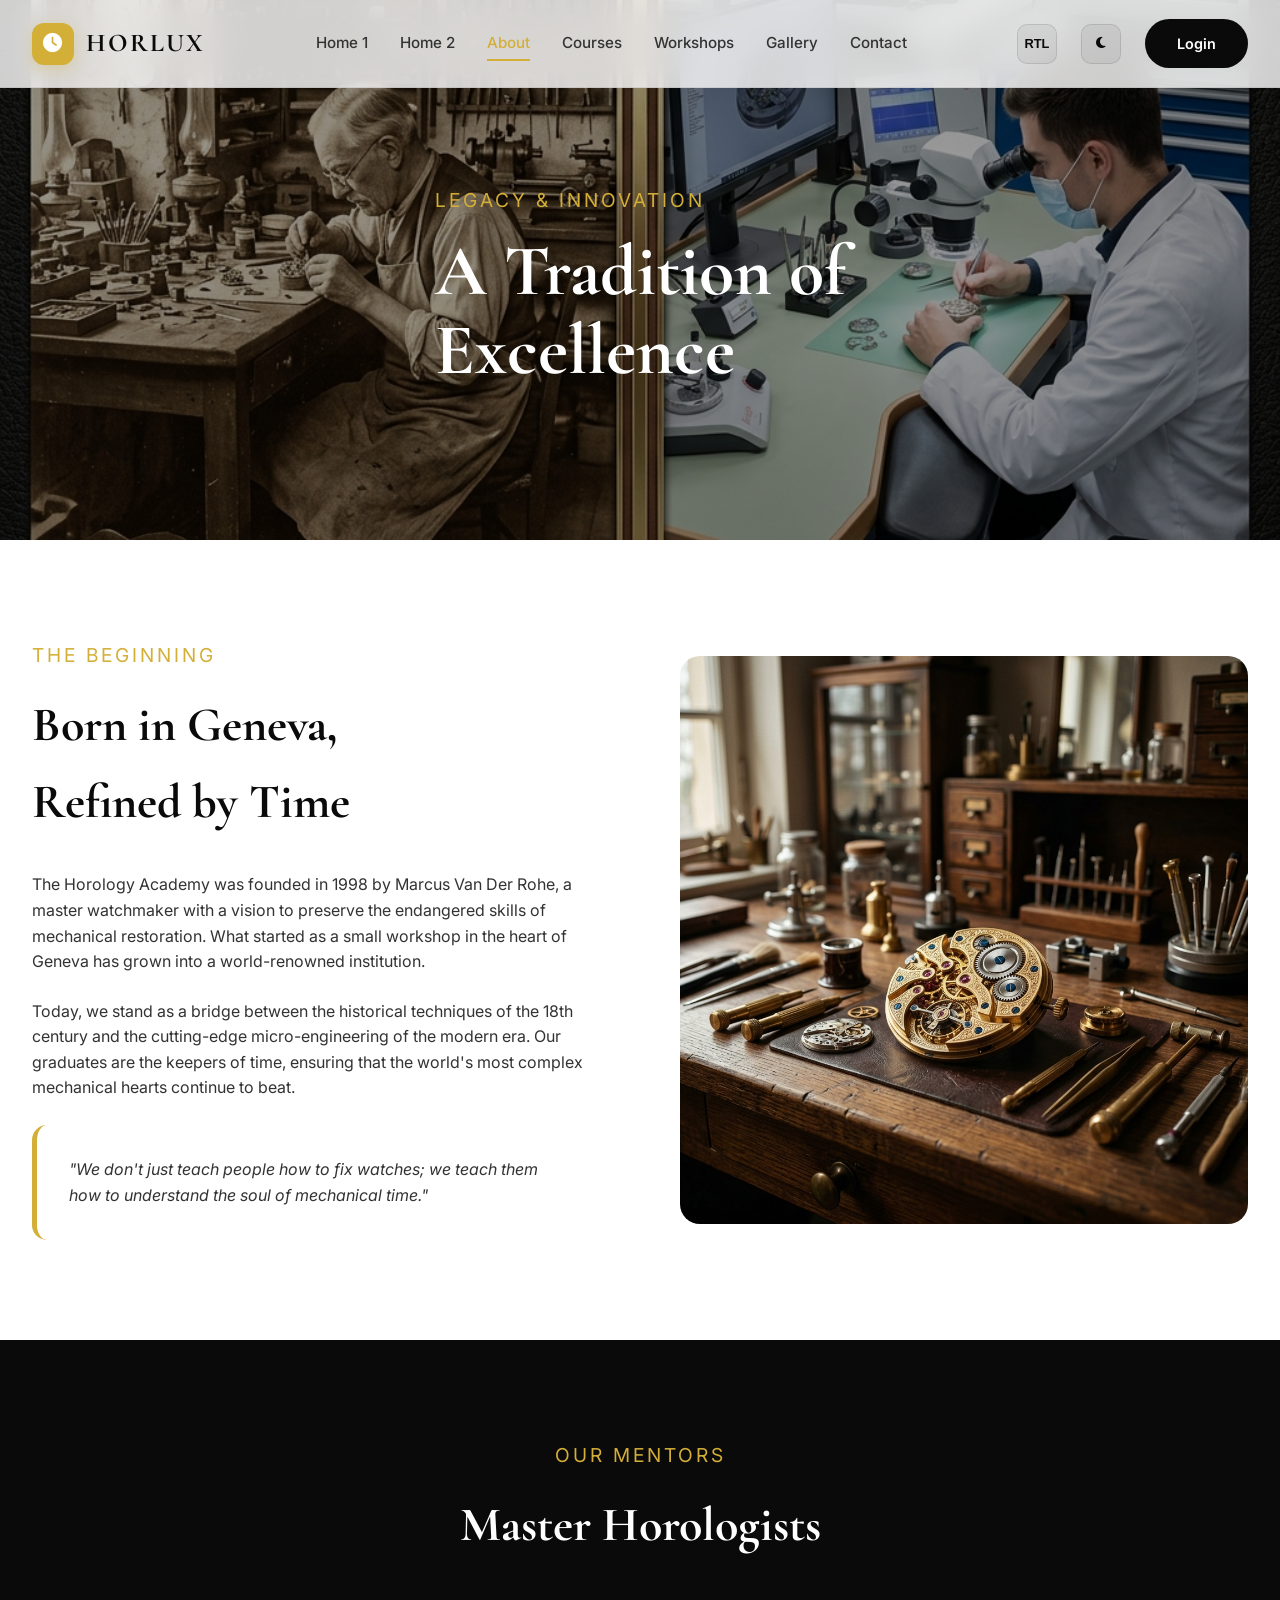
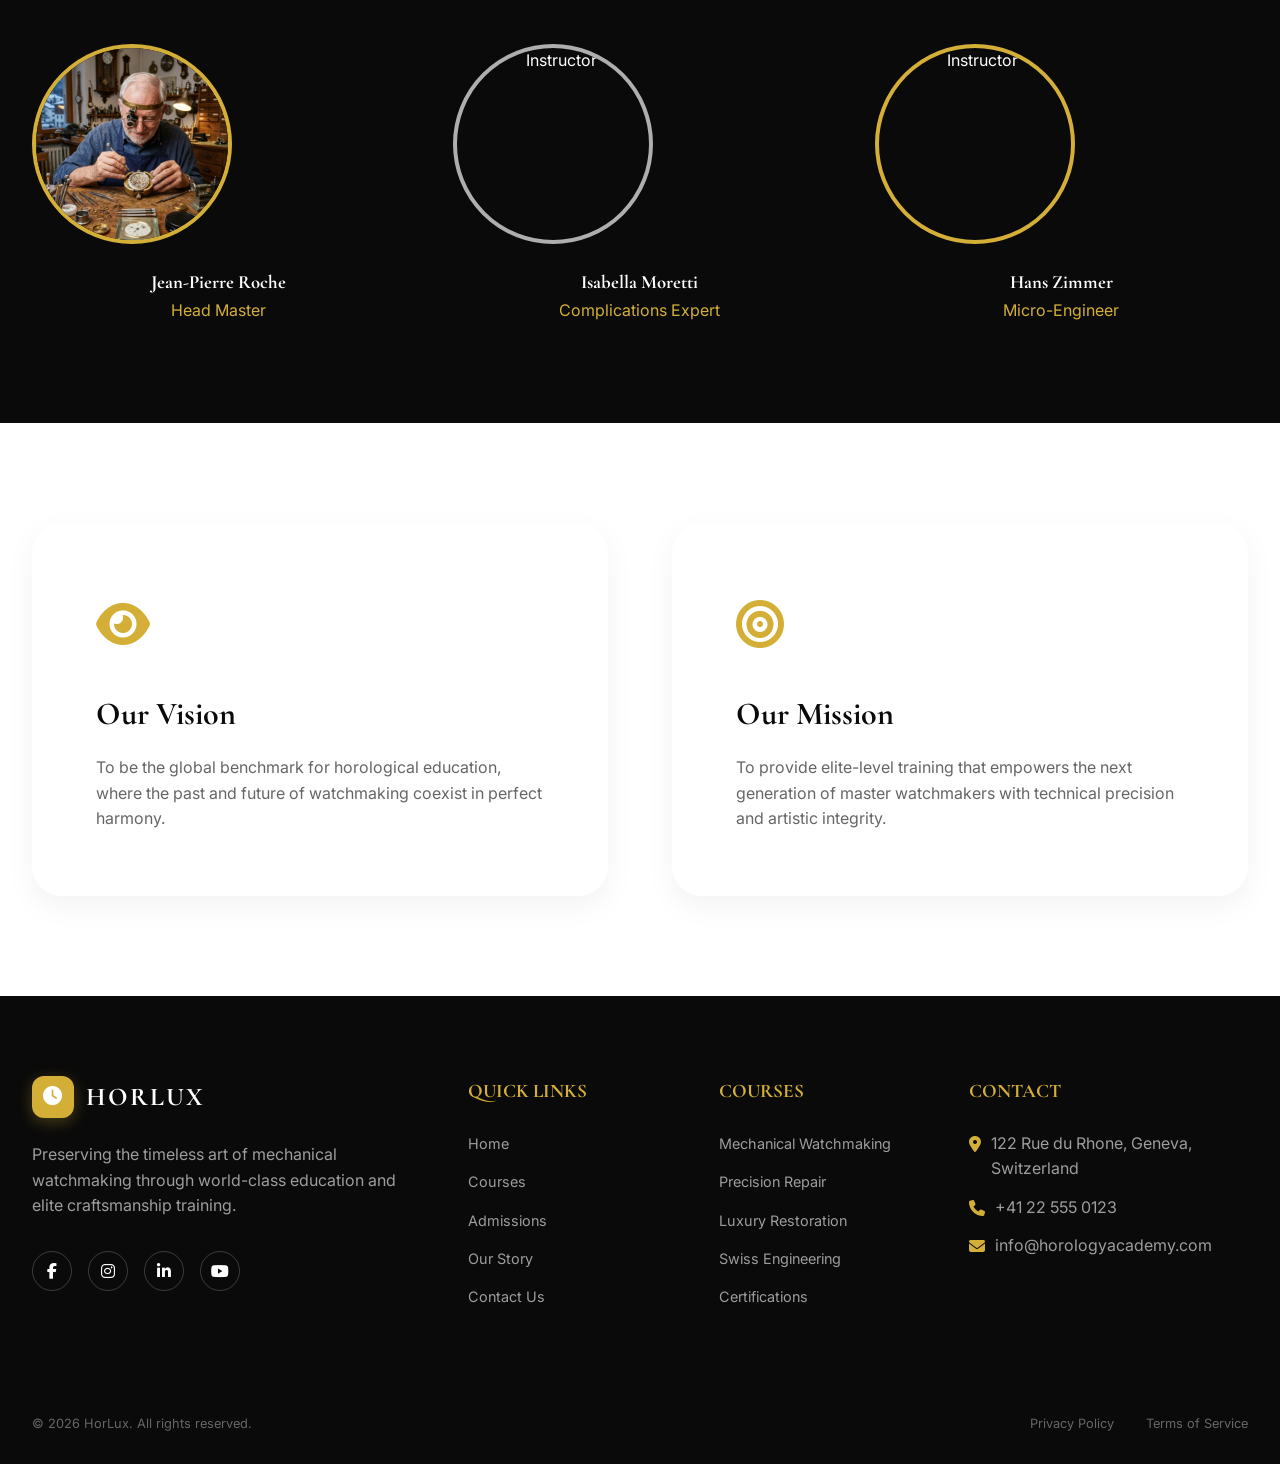
==== pages/about.html @ 44297a9a "favicon" ====
<!DOCTYPE html>
<html lang="en" dir="ltr">

<head>
    <meta charset="UTF-8">
    <meta name="viewport" content="width=device-width, initial-scale=1.0">
    <title>Our Story | HorLux Heritage</title>

    <!-- Favicon -->
    <link rel="icon" type="image/svg+xml" href="../assets/images/favicon.svg">
    <link rel="apple-touch-icon" href="../assets/images/favicon.svg">

    <link
        href="https://fonts.googleapis.com/css2?family=Cormorant+Garamond:wght@400;600;700&family=Inter:wght@300;400;500;600;700&display=swap"
        rel="stylesheet">
    <link rel="stylesheet" href="https://cdnjs.cloudflare.com/ajax/libs/font-awesome/6.4.0/css/all.min.css">
    <link rel="stylesheet" href="../assets/css/style.css">
    <link rel="stylesheet" href="../assets/css/dark-mode.css">
    <link rel="stylesheet" href="../assets/css/rtl.css">
</head>

<body>

    <!-- Header -->
    <header class="header">
        <div class="container nav-container">
            <a href="../index.html" class="logo">
                <div class="logo-icon"><i class="fas fa-clock"></i></div>
                <span>HorLux</span>
            </a>

            <nav class="nav-menu">
                <a href="../index.html" class="nav-link">Home 1</a>
                <a href="home-2.html" class="nav-link">Home 2</a>
                <a href="about.html" class="nav-link active">About</a>
                <a href="courses.html" class="nav-link">Courses</a>
                <a href="workshops.html" class="nav-link">Workshops</a>
                <a href="gallery.html" class="nav-link">Gallery</a>
                <a href="contact.html" class="nav-link">Contact</a>
            </nav>

            <div class="nav-actions">
                <button class="rtl-toggle">RTL</button>
                <button class="theme-toggle"><i class="fas fa-moon"></i></button>
                <a href="login.html" class="login-btn">Login</a>
                <button class="mobile-toggle"><i class="fas fa-bars"></i></button>
            </div>
        </div>
    </header>

    <!-- Hero Section -->
    <section class="hero" style="height: 60vh;">
        <img src="../assets/images/hero-about.png" alt="About Hero" class="hero-bg">
        <div class="container">
            <div class="hero-content fade-in">
                <span class="hero-tagline">Legacy & Innovation</span>
                <h1 class="hero-title">A Tradition of <br>Excellence</h1>
            </div>
        </div>
    </section>

    <!-- Academy Story -->
    <section class="academy-story">
        <div class="container">
            <div style="display: grid; grid-template-columns: 1fr 1fr; gap: 5rem; align-items: center;">
                <div data-reveal class="slide-right">
                    <span class="hero-tagline">The Beginning</span>
                    <h2 style="font-size: 3rem; margin-bottom: 2rem;">Born in Geneva, <br>Refined by Time</h2>
                    <p style="margin-bottom: 1.5rem;">The Horology Academy was founded in 1998 by Marcus Van Der Rohe, a
                        master watchmaker with a vision to preserve the endangered skills of mechanical restoration.
                        What started as a small workshop in the heart of Geneva has grown into a world-renowned
                        institution.</p>
                    <p style="margin-bottom: 1.5rem;">Today, we stand as a bridge between the historical techniques of
                        the 18th century and the cutting-edge micro-engineering of the modern era. Our graduates are the
                        keepers of time, ensuring that the world's most complex mechanical hearts continue to beat.</p>
                    <div
                        style="background: var(--bg-light); padding: 2rem; border-radius: 15px; border-left: 5px solid var(--primary-gold);">
                        <p style="font-style: italic;">"We don't just teach people how to fix watches; we teach them how
                            to understand the soul of mechanical time."</p>
                    </div>
                </div>
                <div data-reveal>
                    <img src="../assets/images/hero-home-1.png" alt="History" style="border-radius: 20px;">
                </div>
            </div>
        </div>
    </section>

    <!-- Meet the Instructors (Reuse/Refine) -->
    <section class="instructors-preview" style="background: var(--primary-black); color: white;">
        <div class="container">
            <div style="text-align: center; margin-bottom: 5rem;">
                <span class="hero-tagline" style="color: var(--primary-gold);">Our Mentors</span>
                <h2 style="color: white; font-size: 3rem;">Master Horologists</h2>
            </div>

            <div style="display: grid; grid-template-columns: repeat(3, 1fr); gap: 3rem;">
                <div data-reveal style="text-align: center;">
                    <img src="../assets/images/instructor.png" alt="Instructor"
                        style="width: 200px; height: 200px; border-radius: 50%; object-fit: cover; margin-bottom: 1.5rem; border: 4px solid var(--primary-gold);">
                    <h3 style="color: white;">Jean-Pierre Roche</h3>
                    <p style="color: var(--primary-gold);">Head Master</p>
                </div>
                <div data-reveal style="text-align: center;">
                    <img src="https://images.pexels.com/photos/6263146/pexels-photo-6263146.jpeg" alt="Instructor"
                        style="width: 200px; height: 200px; border-radius: 50%; object-fit: cover; margin-bottom: 1.5rem; border: 4px solid var(--primary-gold); filter: grayscale(1);">
                    <h3 style="color: white;">Isabella Moretti</h3>
                    <p style="color: var(--primary-gold);">Complications Expert</p>
                </div>
                <div data-reveal style="text-align: center;">
                    <img src="https://images.pexels.com/photos/29268643/pexels-photo-29268643.jpeg" alt="Instructor"
                        style="width: 200px; height: 200px; border-radius: 50%; object-fit: cover; margin-bottom: 1.5rem; border: 4px solid var(--primary-gold);">
                    <h3 style="color: white;">Hans Zimmer</h3>
                    <p style="color: var(--primary-gold);">Micro-Engineer</p>
                </div>
            </div>
        </div>
    </section>

    <!-- Mission & Vision -->
    <section class="mission-vision">
        <div class="container">
            <div style="display: grid; grid-template-columns: 1fr 1fr; gap: 4rem;">
                <div data-reveal
                    style="background: white; padding: 4rem; border-radius: 30px; box-shadow: var(--card-shadow);">
                    <div style="font-size: 3rem; color: var(--primary-gold); margin-bottom: 1.5rem;"><i
                            class="fas fa-eye"></i></div>
                    <h3 style="font-size: 2rem; margin-bottom: 1rem;">Our Vision</h3>
                    <p style="color: var(--text-muted);">To be the global benchmark for horological education, where the
                        past and future of watchmaking coexist in perfect harmony.</p>
                </div>
                <div data-reveal
                    style="background: white; padding: 4rem; border-radius: 30px; box-shadow: var(--card-shadow);">
                    <div style="font-size: 3rem; color: var(--primary-gold); margin-bottom: 1.5rem;"><i
                            class="fas fa-bullseye"></i></div>
                    <h3 style="font-size: 2rem; margin-bottom: 1rem;">Our Mission</h3>
                    <p style="color: var(--text-muted);">To provide elite-level training that empowers the next
                        generation of master watchmakers with technical precision and artistic integrity.</p>
                </div>
            </div>
        </div>
    </section>

    <!-- Footer -->
    <footer class="footer">
        <div class="container">
            <div class="footer-grid">
                <div>
                    <div class="logo footer-logo" style="color: white;">
                        <div class="logo-icon"><i class="fas fa-clock"></i></div>
                        <span>HorLux</span>
                    </div>
                    <p class="footer-desc">Preserving the timeless art of mechanical watchmaking through world-class
                        education and elite craftsmanship training.</p>
                    <div class="footer-socials">
                        <a href="#" class="social-icon"><i class="fab fa-facebook-f"></i></a>
                        <a href="#" class="social-icon"><i class="fab fa-instagram"></i></a>
                        <a href="#" class="social-icon"><i class="fab fa-linkedin-in"></i></a>
                        <a href="#" class="social-icon"><i class="fab fa-youtube"></i></a>
                    </div>
                </div>

                <div>
                    <h4 class="footer-title">Quick Links</h4>
                    <ul class="footer-links">
                        <li><a href="../index.html">Home</a></li>
                        <li><a href="courses.html">Courses</a></li>
                        <li><a href="admissions.html">Admissions</a></li>
                        <li><a href="about.html">Our Story</a></li>
                        <li><a href="contact.html">Contact Us</a></li>
                    </ul>
                </div>

                <div>
                    <h4 class="footer-title">Courses</h4>
                    <ul class="footer-links">
                        <li><a href="#">Mechanical Watchmaking</a></li>
                        <li><a href="#">Precision Repair</a></li>
                        <li><a href="#">Luxury Restoration</a></li>
                        <li><a href="#">Swiss Engineering</a></li>
                        <li><a href="#">Certifications</a></li>
                    </ul>
                </div>

                <div>
                    <h4 class="footer-title">Contact</h4>
                    <ul class="footer-links" style="color: rgba(255,255,255,0.6);">
                        <li style="display: flex; gap: 10px; align-items: flex-start;"><i class="fas fa-map-marker-alt"
                                style="color: var(--primary-gold); margin-top: 5px;"></i> 122 Rue du Rhone, Geneva,
                            <br>Switzerland
                        </li>
                        <li style="display: flex; gap: 10px; align-items: center;"><i class="fas fa-phone"
                                style="color: var(--primary-gold);"></i> +41 22 555 0123</li>
                        <li style="display: flex; gap: 10px; align-items: center;"><i class="fas fa-envelope"
                                style="color: var(--primary-gold);"></i> info@horologyacademy.com</li>
                    </ul>
                </div>
            </div>

            <div class="footer-bottom">
                <p>&copy; 2026 HorLux. All rights reserved.</p>
                <div style="display: flex; gap: 2rem;">
                    <a href="#">Privacy Policy</a>
                    <a href="#">Terms of Service</a>
                </div>
            </div>
        </div>
    </footer>

    <script src="../assets/js/main.js"></script>
</body>

</html>
---- assets/css/style.css ----
/* 
  Watchmaking School & HorLux
  Main Stylesheet
*/

:root {
    --primary-gold: #D4AF37;
    --primary-black: #0A0A0A;
    --primary-silver: #C0C0C0;
    --primary-white: #FFFFFF;
    --deep-navy: #0F172A;
    
    /* Theme Variables - Light Mode (Default) */
    --bg-body: #FFFFFF;
    --bg-section: #F8F9FA;
    --bg-card: #FFFFFF;
    --bg-header: rgba(255, 255, 255, 0.8);
    --bg-footer: #0A0A0A; /* We'll keep footer dark for premium look, or switch if user insists. Let's make it slightly adaptive. */
    --text-main: #333333;
    --text-heading: #0A0A0A;
    --text-muted: #666666;
    --border-color: rgba(0, 0, 0, 0.08);
    --card-shadow: 0 10px 30px rgba(0, 0, 0, 0.05);
    
    --transition-smooth: all 0.4s cubic-bezier(0.4, 0, 0.2, 1);
}

* {
    margin: 0;
    padding: 0;
    box-sizing: border-box;
}

html {
    scroll-behavior: smooth;
    overflow-x: hidden;
}

body {
    font-family: 'Inter', sans-serif;
    color: var(--text-main);
    background-color: var(--bg-body);
    line-height: 1.6;
    overflow-x: hidden;
    transition: background-color 0.4s ease, color 0.4s ease;
}

h1, h2, h3, h4, h5, h6 {
    font-family: 'Cormorant Garamond', serif;
    font-weight: 700;
    color: var(--text-heading);
    transition: color 0.4s ease;
}

a {
    text-decoration: none;
    color: inherit;
    transition: var(--transition-smooth);
}

ul {
    list-style: none;
}

img {
    max-width: 100%;
    display: block;
}

/* --- Layout Components --- */

.container {
    max-width: 1280px;
    margin: 0 auto;
    padding: 0 2rem;
}

section {
    padding: 100px 0;
}

.split-grid {
    display: grid;
    grid-template-columns: 1fr 1fr;
    gap: 5rem;
    align-items: center;
}

.grid-3 {
    display: grid;
    grid-template-columns: repeat(3, 1fr);
    gap: 2rem;
}

.split-col-img {
    order: 0;
}

.split-col-content {
    order: 1;
}

/* --- Navigation --- */

.header {
    position: fixed;
    top: 0;
    left: 0;
    width: 100%;
    z-index: 1000;
    transition: var(--transition-smooth);
    padding: 1.2rem 0;
    background: var(--bg-header);
    backdrop-filter: blur(15px);
    -webkit-backdrop-filter: blur(15px);
    border-bottom: 1px solid var(--border-color);
    box-shadow: 0 4px 30px rgba(0, 0, 0, 0.05);
}

.header.scrolled {
    padding: 0.8rem 0;
    background: var(--bg-header);
    box-shadow: 0 10px 30px rgba(0, 0, 0, 0.1);
}

.nav-container {
    display: flex;
    justify-content: space-between;
    align-items: center;
}

.logo {
    display: flex;
    align-items: center;
    gap: 12px;
    font-family: 'Cormorant Garamond', serif;
    font-size: 1.6rem;
    font-weight: 700;
    color: var(--text-heading);
    text-decoration: none;
    text-transform: uppercase;
    letter-spacing: 2px;
    transition: var(--transition-smooth);
}

.logo-icon {
    width: 42px;
    height: 42px;
    background: var(--primary-gold);
    border-radius: 12px; /* Modern squircle */
    display: flex;
    align-items: center;
    justify-content: center;
    color: white;
    font-size: 1.2rem;
    box-shadow: 0 4px 15px rgba(212, 175, 55, 0.3);
}

.nav-menu {
    display: flex;
    gap: 2rem;
    align-items: center;
}

.nav-link {
    text-decoration: none;
    color: var(--text-main);
    font-weight: 500;
    font-size: 0.95rem;
    transition: var(--transition-smooth);
    position: relative;
    padding: 5px 0;
}

.header.scrolled .nav-link {
    color: var(--text-heading);
}

body.dark-mode .header.scrolled .nav-link,
body.dark-mode .nav-link {
    color: var(--text-heading);
}

.nav-link:hover, .nav-link.active {
    color: var(--primary-gold) !important;
}

.nav-link::after {
    content: '';
    position: absolute;
    bottom: 0;
    left: 0;
    width: 0;
    height: 2px;
    background: var(--primary-gold);
    transition: var(--transition-smooth);
}

.nav-link:hover::after, .nav-link.active::after {
    width: 100%;
}

.nav-actions {
    display: flex;
    align-items: center;
    gap: 1.5rem;
}

.theme-toggle, .rtl-toggle {
    background: rgba(0, 0, 0, 0.05);
    border: 1px solid rgba(0, 0, 0, 0.1);
    width: 40px;
    height: 40px;
    border-radius: 10px;
    cursor: pointer;
    display: flex;
    align-items: center;
    justify-content: center;
    transition: var(--transition-smooth);
    color: var(--text-heading);
    font-weight: 600;
    font-size: 0.8rem;
}

.header.scrolled .theme-toggle,
.header.scrolled .rtl-toggle {
    color: var(--text-heading);
    border-color: var(--border-color);
}

body.dark-mode .theme-toggle, 
body.dark-mode .rtl-toggle {
    background: rgba(255, 255, 255, 0.05);
    border: 1px solid rgba(255, 255, 255, 0.1);
    color: var(--primary-white);
}

.theme-toggle:hover, .rtl-toggle:hover {
    background: var(--primary-gold);
    color: white;
    border-color: var(--primary-gold);
}

.login-btn {
    padding: 0.8rem 2rem;
    background: var(--text-heading);
    color: var(--bg-body);
    border-radius: 50px;
    font-weight: 600;
    font-size: 0.9rem;
    position: relative;
    overflow: hidden;
    z-index: 1;
}

.login-btn::before {
    content: '';
    position: absolute;
    top: 0;
    left: -100%;
    width: 100%;
    height: 100%;
    background: var(--primary-gold);
    transition: var(--transition-smooth);
    z-index: -1;
}

.login-btn:hover::before {
    left: 0;
}

/* --- Hero Section --- */

.hero {
    min-height: 100vh;
    display: flex;
    align-items: center;
    position: relative;
    overflow: hidden;
    padding: 120px 0 60px; /* Better spacing for header and mobile */
}

/* For pages with shorter heroes */
section.hero[style*="height: 60vh"] {
    min-height: 60vh;
    height: auto !important;
}

.hero-bg {
    position: absolute;
    top: 0;
    left: 0;
    width: 100%;
    height: 100%;
    object-fit: cover;
    z-index: -1;
    filter: brightness(0.6);
}

.hero-content {
    max-width: 800px;
}

.hero-tagline {
    font-size: 1.2rem;
    color: var(--primary-gold);
    margin-bottom: 1rem;
    display: block;
    text-transform: uppercase;
    letter-spacing: 3px;
}

.hero-title {
    font-size: 4.5rem;
    line-height: 1.1;
    margin-bottom: 1.5rem;
    color: white; /* Force white on darkened background */
    overflow-wrap: break-word;
    word-wrap: break-word;
}

.hero-subtitle {
    font-size: 1.2rem;
    margin-bottom: 2.5rem;
    color: rgba(255, 255, 255, 0.9); /* More opaque white */
}

.hero-btns {
    display: flex;
    gap: 1.5rem;
}

.btn {
    padding: 1.2rem 2.5rem;
    border-radius: 50px;
    font-weight: 600;
    text-transform: uppercase;
    letter-spacing: 1px;
    transition: var(--transition-smooth);
    display: inline-block;
    cursor: pointer;
}

.btn-primary {
    background: var(--primary-gold);
    color: white;
}

.btn-primary:hover {
    background: var(--text-heading);
    color: var(--bg-body);
    transform: translateY(-5px);
    box-shadow: 0 10px 20px rgba(0,0,0,0.1);
}

.btn-outline {
    border: 2px solid var(--text-heading);
    color: var(--text-heading);
}

.btn-outline:hover {
    background: var(--text-heading);
    color: var(--bg-body);
    transform: translateY(-5px);
}

/* --- Form Elements --- */
input, textarea, select {
    background: var(--bg-card);
    border: 1px solid var(--border-color);
    color: var(--text-main);
    padding: 1rem;
    border-radius: 10px;
    font-family: inherit;
    transition: var(--transition-smooth);
}

input:focus, textarea:focus {
    outline: none;
    border-color: var(--primary-gold);
}

label {
    color: var(--text-heading);
    font-weight: 600;
}

/* --- Counters --- */
.hero-counters {
    display: flex;
    gap: 4rem;
    margin-top: 4rem;
}

.counter-item {
    text-align: left;
}

.counter-num {
    display: block;
    font-size: 2.5rem;
    font-weight: 700;
    color: var(--primary-gold);
    font-family: 'Cormorant Garamond', serif;
}

.counter-label {
    font-size: 0.9rem;
    text-transform: uppercase;
    letter-spacing: 1px;
    color: rgba(255, 255, 255, 0.7);
}

/* --- Course Cards --- */
.course-card {
    background: var(--bg-card);
    border-radius: 20px;
    overflow: hidden;
    box-shadow: var(--card-shadow);
    transition: var(--transition-smooth);
    border: 1px solid var(--border-color);
}

.course-card:hover {
    transform: translateY(-10px);
    box-shadow: 0 20px 40px rgba(0, 0, 0, 0.1);
}

.course-card img {
    width: 100%;
    height: 100%;
    object-fit: cover;
    transition: 0.6s cubic-bezier(0.4, 0, 0.2, 1);
}

.course-card:hover img {
    transform: scale(1.1);
}

.course-info {
    padding: 2.5rem;
}

.course-title {
    font-size: 1.6rem;
    margin-bottom: 1rem;
    font-family: 'Cormorant Garamond', serif;
}

.course-desc {
    color: var(--text-muted);
    font-size: 0.95rem;
    line-height: 1.6;
    margin-bottom: 2rem;
}

.course-meta {
    display: flex;
    justify-content: space-between;
    align-items: center;
    border-top: 1px solid var(--border-color);
    padding-top: 1.5rem;
}

.course-duration {
    font-weight: 700;
    color: var(--primary-gold);
    font-size: 0.9rem;
}

.learn-more {
    color: var(--primary-black);
    font-weight: 600;
    text-decoration: none;
    font-size: 0.9rem;
    display: flex;
    align-items: center;
    gap: 8px;
    opacity: 0;
    transform: translateX(-15px);
    transition: 0.4s cubic-bezier(0.4, 0, 0.2, 1);
}

.course-card:hover .learn-more {
    opacity: 1;
    transform: translateX(0);
}

.learn-more i {
    transition: var(--transition-smooth);
}

.learn-more:hover i {
    transform: translateX(5px);
}

/* --- Footer --- */

.footer {
    background: var(--bg-footer);
    padding: 80px 0 30px;
    color: var(--primary-white);
    transition: background-color 0.4s ease;
}

.footer-grid {
    display: grid;
    grid-template-columns: 2fr 1fr 1fr 1.5fr;
    gap: 4rem;
    margin-bottom: 60px;
}

.footer-logo {
    margin-bottom: 1.5rem;
}

.footer-desc {
    color: rgba(255,255,255,0.6);
    margin-bottom: 2rem;
}

.footer-title {
    color: var(--primary-gold);
    font-size: 1.2rem;
    margin-bottom: 1.5rem;
    font-family: 'Cormorant Garamond', serif;
    text-transform: uppercase;
}

.footer-links li {
    margin-bottom: 0.8rem;
}

.footer-links a {
    color: rgba(255,255,255,0.6);
    font-size: 0.9rem;
}

.footer-links a:hover {
    color: var(--primary-gold);
    padding-left: 5px;
}

.footer-socials {
    display: flex;
    gap: 1rem;
}

.social-icon {
    width: 40px;
    height: 40px;
    border: 1px solid rgba(255,255,255,0.2);
    border-radius: 50%;
    display: flex;
    align-items: center;
    justify-content: center;
    transition: var(--transition-smooth);
}

.social-icon:hover {
    background: var(--primary-gold);
    border-color: var(--primary-gold);
}

.footer-bottom {
    padding-top: 30px;
    border-top: 1px solid var(--border-color);
    display: flex;
    justify-content: space-between;
    align-items: center;
    color: var(--text-muted);
    font-size: 0.8rem;
}

/* --- Animations --- */

[data-reveal] {
    opacity: 0;
    transform: translateY(30px);
    transition: 0.8s cubic-bezier(0.4, 0, 0.2, 1);
}

[data-reveal].active {
    opacity: 1;
    transform: translateY(0);
}

.fade-in {
    animation: fadeIn 1.2s ease forwards;
}

@keyframes fadeIn {
    from { opacity: 0; }
    to { opacity: 1; }
}

.slide-right {
    animation: slideRight 1s ease forwards;
}

@keyframes slideRight {
    from { opacity: 0; transform: translateX(-50px); }
    to { opacity: 1; transform: translateX(0); }
}

/* --- Responsive --- */

.mobile-toggle {
    display: none;
    background: none;
    border: none;
    font-size: 1.5rem;
    color: var(--primary-black);
    cursor: pointer;
    z-index: 1001;
}

body.dark-mode .mobile-toggle {
    color: var(--primary-white);
}

@media (max-width: 1024px) {
    .hero-title { font-size: 3.5rem; }
    .footer-grid { grid-template-columns: 1fr 1fr; }
    .nav-menu { display: none; }
    .mobile-toggle { display: block; }
    
    .nav-menu.active {
        display: flex;
        flex-direction: column;
        position: fixed;
        top: 0;
        right: 0;
        width: 100%;
        height: 100vh;
        background: white;
        padding: 100px 2rem;
        gap: 2rem;
        z-index: 999;
        text-align: center;
    }
    
    body.dark-mode .nav-menu.active {
        background: var(--primary-black);
    }
    
    .nav-menu.active .nav-link {
        font-size: 1.5rem;
    }
}

@media (max-width: 1024px) {
    .container {
        padding: 0 2rem;
    }

    .hero { padding-top: 120px; min-height: auto; padding-bottom: 80px; }
    .hero-title { font-size: 3.5rem; }
    .hero-btns { gap: 1rem; }
    
    /* Universal Responsive Grid Fix for Tablets & Mobile */
    .split-grid,
    .container > div[style*="display: grid"],
    [style*="grid-template-columns: repeat(3, 1fr)"],
    [style*="grid-template-columns: repeat(4, 1fr)"],
    [style*="grid-template-columns: repeat(2, 1fr)"],
    [style*="grid-template-columns: 1fr 1fr"],
    [style*="grid-template-columns: 2fr 1fr"],
    [style*="grid-template-columns: 1fr 2fr"],
    .newsletter-flex,
    .footer-grid {
        display: flex !important;
        flex-direction: column !important;
        gap: 4rem !important;
        text-align: center !important;
    }

    /* Stacking Logic: Always put image/visual elements first */
    .split-col-img,
    [style*="background: url"],
    .split-grid > div:has(img),
    [style*="display: grid"] > div:has(img) {
        order: -1 !important;
        width: 100% !important;
    }

    .split-col-img img,
    .container img[style*="border-radius"],
    .container div[style*="background: url"] {
        width: 100% !important;
        max-width: 800px;
        height: auto !important;
        min-height: 350px;
        margin: 0 auto;
        display: block;
        border-radius: 20px;
    }

    .split-col-content,
    .split-grid > div:not(.split-col-img) {
        order: 1 !important;
        max-width: 850px;
        margin: 0 auto;
    }

    /* Timeline Responsiveness for Tablet/Mobile */
    .timeline::after {
        left: 31px !important;
    }
    .timeline-item {
        width: 100% !important;
        padding-left: 70px !important;
        padding-right: 25px !important;
        text-align: left !important;
    }
    .timeline-item::after {
        left: 21px !important;
        right: auto !important;
    }
    .left, .right {
        left: 0 !important;
    }

    /* Gallery Grid Stacking */
    .gallery-grid {
        display: flex !important;
        flex-direction: column !important;
        gap: 2rem !important;
    }
    .gallery-item {
        width: 100% !important;
        height: 400px !important;
    }
}

@media (max-width: 768px) {
    .hero-title { font-size: 2.8rem; }
    .hero-subtitle { font-size: 1.1rem; }
    .footer-links li { justify-content: center; }
    .hero-counters { justify-content: center; }
}

@media (max-width: 640px) {
    .hero-title { font-size: 2.2rem; }
    .hero-btns { flex-direction: column; width: 100%; }
    .hero-btns .btn { width: 100%; text-align: center; }
    .nav-actions { gap: 1rem; }
    .login-btn { display: none; }
    
    .split-col-img img,
    .container img[style*="border-radius"] {
        max-width: 100%;
        min-height: auto;
    }
    
    .timeline-item {
        padding-left: 60px !important;
    }
}

@media (max-width: 480px) {
    .hero-title { font-size: 1.8rem; }
    .container { padding: 0 1.5rem; }
}
.video-play-btn:hover {
    background: var(--primary-gold) !important;
    border-color: var(--primary-gold) !important;
    transform: scale(1.1);
}

/* --- Back to Top --- */
.back-to-top {
    position: fixed;
    bottom: 30px;
    right: 30px;
    width: 50px;
    height: 50px;
    background: var(--bg-card);
    border: 1px solid var(--primary-gold);
    color: var(--primary-gold);
    border-radius: 12px;
    display: flex;
    align-items: center;
    justify-content: center;
    font-size: 1.2rem;
    cursor: pointer;
    transition: var(--transition-smooth);
    z-index: 1000;
    opacity: 0;
    visibility: hidden;
    box-shadow: var(--card-shadow);
}

.back-to-top.active {
    opacity: 1;
    visibility: visible;
}

.back-to-top:hover {
    background: var(--primary-gold);
    color: white;
    transform: translateY(-5px);
}

body.dark-mode .back-to-top {
    background: var(--deep-navy);
}

@media (max-width: 768px) {
    .back-to-top {
        bottom: 20px;
        right: 20px;
        width: 40px;
        height: 40px;
    }
}
---- assets/css/dark-mode.css ----
/* 
  Dark Mode Styles
  HorLux Luxury Horology Academy
*/

body.dark-mode {
    --bg-body: #050505;
    --bg-section: #0F172A;
    --bg-card: #1E293B;
    --bg-header: rgba(10, 10, 10, 0.85);
    --bg-footer: #000000;
    --text-main: #CBD5E1;
    --text-heading: #FFFFFF;
    --text-muted: #94A3B8;
    --border-color: rgba(255, 255, 255, 0.1);
    --card-shadow: 0 10px 40px rgba(0, 0, 0, 0.4);
}

/* Base element overrides for Dark Mode */

body.dark-mode {
    background-color: var(--bg-body);
    color: var(--text-main);
}

body.dark-mode h1, 
body.dark-mode h2, 
body.dark-mode h3, 
body.dark-mode h4, 
body.dark-mode h5, 
body.dark-mode h6 {
    color: var(--text-heading);
}

/* Header Adjustments */
body.dark-mode .header {
    background: var(--bg-header);
    border-bottom-color: var(--border-color);
}

body.dark-mode .nav-link,
body.dark-mode .logo,
body.dark-mode .theme-toggle,
body.dark-mode .rtl-toggle {
    color: var(--text-heading) !important;
}

body.dark-mode .header.scrolled {
    background: rgba(0, 0, 0, 0.95);
    border-bottom: 1px solid rgba(255, 255, 255, 0.05);
}

/* Component Adjustments */
body.dark-mode .course-card,
body.dark-mode .card,
body.dark-mode .testimonial-card,
body.dark-mode [style*="background: white"],
body.dark-mode [style*="background: #ffffff"] {
    background-color: var(--bg-card) !important;
    border-color: var(--border-color) !important;
}

body.dark-mode .course-info,
body.dark-mode .course-meta {
    border-color: var(--border-color);
}

body.dark-mode .course-desc,
body.dark-mode .hero-subtitle,
body.dark-mode .hero-tagline:not(.hero-tagline-gold) {
    color: var(--text-muted);
}

body.dark-mode .learn-more {
    color: var(--primary-gold);
}

/* Login Button in Dark Mode */
body.dark-mode .login-btn {
    background: #FFFFFF;
    color: #0A0A0A;
}

body.dark-mode .login-btn:hover {
    background: var(--primary-gold);
    color: #FFFFFF;
}

/* Buttons and Links */
body.dark-mode .btn-outline {
    border-color: #FFFFFF;
    color: #FFFFFF;
}

body.dark-mode .btn-outline:hover {
    background: #FFFFFF;
    color: #0A0A0A;
}

/* Forms */
body.dark-mode input,
body.dark-mode textarea,
body.dark-mode select {
    background: #1E293B;
    border-color: var(--border-color);
    color: #FFFFFF;
}

body.dark-mode input::placeholder,
body.dark-mode textarea::placeholder {
    color: var(--text-muted);
}

/* Section Backgrounds */
body.dark-mode [style*="background: var(--bg-light)"],
body.dark-mode [style*="background: #F8F9FA"] {
    background-color: var(--bg-section) !important;
}

/* Footer Visibility */
body.dark-mode .footer {
    background: #000000;
    border-top: 1px solid var(--border-color);
}

body.dark-mode .footer-desc,
body.dark-mode .footer-links a {
    color: var(--text-muted);
}

body.dark-mode .footer-links a:hover {
    color: var(--primary-gold);
}

/* Miscellaneous */
body.dark-mode .logo-icon {
    box-shadow: 0 4px 15px rgba(212, 175, 55, 0.4);
}
---- assets/css/rtl.css ----
/* 
  RTL Support Styles
*/

[dir="rtl"] body {
    text-align: right;
    font-family: 'Amiri', serif; /* Or another premium Arabic font */
}

[dir="rtl"] .nav-menu {
    flex-direction: row-reverse;
}

[dir="rtl"] .hero-counters {
    flex-direction: row-reverse;
}

[dir="rtl"] .slide-right {
    animation: slideLeft 1s ease forwards;
}

@keyframes slideLeft {
    from { opacity: 0; transform: translateX(50px); }
    to { opacity: 1; transform: translateX(0); }
}

[dir="rtl"] .footer-links a:hover {
    padding-left: 0;
    padding-right: 5px;
}

[dir="rtl"] .login-btn::before {
    left: auto;
    right: -100%;
}

[dir="rtl"] .login-btn:hover::before {
    right: 0;
}
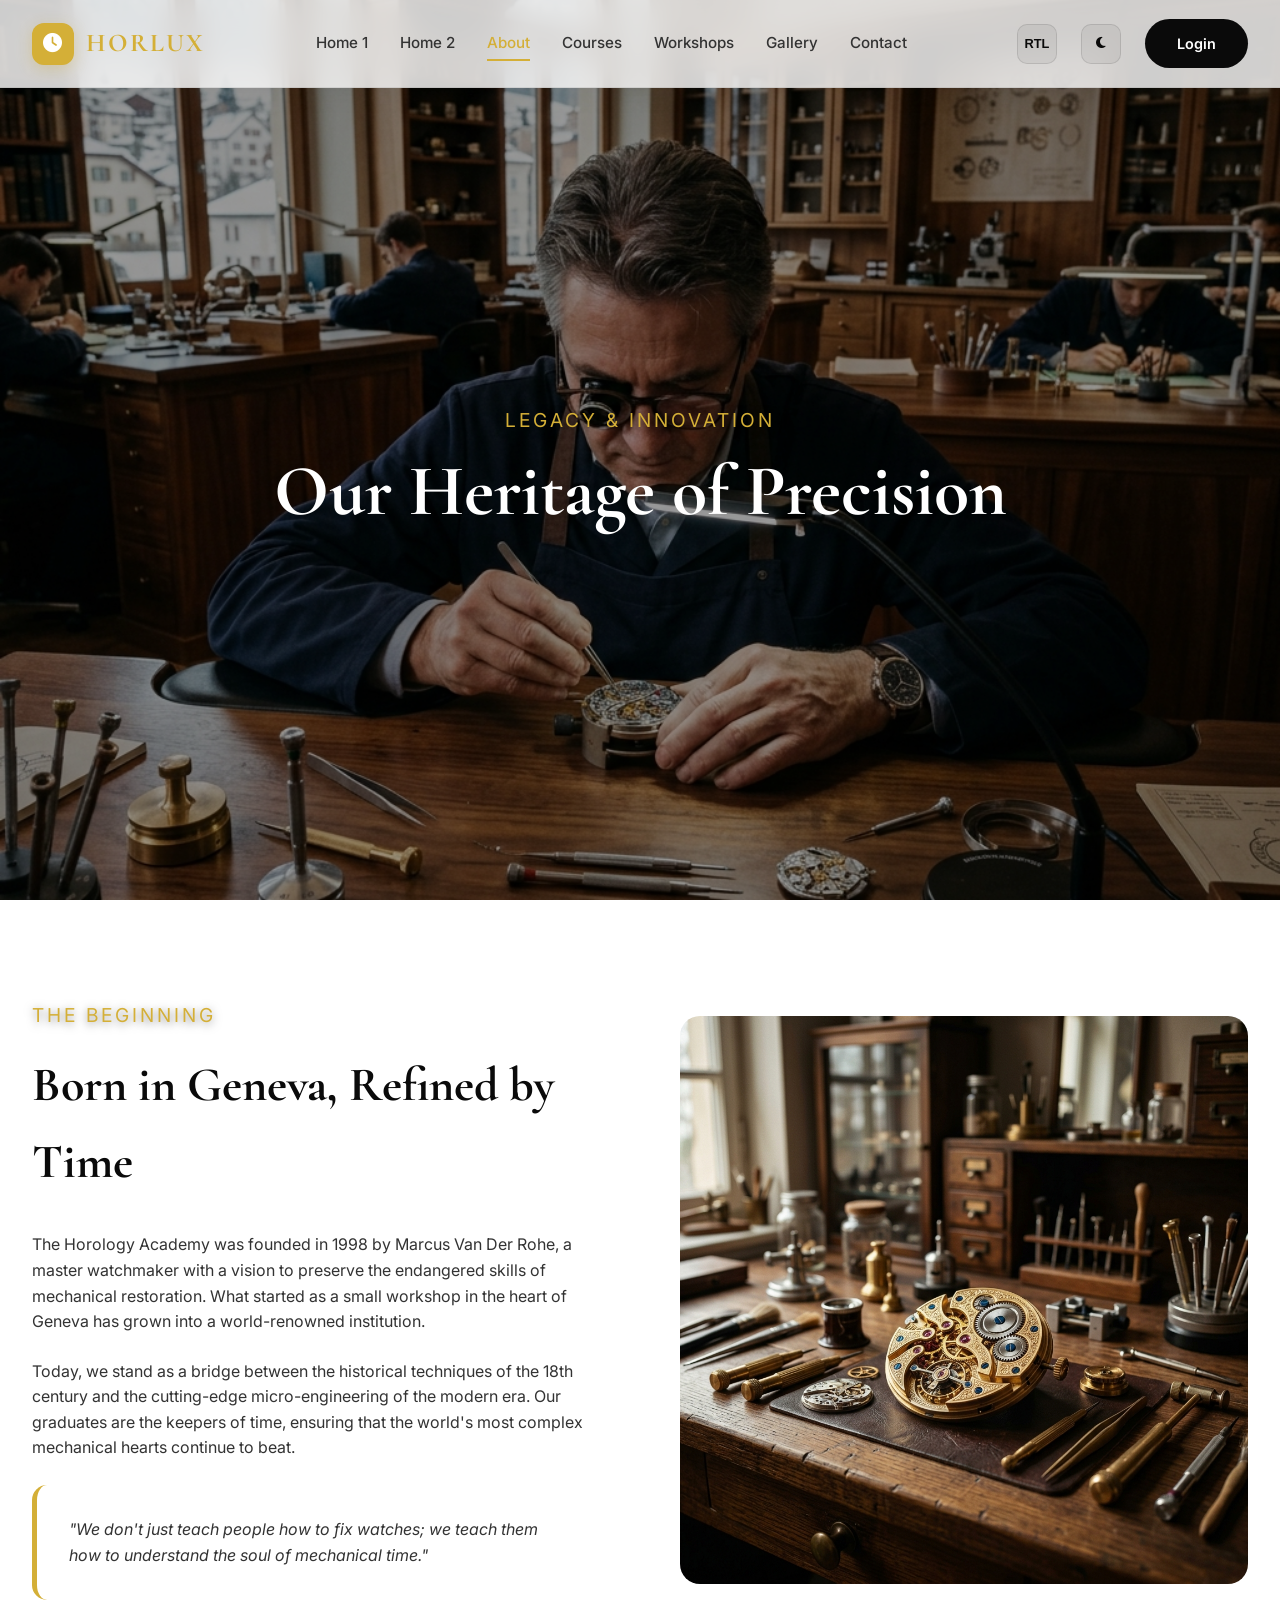
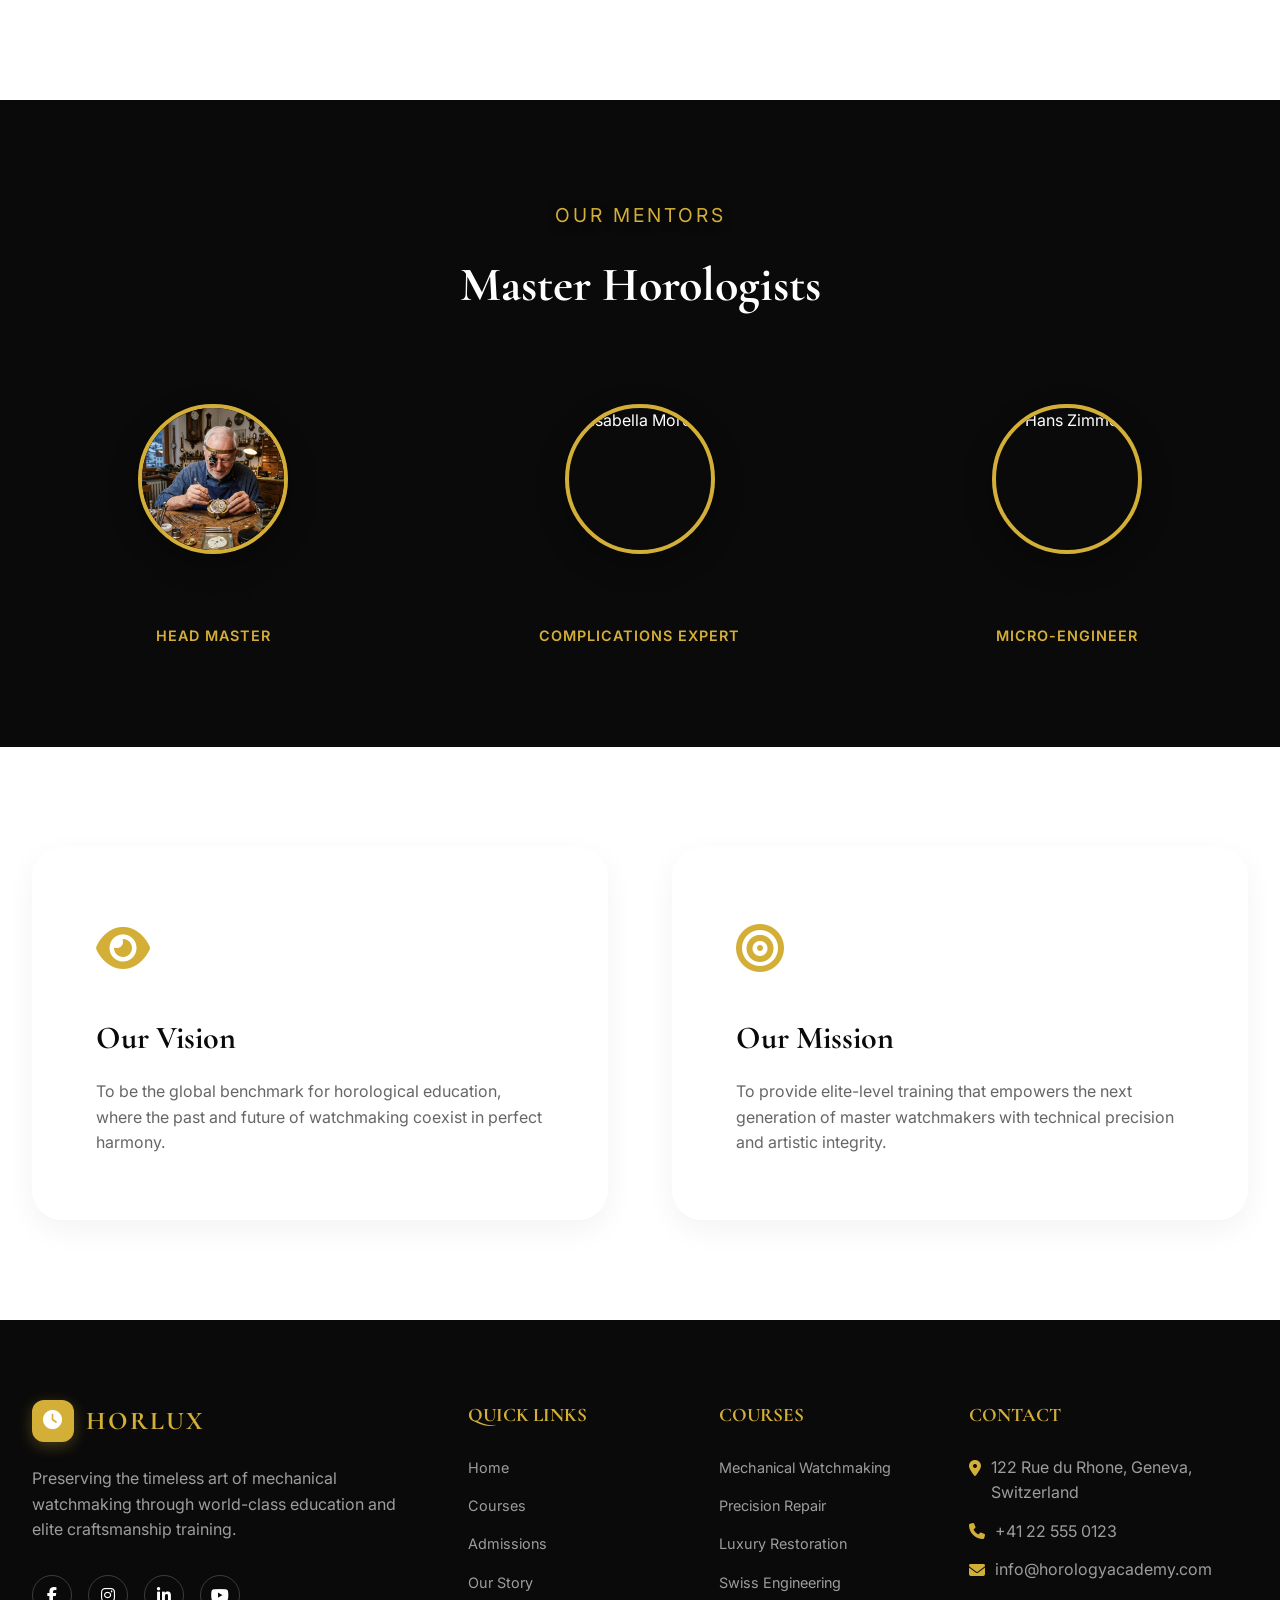
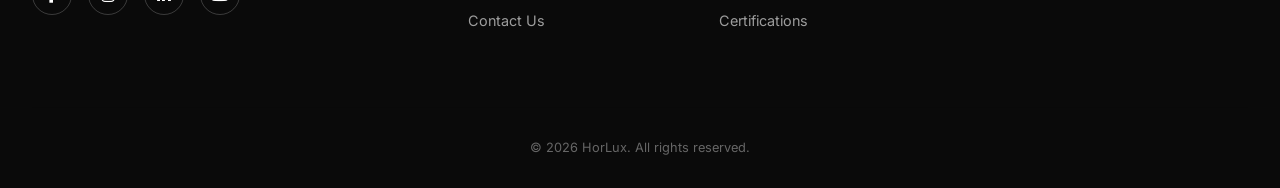
==== commit 289be228: "align" ====
--- a/pages/about.html
+++ b/pages/about.html
@@ -37,6 +37,13 @@
                 <a href="workshops.html" class="nav-link">Workshops</a>
                 <a href="gallery.html" class="nav-link">Gallery</a>
                 <a href="contact.html" class="nav-link">Contact</a>
+                <div class="mobile-menu-actions">
+                    <div class="menu-toggle-row">
+                        <button class="rtl-toggle">RTL</button>
+                        <button class="theme-toggle"><i class="fas fa-moon"></i></button>
+                    </div>
+                    <a href="login.html" class="login-btn">Login</a>
+                </div>
             </nav>
 
             <div class="nav-actions">
@@ -49,12 +56,12 @@
     </header>
 
     <!-- Hero Section -->
-    <section class="hero" style="height: 60vh;">
-        <img src="../assets/images/hero-about.png" alt="About Hero" class="hero-bg">
+    <section class="hero">
+        <img src="../assets/images/hero-about-new.png" alt="About Hero" class="hero-bg">
         <div class="container">
             <div class="hero-content fade-in">
                 <span class="hero-tagline">Legacy & Innovation</span>
-                <h1 class="hero-title">A Tradition of <br>Excellence</h1>
+                <h1 class="hero-title section-title-split">Our Heritage of Precision</h1>
             </div>
         </div>
     </section>
@@ -65,7 +72,7 @@
             <div style="display: grid; grid-template-columns: 1fr 1fr; gap: 5rem; align-items: center;">
                 <div data-reveal class="slide-right">
                     <span class="hero-tagline">The Beginning</span>
-                    <h2 style="font-size: 3rem; margin-bottom: 2rem;">Born in Geneva, <br>Refined by Time</h2>
+                    <h2 class="section-title-split" style="margin-bottom: 2rem;">Born in Geneva, Refined by Time</h2>
                     <p style="margin-bottom: 1.5rem;">The Horology Academy was founded in 1998 by Marcus Van Der Rohe, a
                         master watchmaker with a vision to preserve the endangered skills of mechanical restoration.
                         What started as a small workshop in the heart of Geneva has grown into a world-renowned
@@ -91,27 +98,26 @@
         <div class="container">
             <div style="text-align: center; margin-bottom: 5rem;">
                 <span class="hero-tagline" style="color: var(--primary-gold);">Our Mentors</span>
-                <h2 style="color: white; font-size: 3rem;">Master Horologists</h2>
-            </div>
-
-            <div style="display: grid; grid-template-columns: repeat(3, 1fr); gap: 3rem;">
-                <div data-reveal style="text-align: center;">
-                    <img src="../assets/images/instructor.png" alt="Instructor"
-                        style="width: 200px; height: 200px; border-radius: 50%; object-fit: cover; margin-bottom: 1.5rem; border: 4px solid var(--primary-gold);">
-                    <h3 style="color: white;">Jean-Pierre Roche</h3>
-                    <p style="color: var(--primary-gold);">Head Master</p>
-                </div>
-                <div data-reveal style="text-align: center;">
-                    <img src="https://images.pexels.com/photos/6263146/pexels-photo-6263146.jpeg" alt="Instructor"
-                        style="width: 200px; height: 200px; border-radius: 50%; object-fit: cover; margin-bottom: 1.5rem; border: 4px solid var(--primary-gold); filter: grayscale(1);">
-                    <h3 style="color: white;">Isabella Moretti</h3>
-                    <p style="color: var(--primary-gold);">Complications Expert</p>
-                </div>
-                <div data-reveal style="text-align: center;">
-                    <img src="https://images.pexels.com/photos/29268643/pexels-photo-29268643.jpeg" alt="Instructor"
-                        style="width: 200px; height: 200px; border-radius: 50%; object-fit: cover; margin-bottom: 1.5rem; border: 4px solid var(--primary-gold);">
-                    <h3 style="color: white;">Hans Zimmer</h3>
-                    <p style="color: var(--primary-gold);">Micro-Engineer</p>
+                <h2 class="section-title-split" style="color: white;">Master Horologists</h2>
+            </div>
+
+            <div class="instructors-grid">
+                <div data-reveal class="instructor-card">
+                    <img src="../assets/images/instructor.png" alt="Jean-Pierre Roche" class="instructor-img">
+                    <h3 class="instructor-name">Jean-Pierre Roche</h3>
+                    <p class="instructor-role">Head Master</p>
+                </div>
+                <div data-reveal class="instructor-card">
+                    <img src="https://images.pexels.com/photos/6263146/pexels-photo-6263146.jpeg" alt="Isabella Moretti"
+                        class="instructor-img">
+                    <h3 class="instructor-name">Isabella Moretti</h3>
+                    <p class="instructor-role">Complications Expert</p>
+                </div>
+                <div data-reveal class="instructor-card">
+                    <img src="https://images.pexels.com/photos/29268643/pexels-photo-29268643.jpeg" alt="Hans Zimmer"
+                        class="instructor-img">
+                    <h3 class="instructor-name">Hans Zimmer</h3>
+                    <p class="instructor-role">Micro-Engineer</p>
                 </div>
             </div>
         </div>
@@ -146,7 +152,7 @@
         <div class="container">
             <div class="footer-grid">
                 <div>
-                    <div class="logo footer-logo" style="color: white;">
+                    <div class="logo footer-logo">
                         <div class="logo-icon"><i class="fas fa-clock"></i></div>
                         <span>HorLux</span>
                     </div>
@@ -199,10 +205,6 @@
 
             <div class="footer-bottom">
                 <p>&copy; 2026 HorLux. All rights reserved.</p>
-                <div style="display: flex; gap: 2rem;">
-                    <a href="#">Privacy Policy</a>
-                    <a href="#">Terms of Service</a>
-                </div>
             </div>
         </div>
     </footer>
--- a/assets/css/style.css
+++ b/assets/css/style.css
@@ -100,6 +100,31 @@
     order: 1;
 }
 
+.section-title-split {
+    font-size: 3rem;
+    margin-bottom: 2rem;
+}
+
+.stats-row-mobile {
+    display: flex;
+    gap: 2rem;
+    margin-top: 3rem;
+}
+
+.stat-item-mobile {
+    text-align: center;
+}
+
+.stat-num-mobile {
+    color: var(--primary-gold);
+    font-size: 2.5rem;
+}
+
+.stat-label-mobile {
+    font-size: 0.8rem;
+    text-transform: uppercase;
+}
+
 /* --- Navigation --- */
 
 .header {
@@ -136,7 +161,7 @@
     font-family: 'Cormorant Garamond', serif;
     font-size: 1.6rem;
     font-weight: 700;
-    color: var(--text-heading);
+    color: var(--primary-gold);
     text-decoration: none;
     text-transform: uppercase;
     letter-spacing: 2px;
@@ -239,6 +264,10 @@
     background: var(--primary-gold);
     color: white;
     border-color: var(--primary-gold);
+}
+
+.mobile-menu-actions {
+    display: none;
 }
 
 .login-btn {
@@ -298,7 +327,11 @@
 }
 
 .hero-content {
-    max-width: 800px;
+    max-width: 900px;
+    text-align: center;
+    margin: 0 auto;
+    position: relative;
+    z-index: 2;
 }
 
 .hero-tagline {
@@ -328,6 +361,7 @@
 .hero-btns {
     display: flex;
     gap: 1.5rem;
+    justify-content: center;
 }
 
 .btn {
@@ -347,21 +381,35 @@
 }
 
 .btn-primary:hover {
+    background: white;
+    color: var(--primary-black);
+    transform: translateY(-5px);
+    box-shadow: 0 10px 20px rgba(0,0,0,0.2);
+}
+
+.btn-outline {
+    border: 2px solid var(--text-heading);
+    color: var(--text-heading);
+}
+
+.hero .btn-outline,
+.hero-2 .btn-outline {
+    border-color: white !important;
+    color: white !important;
+}
+
+.btn-outline:hover,
+.hero .btn-outline:hover,
+.hero-2 .btn-outline:hover {
     background: var(--text-heading);
     color: var(--bg-body);
     transform: translateY(-5px);
-    box-shadow: 0 10px 20px rgba(0,0,0,0.1);
-}
-
-.btn-outline {
-    border: 2px solid var(--text-heading);
-    color: var(--text-heading);
-}
-
-.btn-outline:hover {
-    background: var(--text-heading);
-    color: var(--bg-body);
-    transform: translateY(-5px);
+}
+
+.hero .btn-outline:hover,
+.hero-2 .btn-outline:hover {
+    background: white !important;
+    color: var(--primary-black) !important;
 }
 
 /* --- Form Elements --- */
@@ -385,6 +433,53 @@
     font-weight: 600;
 }
 
+/* --- Course Card Alt --- */
+.course-card-alt {
+    display: grid;
+    grid-template-columns: 1fr 2fr;
+    gap: 4rem;
+    background: var(--bg-card);
+    border-radius: 30px;
+    padding: 3rem;
+    align-items: center;
+    border: 1px solid var(--border-color);
+    box-shadow: var(--card-shadow);
+    transition: var(--transition-smooth);
+}
+
+.course-card-alt:hover {
+    transform: translateY(-10px);
+    border-color: var(--primary-gold);
+}
+
+.course-img-alt img {
+    width: 100%;
+    height: 400px;
+    object-fit: cover;
+    border-radius: 20px;
+}
+
+.course-title-alt {
+    font-size: 2.5rem;
+    margin-bottom: 1.5rem;
+    color: var(--text-heading);
+    font-family: 'Cormorant Garamond', serif;
+}
+
+.course-meta-alt {
+    display: grid;
+    grid-template-columns: 1fr 1fr;
+    gap: 2rem;
+    margin-bottom: 2rem;
+}
+
+.course-meta-alt h4 {
+    font-size: 0.9rem;
+    text-transform: uppercase;
+    letter-spacing: 1px;
+    margin-bottom: 0.5rem;
+}
+
 /* --- Counters --- */
 .hero-counters {
     display: flex;
@@ -476,14 +571,12 @@
     display: flex;
     align-items: center;
     gap: 8px;
-    opacity: 0;
-    transform: translateX(-15px);
+    opacity: 1;
     transition: 0.4s cubic-bezier(0.4, 0, 0.2, 1);
 }
 
 .course-card:hover .learn-more {
-    opacity: 1;
-    transform: translateX(0);
+    color: var(--primary-gold);
 }
 
 .learn-more i {
@@ -492,6 +585,148 @@
 
 .learn-more:hover i {
     transform: translateX(5px);
+}
+
+/* --- CTA Section --- */
+.cta-section {
+    padding: 100px 0;
+}
+
+.cta-banner {
+    background: var(--primary-gold);
+    padding: 5rem;
+    border-radius: 30px;
+    text-align: center;
+    color: white;
+    position: relative;
+    overflow: hidden;
+}
+
+.cta-content {
+    position: relative;
+    z-index: 1;
+}
+
+.cta-title {
+    font-size: 3.5rem;
+    margin-bottom: 1.5rem;
+    color: white !important;
+}
+
+.cta-text {
+    font-size: 1.2rem;
+    margin-bottom: 2.5rem;
+    opacity: 0.9;
+    max-width: 700px;
+    margin: 0 auto 2.5rem;
+    color: white !important;
+}
+
+.cta-btns {
+    display: flex;
+    gap: 1.5rem;
+    justify-content: center;
+    flex-wrap: wrap;
+}
+
+.btn-black {
+    background: var(--primary-black);
+    color: white !important;
+    min-width: 250px;
+}
+
+.btn-black:hover {
+    background: white;
+    color: var(--primary-black) !important;
+    transform: translateY(-5px);
+}
+
+.btn-white {
+    background: white;
+    color: var(--primary-black) !important;
+    min-width: 250px;
+}
+
+/* --- Testimonials --- */
+.testimonial-grid {
+    display: grid;
+    grid-template-columns: repeat(2, 1fr);
+    gap: 3rem;
+}
+
+.testimonial-card {
+    background: rgba(255,255,255,0.05);
+    padding: 3rem;
+    border-radius: 20px;
+    border: 1px solid rgba(255,255,255,0.1);
+    display: flex;
+    flex-direction: column;
+    height: 100%;
+    transition: var(--transition-smooth);
+}
+
+.testimonial-card:hover {
+    transform: translateY(-10px);
+    background: rgba(255,255,255,0.08);
+    border-color: var(--primary-gold);
+}
+
+.testimonial-quote-icon {
+    font-size: 2rem;
+    color: var(--primary-gold);
+    margin-bottom: 1.5rem;
+}
+
+.testimonial-text {
+    font-size: 1.1rem;
+    line-height: 1.8;
+    margin-bottom: 2rem;
+    font-style: italic;
+    flex-grow: 1;
+    color: rgba(255,255,255,0.9);
+}
+
+.testimonial-author {
+    display: flex;
+    align-items: center;
+    gap: 1.5rem;
+    margin-top: auto;
+}
+
+.testimonial-img {
+    width: 60px;
+    height: 60px;
+    border-radius: 50%;
+    object-fit: cover;
+    border: 2px solid var(--primary-gold);
+}
+
+.testimonial-name {
+    color: white;
+    margin-bottom: 0.2rem;
+    font-size: 1.1rem;
+}
+
+.testimonial-role {
+    color: var(--primary-gold);
+    font-size: 0.75rem;
+    text-transform: uppercase;
+    letter-spacing: 1px;
+}
+
+.btn-white:hover {
+    background: var(--primary-black);
+    color: white !important;
+    transform: translateY(-5px);
+}
+
+.cta-bg-icon {
+    position: absolute;
+    right: -50px;
+    bottom: -50px;
+    font-size: 20rem;
+    opacity: 0.1;
+    color: white;
 }
 
 /* --- Footer --- */
@@ -566,8 +801,9 @@
     padding-top: 30px;
     border-top: 1px solid var(--border-color);
     display: flex;
-    justify-content: space-between;
-    align-items: center;
+    justify-content: center;
+    align-items: center;
+    text-align: center;
     color: var(--text-muted);
     font-size: 0.8rem;
 }
@@ -603,169 +839,194 @@
     to { opacity: 1; transform: translateX(0); }
 }
 
-/* --- Responsive --- */
-
-.mobile-toggle {
-    display: none;
-    background: none;
-    border: none;
+/* --- Instructor Section --- */
+.instructors-grid {
+    display: grid;
+    grid-template-columns: repeat(3, 1fr);
+    gap: 4rem;
+    align-items: start;
+}
+
+.instructor-card {
+    text-align: center;
+}
+
+.instructor-img {
+    width: 150px;
+    height: 150px;
+    border-radius: 50%;
+    object-fit: cover;
+    margin-bottom: 1.5rem;
+    border: 4px solid var(--primary-gold);
+    box-shadow: 0 10px 30px rgba(0,0,0,0.3);
+    transition: var(--transition-smooth);
+    display: block;
+    margin-left: auto;
+    margin-right: auto;
+}
+
+.instructor-card:hover .instructor-img {
+    transform: translateY(-10px) scale(1.05);
+    border-color: white;
+}
+
+.instructor-name {
+    color: var(--text-heading);
     font-size: 1.5rem;
-    color: var(--primary-black);
-    cursor: pointer;
-    z-index: 1001;
-}
-
-body.dark-mode .mobile-toggle {
-    color: var(--primary-white);
-}
-
-@media (max-width: 1024px) {
-    .hero-title { font-size: 3.5rem; }
-    .footer-grid { grid-template-columns: 1fr 1fr; }
-    .nav-menu { display: none; }
-    .mobile-toggle { display: block; }
-    
-    .nav-menu.active {
-        display: flex;
-        flex-direction: column;
-        position: fixed;
-        top: 0;
-        right: 0;
-        width: 100%;
-        height: 100vh;
-        background: white;
-        padding: 100px 2rem;
-        gap: 2rem;
-        z-index: 999;
-        text-align: center;
-    }
-    
-    body.dark-mode .nav-menu.active {
-        background: var(--primary-black);
-    }
-    
-    .nav-menu.active .nav-link {
-        font-size: 1.5rem;
-    }
-}
-
-@media (max-width: 1024px) {
-    .container {
-        padding: 0 2rem;
-    }
-
-    .hero { padding-top: 120px; min-height: auto; padding-bottom: 80px; }
-    .hero-title { font-size: 3.5rem; }
-    .hero-btns { gap: 1rem; }
-    
-    /* Universal Responsive Grid Fix for Tablets & Mobile */
-    .split-grid,
-    .container > div[style*="display: grid"],
-    [style*="grid-template-columns: repeat(3, 1fr)"],
-    [style*="grid-template-columns: repeat(4, 1fr)"],
-    [style*="grid-template-columns: repeat(2, 1fr)"],
-    [style*="grid-template-columns: 1fr 1fr"],
-    [style*="grid-template-columns: 2fr 1fr"],
-    [style*="grid-template-columns: 1fr 2fr"],
-    .newsletter-flex,
-    .footer-grid {
-        display: flex !important;
-        flex-direction: column !important;
-        gap: 4rem !important;
-        text-align: center !important;
-    }
-
-    /* Stacking Logic: Always put image/visual elements first */
-    .split-col-img,
-    [style*="background: url"],
-    .split-grid > div:has(img),
-    [style*="display: grid"] > div:has(img) {
-        order: -1 !important;
-        width: 100% !important;
-    }
-
-    .split-col-img img,
-    .container img[style*="border-radius"],
-    .container div[style*="background: url"] {
-        width: 100% !important;
-        max-width: 800px;
-        height: auto !important;
-        min-height: 350px;
-        margin: 0 auto;
-        display: block;
-        border-radius: 20px;
-    }
-
-    .split-col-content,
-    .split-grid > div:not(.split-col-img) {
-        order: 1 !important;
-        max-width: 850px;
-        margin: 0 auto;
-    }
-
-    /* Timeline Responsiveness for Tablet/Mobile */
-    .timeline::after {
-        left: 31px !important;
-    }
-    .timeline-item {
-        width: 100% !important;
-        padding-left: 70px !important;
-        padding-right: 25px !important;
-        text-align: left !important;
-    }
-    .timeline-item::after {
-        left: 21px !important;
-        right: auto !important;
-    }
-    .left, .right {
-        left: 0 !important;
-    }
-
-    /* Gallery Grid Stacking */
-    .gallery-grid {
-        display: flex !important;
-        flex-direction: column !important;
-        gap: 2rem !important;
-    }
-    .gallery-item {
-        width: 100% !important;
-        height: 400px !important;
-    }
-}
-
-@media (max-width: 768px) {
-    .hero-title { font-size: 2.8rem; }
-    .hero-subtitle { font-size: 1.1rem; }
-    .footer-links li { justify-content: center; }
-    .hero-counters { justify-content: center; }
-}
-
-@media (max-width: 640px) {
-    .hero-title { font-size: 2.2rem; }
-    .hero-btns { flex-direction: column; width: 100%; }
-    .hero-btns .btn { width: 100%; text-align: center; }
-    .nav-actions { gap: 1rem; }
-    .login-btn { display: none; }
-    
-    .split-col-img img,
-    .container img[style*="border-radius"] {
-        max-width: 100%;
-        min-height: auto;
-    }
-    
-    .timeline-item {
-        padding-left: 60px !important;
-    }
-}
-
-@media (max-width: 480px) {
-    .hero-title { font-size: 1.8rem; }
-    .container { padding: 0 1.5rem; }
-}
-.video-play-btn:hover {
-    background: var(--primary-gold) !important;
-    border-color: var(--primary-gold) !important;
-    transform: scale(1.1);
+    margin-bottom: 0.5rem;
+    font-family: 'Cormorant Garamond', serif;
+}
+
+.instructor-role {
+    color: var(--primary-gold);
+    font-weight: 600;
+    text-transform: uppercase;
+    font-size: 0.9rem;
+    letter-spacing: 1px;
+}
+
+/* --- Home 2 Instructors --- */
+.instructor-grid-home2 {
+    display: grid;
+    grid-template-columns: repeat(3, 1fr);
+    gap: 3rem;
+}
+
+.instructor-card-home2 {
+    text-align: center;
+}
+
+.instructor-img-wrapper-home2 {
+    width: 100%;
+    height: 400px;
+    border-radius: 20px;
+    overflow: hidden;
+    margin-bottom: 1.5rem;
+    border: 5px solid white;
+    box-shadow: var(--card-shadow);
+}
+
+.instructor-img-wrapper-home2 img {
+    width: 100%;
+    height: 100%;
+    object-fit: cover;
+    transition: var(--transition-smooth);
+}
+
+.instructor-name-home2 {
+    font-size: 1.8rem;
+    margin-bottom: 0.5rem;
+    color: var(--text-heading);
+}
+
+.instructor-role-home2 {
+    color: var(--primary-gold);
+    font-weight: 600;
+    text-transform: uppercase;
+    font-size: 0.8rem;
+    letter-spacing: 1px;
+}
+
+.instructor-desc-home2 {
+    color: var(--text-muted);
+    font-size: 0.9rem;
+    margin-top: 1rem;
+}
+
+/* --- Home 2 Curriculum --- */
+.curriculum-grid-home2 {
+    display: grid;
+    grid-template-columns: 1fr 1fr;
+    gap: 1rem 5rem;
+    align-items: center;
+}
+
+.curriculum-header-home2 {
+    grid-column: 1;
+    grid-row: 1;
+}
+
+.curriculum-content-home2 {
+    grid-column: 1;
+    grid-row: 2;
+}
+
+.curriculum-img-home2 {
+    grid-column: 2;
+    grid-row: 1 / span 2;
+}
+
+.curriculum-list-home2 {
+    display: grid;
+    gap: 1.5rem;
+}
+
+.curriculum-item-home2 {
+    display: flex !important;
+    flex-direction: row !important;
+    align-items: flex-start !important;
+    gap: 1.5rem !important;
+    background: rgba(255,255,255,0.05);
+    padding: 1.5rem;
+    border-radius: 10px;
+    text-align: left !important;
+}
+
+.curriculum-icon-home2 {
+    color: var(--primary-gold);
+    font-size: 1.5rem;
+    flex-shrink: 0;
+}
+
+.curriculum-info-home2 h4 {
+    color: white !important;
+    margin-bottom: 0.5rem !important;
+}
+
+.curriculum-info-home2 p {
+    font-size: 0.85rem !important;
+    color: rgba(255,255,255,0.6) !important;
+    margin: 0 !important;
+}
+
+.curriculum-img-home2 img {
+    border-radius: 20px;
+    filter: grayscale(0.5) contrast(1.2);
+    width: 100%;
+}
+
+/* --- Home 2 Gallery Header --- */
+.gallery-header-home2 {
+    display: flex;
+    justify-content: space-between;
+    align-items: flex-end;
+    margin-bottom: 4rem;
+}
+
+/* --- Home 2 Gallery --- */
+.gallery-grid-home2 {
+    display: grid;
+    grid-column-gap: 2rem;
+    grid-template-columns: 2fr 1fr;
+}
+
+.gallery-main-home2 img {
+    width: 100% !important;
+    height: 500px !important;
+    object-fit: cover !important;
+    border-radius: 20px !important;
+}
+
+.gallery-side-home2 {
+    display: grid;
+    gap: 2rem;
+}
+
+.gallery-side-home2 img {
+    width: 100% !important;
+    height: 240px !important;
+    object-fit: cover !important;
+    border-radius: 20px !important;
 }
 
 /* --- Back to Top --- */
@@ -806,11 +1067,396 @@
     background: var(--deep-navy);
 }
 
-@media (max-width: 768px) {
-    .back-to-top {
-        bottom: 20px;
-        right: 20px;
-        width: 40px;
-        height: 40px;
-    }
-}
+/* --- Newsletter Section --- */
+.newsletter-banner {
+    background: var(--primary-black);
+    color: white;
+    border-radius: 30px;
+    padding: 5rem;
+    display: flex;
+    justify-content: space-between;
+    align-items: center;
+    gap: 4rem;
+    position: relative;
+    overflow: hidden;
+    border: 1px solid var(--primary-gold);
+}
+
+.newsletter-banner::before {
+    content: '';
+    position: absolute;
+    top: -50%;
+    right: -10%;
+    width: 400px;
+    height: 400px;
+    background: radial-gradient(circle, rgba(212, 175, 55, 0.1) 0%, transparent 70%);
+    z-index: 0;
+}
+
+.newsletter-content {
+    max-width: 600px;
+    position: relative;
+    z-index: 1;
+}
+
+.newsletter-form {
+    flex: 1;
+    max-width: 450px;
+    display: flex;
+    gap: 1rem;
+    position: relative;
+    z-index: 1;
+}
+
+.newsletter-input {
+    flex: 1;
+    padding: 1.2rem 1.5rem;
+    border-radius: 12px;
+    border: 1px solid rgba(255,255,255,0.1);
+    background: rgba(255,255,255,0.05);
+    color: white;
+    font-size: 1rem;
+    transition: var(--transition-smooth);
+}
+
+.newsletter-input:focus {
+    outline: none;
+    border-color: var(--primary-gold);
+    background: rgba(255,255,255,0.1);
+}
+
+/* --- Responsive --- */
+
+.mobile-toggle {
+    display: none;
+    background: none;
+    border: none;
+    font-size: 1.5rem;
+    color: var(--primary-black);
+    cursor: pointer;
+    z-index: 1001;
+}
+
+body.dark-mode .mobile-toggle {
+    color: var(--primary-white);
+}
+
+@media (max-width: 1024px) {
+    .nav-menu { display: none; }
+    .mobile-toggle { display: block; }
+    
+    .nav-menu.active {
+        display: flex;
+        flex-direction: column;
+        position: fixed;
+        top: 0;
+        right: 0;
+        width: 100%;
+        height: 100vh;
+        background: var(--bg-body);
+        padding: 100px 2rem 40px;
+        gap: 1.5rem;
+        z-index: 999;
+        text-align: center;
+        overflow-y: auto;
+    }
+    
+    .nav-actions .rtl-toggle,
+    .nav-actions .theme-toggle,
+    .nav-actions .login-btn {
+        display: none !important;
+    }
+
+    .mobile-menu-actions {
+        display: flex;
+        flex-direction: column;
+        gap: 1rem;
+        padding-top: 2rem;
+        border-top: 1px solid var(--border-color);
+        margin: 1rem auto 0;
+        width: 100%;
+        max-width: 300px;
+    }
+    
+    .mobile-menu-actions .menu-toggle-row {
+        display: flex;
+        gap: 1rem;
+        width: 100%;
+    }
+
+    .mobile-menu-actions .rtl-toggle,
+    .mobile-menu-actions .theme-toggle {
+        flex: 1;
+        background: var(--bg-card);
+        border: 1px solid var(--border-color);
+        padding: 0.8rem;
+        border-radius: 12px;
+        color: var(--text-heading);
+        font-weight: 600;
+        display: flex;
+        align-items: center;
+        justify-content: center;
+        gap: 8px;
+        transition: var(--transition-smooth);
+    }
+
+    .mobile-menu-actions .login-btn {
+        display: block !important;
+        width: 100%;
+        text-align: center;
+        padding: 1rem;
+        border-radius: 12px;
+        background: var(--text-heading);
+        color: var(--bg-body);
+        font-weight: 700;
+        text-decoration: none;
+        font-size: 1rem;
+    }
+}
+
+/* --- TABLET SCALING (768px - 1024px) --- */
+@media (min-width: 768px) and (max-width: 1024px) {
+    section { padding: 80px 0; }
+    .container { padding: 0 3rem; }
+    
+    .hero-title { font-size: 2.8rem !important; }
+    .section-title-split { font-size: 2.2rem !important; }
+    h2 { font-size: 2.2rem !important; }
+    h3 { font-size: 1.4rem !important; }
+    p { font-size: 0.95rem !important; }
+    
+    .footer-grid {
+        display: grid !important;
+        grid-template-columns: repeat(2, 1fr) !important;
+        gap: 3rem !important;
+        text-align: left !important;
+    }
+    
+    .footer { padding: 80px 0 40px !important; }
+    
+    .footer-grid > div:first-child {
+        grid-column: span 2;
+        text-align: center;
+        margin-bottom: 2rem;
+    }
+
+    .footer-socials { justify-content: center; }
+    .footer-links li { 
+        justify-content: flex-start; 
+        margin-bottom: 1.2rem !important;
+    }
+
+    .instructor-grid-home2 {
+        grid-template-columns: repeat(2, 1fr) !important;
+        gap: 2.5rem !important;
+    }
+
+    .course-card-alt {
+        grid-template-columns: 1fr !important;
+        padding: 2rem !important;
+        gap: 2.5rem !important;
+        text-align: center !important;
+    }
+
+    .course-img-alt img {
+        height: 350px !important;
+    }
+
+    .course-title-alt {
+        font-size: 2.2rem !important;
+    }
+
+    .course-meta-alt {
+        justify-content: center !important;
+    }
+
+    .curriculum-grid-home2 {
+        display: flex !important;
+        flex-direction: column !important;
+        gap: 3rem !important;
+    }
+    
+    .curriculum-list-home2 {
+        gap: 2rem !important;
+    }
+
+    .curriculum-header-home2 { order: 1 !important; }
+    .curriculum-img-home2 { order: 2 !important; max-width: 700px; margin: 0 auto; }
+    .curriculum-content-home2 { order: 3 !important; }
+
+    .gallery-grid-home2 {
+        grid-template-columns: repeat(2, 1fr) !important;
+        gap: 1.5rem !important;
+    }
+    
+    .gallery-main-home2 img,
+    .gallery-side-home2 img {
+        height: 350px !important;
+    }
+
+    /* Split Grid Stacking for Tablet */
+    .split-grid {
+        display: flex !important;
+        flex-direction: column !important;
+        gap: 4rem !important;
+    }
+    .split-col-img { order: -1 !important; }
+    .split-col-img img { 
+        width: 100% !important; 
+        max-width: 800px !important; 
+        height: 400px !important; 
+        object-fit: cover !important; 
+        border-radius: 20px !important;
+        margin: 0 auto;
+        display: block;
+    }
+}
+
+/* --- MOBILE SCALING (max-width: 767px) --- */
+@media (max-width: 767px) {
+    section { padding: 60px 0; }
+    .container { padding: 0 1.5rem; }
+    
+    .hero-title { font-size: 2.2rem !important; line-height: 1.2 !important; }
+    .hero-subtitle { font-size: 0.95rem !important; margin-bottom: 2rem; }
+    .section-title-split { font-size: 1.8rem !important; line-height: 1.3 !important; }
+    h2 { font-size: 1.8rem !important; }
+    h3 { font-size: 1.4rem !important; }
+    p { font-size: 0.9rem !important; line-height: 1.6 !important; }
+    
+    .btn { 
+        padding: 1rem 1.5rem !important; 
+        font-size: 0.85rem !important; 
+        width: 100%; 
+        text-align: center; 
+        display: inline-flex !important;
+        align-items: center;
+        justify-content: center;
+        line-height: 1.2 !important;
+        min-height: 50px;
+        white-space: normal !important;
+    }
+
+    /* Universal Stacking for Mobile */
+    .split-grid, 
+    .footer-grid, 
+    .instructors-grid, 
+    .testimonial-grid, 
+    .instructor-grid-home2, 
+    .curriculum-grid-home2, 
+    .gallery-grid,
+    .newsletter-banner {
+        display: flex !important;
+        flex-direction: column !important;
+        gap: 2.5rem !important;
+        text-align: center !important;
+    }
+    
+    .footer { padding: 60px 0 40px !important; }
+
+    .curriculum-list-home2 {
+        gap: 2rem !important;
+    }
+
+    .hero-btns { flex-direction: column; gap: 1rem; width: 100%; }
+    
+    .hero, .hero-2 { 
+        padding: 120px 0 60px !important; 
+        text-align: center;
+        min-height: auto;
+    }
+
+    .hero-counters {
+        justify-content: center;
+        gap: 2rem;
+        margin-top: 3rem;
+    }
+
+    .counter-num { font-size: 1.8rem; }
+    
+    .footer-socials { justify-content: center !important; }
+    .footer-links li { 
+        justify-content: center !important; 
+        margin-bottom: 1.4rem !important;
+    }
+    
+    /* General Bullet Point Spacing */
+    ul:not(.nav-menu):not(.footer-links) li {
+        margin-bottom: 1rem !important;
+        padding-left: 1.5rem;
+        position: relative;
+    }
+    
+    .testimonial-card { padding: 2rem; }
+    .cta-banner { padding: 2.5rem 1.5rem; border-radius: 20px; }
+    .cta-btns { display: flex; flex-direction: column; gap: 1rem; width: 100%; }
+    .cta-btns .btn { width: 100% !important; }
+
+    .gallery-item { height: 300px !important; }
+    
+    .curriculum-item-home2 {
+        flex-direction: column !important;
+        align-items: center !important;
+        text-align: center !important;
+        gap: 1rem !important;
+    }
+
+    .instructor-img-wrapper-home2 { height: 300px !important; }
+    
+    .course-card-alt {
+        padding: 1.5rem !important;
+    }
+
+    .course-img-alt img {
+        width: 100% !important;
+        height: 250px !important;
+        object-fit: cover !important;
+        border-radius: 15px !important;
+    }
+
+    .course-title-alt {
+        font-size: 1.8rem !important;
+        line-height: 1.3 !important;
+    }
+
+    .course-meta-alt {
+        grid-template-columns: 1fr !important;
+        gap: 1.5rem !important;
+    }
+
+    .newsletter-form { width: 100%; max-width: 100%; flex-direction: column; }
+    
+    /* Image Control for Mobile */
+    .split-col-img img,
+    .container img[style*="border-radius"],
+    .curriculum-img-home2 img {
+        width: 100% !important;
+        height: 300px !important;
+        object-fit: cover !important;
+        border-radius: 15px !important;
+    }
+
+    .back-to-top { bottom: 20px; right: 20px; width: 45px; height: 45px; }
+}
+
+/* --- NAVIGATION REFINEMENTS --- */
+.header {
+    transition: var(--transition-smooth);
+}
+
+@media (max-width: 1024px) {
+    .logo { font-size: 1.2rem; }
+    .logo-icon { width: 35px; height: 35px; font-size: 1rem; }
+}
+
+/* Horizontal Scroll Prevention */
+body {
+    overflow-x: hidden;
+    width: 100%;
+}
+
+/* Image Aspect Ratio Control */
+img {
+    max-width: 100%;
+    height: auto;
+}
--- a/assets/css/dark-mode.css
+++ b/assets/css/dark-mode.css
@@ -39,10 +39,13 @@
 }
 
 body.dark-mode .nav-link,
-body.dark-mode .logo,
 body.dark-mode .theme-toggle,
 body.dark-mode .rtl-toggle {
     color: var(--text-heading) !important;
+}
+
+body.dark-mode .logo {
+    color: var(--primary-gold) !important;
 }
 
 body.dark-mode .header.scrolled {
@@ -60,15 +63,51 @@
     border-color: var(--border-color) !important;
 }
 
+body.dark-mode .hero-bg {
+    filter: brightness(0.4) !important;
+}
+
+body.dark-mode .hero-title {
+    color: #FFFFFF !important;
+}
+
 body.dark-mode .course-info,
 body.dark-mode .course-meta {
     border-color: var(--border-color);
 }
 
-body.dark-mode .course-desc,
+body.dark-mode .course-desc {
+    color: var(--text-muted);
+}
+
+/* Hero text should remain bright in both modes because background is always dark */
+body.dark-mode .hero .hero-tagline,
+body.dark-mode .hero-2 .hero-tagline,
+body.dark-mode .hero-tagline {
+    color: var(--primary-gold) !important;
+    text-shadow: 0 2px 10px rgba(0, 0, 0, 0.5);
+    opacity: 1 !important;
+    visibility: visible !important;
+}
+
 body.dark-mode .hero-subtitle,
-body.dark-mode .hero-tagline:not(.hero-tagline-gold) {
-    color: var(--text-muted);
+body.dark-mode .counter-label {
+    color: rgba(255, 255, 255, 0.8) !important;
+    text-shadow: 0 2px 10px rgba(0, 0, 0, 0.5);
+}
+
+.hero-tagline {
+    color: var(--primary-gold) !important;
+    text-shadow: 0 2px 10px rgba(0, 0, 0, 0.5);
+}
+
+.hero-subtitle {
+    color: rgba(255, 255, 255, 0.95) !important;
+    text-shadow: 0 2px 10px rgba(0, 0, 0, 0.5);
+}
+
+.counter-label {
+    color: rgba(255, 255, 255, 0.8) !important;
 }
 
 body.dark-mode .learn-more {
@@ -95,6 +134,27 @@
 body.dark-mode .btn-outline:hover {
     background: #FFFFFF;
     color: #0A0A0A;
+}
+
+/* CTA Buttons - Keep high contrast on Gold background */
+body.dark-mode .btn-black {
+    background: #0A0A0A !important;
+    color: #FFFFFF !important;
+}
+
+body.dark-mode .btn-black:hover {
+    background: #FFFFFF !important;
+    color: #0A0A0A !important;
+}
+
+body.dark-mode .btn-white {
+    background: #FFFFFF !important;
+    color: #0A0A0A !important;
+}
+
+body.dark-mode .btn-white:hover {
+    background: #0A0A0A !important;
+    color: #FFFFFF !important;
 }
 
 /* Forms */
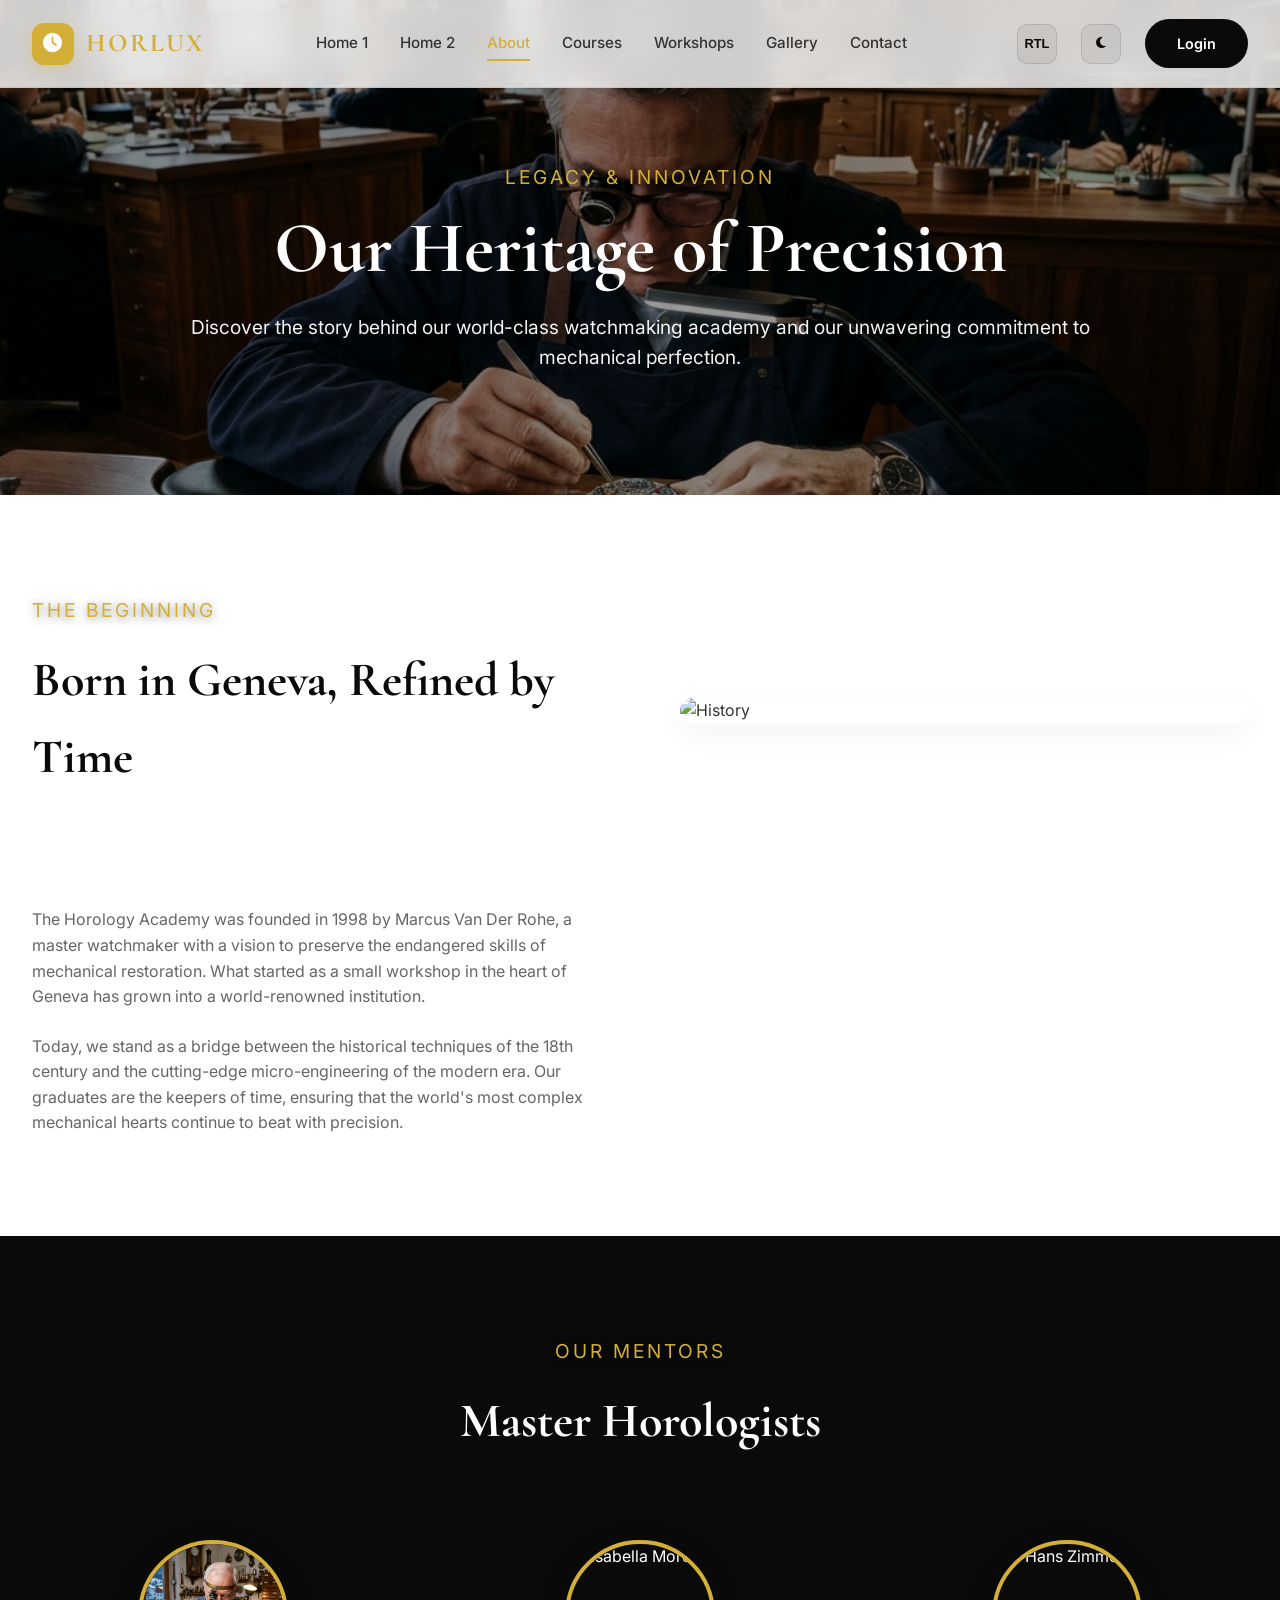
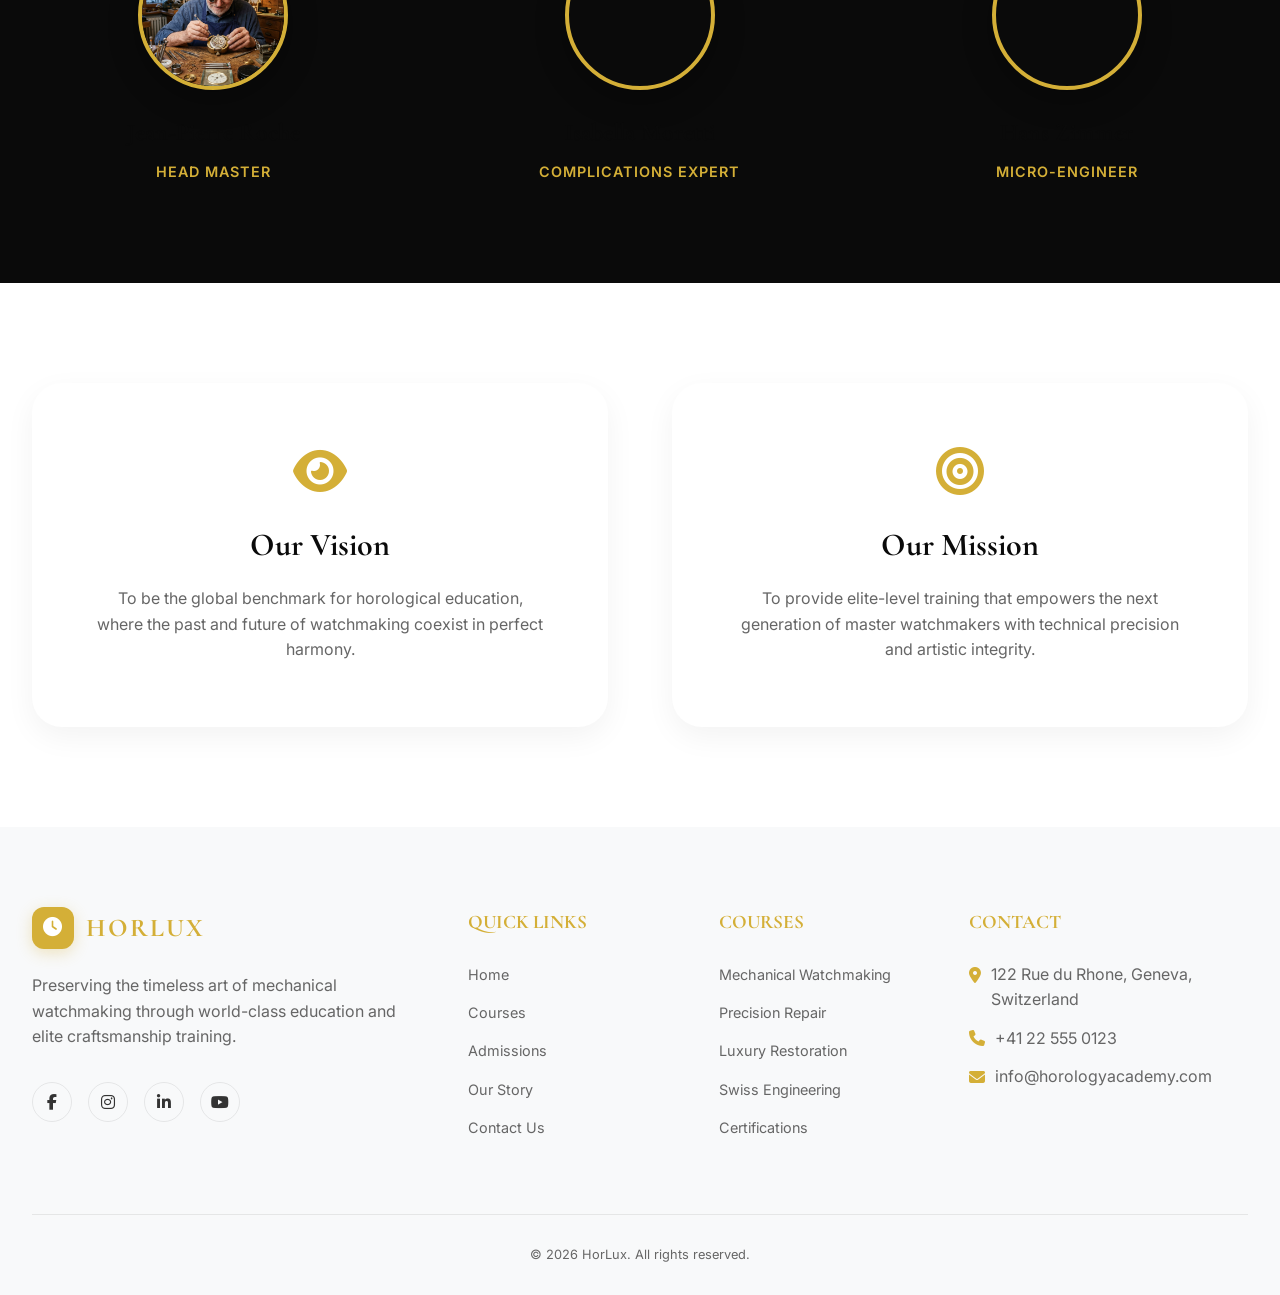
==== commit 6b060b8c: "responsive" ====
--- a/pages/about.html
+++ b/pages/about.html
@@ -55,13 +55,14 @@
         </div>
     </header>
 
-    <!-- Hero Section -->
-    <section class="hero">
+    <!-- Hero Banner -->
+    <section class="hero hero-subpage">
         <img src="../assets/images/hero-about-new.png" alt="About Hero" class="hero-bg">
         <div class="container">
             <div class="hero-content fade-in">
                 <span class="hero-tagline">Legacy & Innovation</span>
                 <h1 class="hero-title section-title-split">Our Heritage of Precision</h1>
+                <p class="hero-subtitle">Discover the story behind our world-class watchmaking academy and our unwavering commitment to mechanical perfection.</p>
             </div>
         </div>
     </section>
@@ -69,25 +70,26 @@
     <!-- Academy Story -->
     <section class="academy-story">
         <div class="container">
-            <div style="display: grid; grid-template-columns: 1fr 1fr; gap: 5rem; align-items: center;">
-                <div data-reveal class="slide-right">
-                    <span class="hero-tagline">The Beginning</span>
-                    <h2 class="section-title-split" style="margin-bottom: 2rem;">Born in Geneva, Refined by Time</h2>
-                    <p style="margin-bottom: 1.5rem;">The Horology Academy was founded in 1998 by Marcus Van Der Rohe, a
-                        master watchmaker with a vision to preserve the endangered skills of mechanical restoration.
-                        What started as a small workshop in the heart of Geneva has grown into a world-renowned
-                        institution.</p>
-                    <p style="margin-bottom: 1.5rem;">Today, we stand as a bridge between the historical techniques of
-                        the 18th century and the cutting-edge micro-engineering of the modern era. Our graduates are the
-                        keepers of time, ensuring that the world's most complex mechanical hearts continue to beat.</p>
-                    <div
-                        style="background: var(--bg-light); padding: 2rem; border-radius: 15px; border-left: 5px solid var(--primary-gold);">
-                        <p style="font-style: italic;">"We don't just teach people how to fix watches; we teach them how
-                            to understand the soul of mechanical time."</p>
-                    </div>
-                </div>
-                <div data-reveal>
-                    <img src="../assets/images/hero-home-1.png" alt="History" style="border-radius: 20px;">
+            <div class="split-grid about-history-grid">
+                <div class="split-col-content">
+                    <div class="history-header" data-reveal>
+                        <span class="hero-tagline" style="color: var(--primary-gold);">The Beginning</span>
+                        <h2 class="section-title-split" style="margin-bottom: 2rem;">Born in Geneva, Refined by Time</h2>
+                    </div>
+                    <div class="history-body" data-reveal>
+                        <p style="margin-bottom: 1.5rem; color: var(--text-muted);">The Horology Academy was founded in 1998
+                            by Marcus Van Der Rohe, a master watchmaker with a vision to preserve the endangered skills of
+                            mechanical restoration. What started as a small workshop in the heart of Geneva has grown into a
+                            world-renowned institution.</p>
+                        <p style="color: var(--text-muted);">Today, we stand as a bridge between the historical techniques
+                            of the 18th century and the cutting-edge micro-engineering of the modern era. Our graduates are
+                            the keepers of time, ensuring that the world's most complex mechanical hearts continue to beat
+                            with precision.</p>
+                    </div>
+                </div>
+                <div data-reveal class="split-col-img">
+                    <img src="https://images.pexels.com/photos/8327524/pexels-photo-8327524.jpeg" alt="History"
+                        style="border-radius: 30px; box-shadow: var(--card-shadow);">
                 </div>
             </div>
         </div>
@@ -126,21 +128,17 @@
     <!-- Mission & Vision -->
     <section class="mission-vision">
         <div class="container">
-            <div style="display: grid; grid-template-columns: 1fr 1fr; gap: 4rem;">
-                <div data-reveal
-                    style="background: white; padding: 4rem; border-radius: 30px; box-shadow: var(--card-shadow);">
-                    <div style="font-size: 3rem; color: var(--primary-gold); margin-bottom: 1.5rem;"><i
-                            class="fas fa-eye"></i></div>
-                    <h3 style="font-size: 2rem; margin-bottom: 1rem;">Our Vision</h3>
-                    <p style="color: var(--text-muted);">To be the global benchmark for horological education, where the
+            <div class="mission-grid">
+                <div data-reveal class="mission-card">
+                    <i class="fas fa-eye"></i>
+                    <h3>Our Vision</h3>
+                    <p>To be the global benchmark for horological education, where the
                         past and future of watchmaking coexist in perfect harmony.</p>
                 </div>
-                <div data-reveal
-                    style="background: white; padding: 4rem; border-radius: 30px; box-shadow: var(--card-shadow);">
-                    <div style="font-size: 3rem; color: var(--primary-gold); margin-bottom: 1.5rem;"><i
-                            class="fas fa-bullseye"></i></div>
-                    <h3 style="font-size: 2rem; margin-bottom: 1rem;">Our Mission</h3>
-                    <p style="color: var(--text-muted);">To provide elite-level training that empowers the next
+                <div data-reveal class="mission-card">
+                    <i class="fas fa-bullseye"></i>
+                    <h3>Our Mission</h3>
+                    <p>To provide elite-level training that empowers the next
                         generation of master watchmakers with technical precision and artistic integrity.</p>
                 </div>
             </div>
@@ -190,7 +188,7 @@
 
                 <div>
                     <h4 class="footer-title">Contact</h4>
-                    <ul class="footer-links" style="color: rgba(255,255,255,0.6);">
+                    <ul class="footer-links">
                         <li style="display: flex; gap: 10px; align-items: flex-start;"><i class="fas fa-map-marker-alt"
                                 style="color: var(--primary-gold); margin-top: 5px;"></i> 122 Rue du Rhone, Geneva,
                             <br>Switzerland
--- a/assets/css/style.css
+++ b/assets/css/style.css
@@ -15,10 +15,12 @@
     --bg-section: #F8F9FA;
     --bg-card: #FFFFFF;
     --bg-header: rgba(255, 255, 255, 0.8);
-    --bg-footer: #0A0A0A; /* We'll keep footer dark for premium look, or switch if user insists. Let's make it slightly adaptive. */
+    --bg-footer: #F8F9FA;
     --text-main: #333333;
     --text-heading: #0A0A0A;
     --text-muted: #666666;
+    --text-footer: #333333;
+    --text-footer-muted: #666666;
     --border-color: rgba(0, 0, 0, 0.08);
     --card-shadow: 0 10px 30px rgba(0, 0, 0, 0.05);
     
@@ -103,6 +105,30 @@
 .section-title-split {
     font-size: 3rem;
     margin-bottom: 2rem;
+}
+
+/* Specific Home Workshop Banner */
+.workshop-banner-home .split-grid {
+    grid-template-columns: 0.85fr 1.15fr;
+    gap: 4rem;
+}
+
+.workshop-banner-home .split-col-img img {
+    max-height: 480px;
+    width: 100%;
+    object-fit: cover;
+}
+
+/* Specific About Academy Banner */
+.about-banner-home .split-grid {
+    grid-template-columns: 0.85fr 1.15fr;
+    gap: 5rem;
+}
+
+.about-banner-home .split-col-img img {
+    max-height: 480px;
+    width: 100%;
+    object-fit: cover;
 }
 
 .stats-row-mobile {
@@ -298,6 +324,23 @@
     left: 0;
 }
 
+/* --- About History Custom Order --- */
+.about-history-grid .split-col-content {
+    display: contents;
+}
+
+.about-history-grid .history-header {
+    order: 1;
+}
+
+.about-history-grid .split-col-img {
+    order: 2;
+}
+
+.about-history-grid .history-body {
+    order: 3;
+}
+
 /* --- Hero Section --- */
 
 .hero {
@@ -309,10 +352,13 @@
     padding: 120px 0 60px; /* Better spacing for header and mobile */
 }
 
-/* For pages with shorter heroes */
-section.hero[style*="height: 60vh"] {
-    min-height: 60vh;
-    height: auto !important;
+/* For sub-pages with shorter heroes */
+.hero-subpage {
+    min-height: 55vh !important;
+    display: flex;
+    align-items: center;
+    padding-top: 140px !important;
+    padding-bottom: 60px !important;
 }
 
 .hero-bg {
@@ -485,10 +531,11 @@
     display: flex;
     gap: 4rem;
     margin-top: 4rem;
+    justify-content: center;
 }
 
 .counter-item {
-    text-align: left;
+    text-align: center;
 }
 
 .counter-num {
@@ -507,6 +554,12 @@
 }
 
 /* --- Course Cards --- */
+.course-grid {
+    display: grid;
+    grid-template-columns: repeat(3, 1fr);
+    gap: 2.5rem;
+}
+
 .course-card {
     background: var(--bg-card);
     border-radius: 20px;
@@ -585,6 +638,47 @@
 
 .learn-more:hover i {
     transform: translateX(5px);
+}
+
+/* --- Tool Showcase --- */
+.tool-grid {
+    display: grid;
+    grid-template-columns: repeat(4, 1fr);
+    gap: 1.5rem;
+}
+
+.tool-item {
+    position: relative;
+    overflow: hidden;
+    border-radius: 15px;
+    height: 350px;
+}
+
+.tool-item img {
+    width: 100%;
+    height: 100%;
+    object-fit: cover;
+    transition: var(--transition-smooth);
+}
+
+.tool-item:hover img {
+    transform: scale(1.1);
+}
+
+.tool-overlay {
+    position: absolute;
+    bottom: 0;
+    left: 0;
+    width: 100%;
+    padding: 1.5rem;
+    background: linear-gradient(to top, rgba(0,0,0,0.8), transparent);
+    color: white;
+}
+
+.tool-name {
+    color: var(--primary-gold);
+    margin: 0;
+    font-size: 1.2rem;
 }
 
 /* --- CTA Section --- */
@@ -734,7 +828,7 @@
 .footer {
     background: var(--bg-footer);
     padding: 80px 0 30px;
-    color: var(--primary-white);
+    color: var(--text-footer);
     transition: background-color 0.4s ease;
 }
 
@@ -750,7 +844,7 @@
 }
 
 .footer-desc {
-    color: rgba(255,255,255,0.6);
+    color: var(--text-footer-muted);
     margin-bottom: 2rem;
 }
 
@@ -762,12 +856,16 @@
     text-transform: uppercase;
 }
 
+.footer-links {
+    color: var(--text-footer-muted);
+}
+
 .footer-links li {
     margin-bottom: 0.8rem;
 }
 
 .footer-links a {
-    color: rgba(255,255,255,0.6);
+    color: var(--text-footer-muted);
     font-size: 0.9rem;
 }
 
@@ -784,8 +882,9 @@
 .social-icon {
     width: 40px;
     height: 40px;
-    border: 1px solid rgba(255,255,255,0.2);
+    border: 1px solid var(--border-color);
     border-radius: 50%;
+    color: var(--text-footer);
     display: flex;
     align-items: center;
     justify-content: center;
@@ -1027,6 +1126,130 @@
     height: 240px !important;
     object-fit: cover !important;
     border-radius: 20px !important;
+}
+
+/* --- Mission & Vision --- */
+.mission-grid {
+    display: grid;
+    grid-template-columns: 1fr 1fr;
+    gap: 4rem;
+}
+
+.mission-card {
+    background: white;
+    padding: 4rem;
+    border-radius: 30px;
+    box-shadow: var(--card-shadow);
+    text-align: center;
+}
+
+.mission-card i {
+    font-size: 3rem;
+    color: var(--primary-gold);
+    margin-bottom: 1.5rem;
+}
+
+.mission-card h3 {
+    font-size: 2rem;
+    margin-bottom: 1rem;
+}
+
+.mission-card p {
+    color: var(--text-muted);
+}
+
+/* --- Video Showcase --- */
+.video-grid {
+    display: grid;
+    grid-template-columns: repeat(3, 1fr);
+    gap: 2.5rem;
+}
+
+.video-item {
+    position: relative;
+    height: 450px;
+    border-radius: 40px;
+    overflow: hidden;
+    cursor: pointer;
+}
+
+.video-item img {
+    width: 100%;
+    height: 100%;
+    object-fit: cover;
+    transition: var(--transition-smooth);
+}
+
+.video-item:hover img {
+    transform: scale(1.1);
+}
+
+.video-overlay {
+    position: absolute;
+    top: 0;
+    left: 0;
+    width: 100%;
+    height: 100%;
+    background: linear-gradient(to top, rgba(0,0,0,0.8), transparent);
+    display: flex;
+    flex-direction: column;
+    justify-content: center;
+    align-items: center;
+    color: white;
+    padding: 2rem;
+    text-align: center;
+}
+
+.play-btn {
+    width: 80px;
+    height: 80px;
+    background: white;
+    border-radius: 50%;
+    display: flex;
+    align-items: center;
+    justify-content: center;
+    color: var(--primary-black);
+    font-size: 1.5rem;
+    margin-bottom: 2rem;
+    transition: var(--transition-smooth);
+    box-shadow: 0 0 30px rgba(255,255,255,0.3);
+}
+
+.video-item:hover .play-btn {
+    transform: scale(1.1);
+    background: var(--primary-gold);
+    color: white;
+}
+
+.video-title {
+    font-size: 1.8rem;
+    font-family: 'Cormorant Garamond', serif;
+    line-height: 1.2;
+}
+
+/* --- Global Recognition --- */
+.recognition-grid {
+    display: grid;
+    grid-template-columns: repeat(3, 1fr);
+    gap: 3rem;
+    text-align: center;
+}
+
+.recognition-item i {
+    font-size: 4rem;
+    color: var(--primary-gold);
+    margin-bottom: 1.5rem;
+}
+
+.recognition-item h4 {
+    color: white;
+    margin-bottom: 1rem;
+    font-size: 1.4rem;
+}
+
+.recognition-item p {
+    font-size: 0.95rem;
+    color: rgba(255,255,255,0.6);
 }
 
 /* --- Back to Top --- */
@@ -1065,6 +1288,352 @@
 
 body.dark-mode .back-to-top {
     background: var(--deep-navy);
+}
+
+/* --- Tuition Section --- */
+.tuition-title {
+    font-size: 3rem;
+    font-family: 'Cormorant Garamond', serif;
+}
+
+.tuition-table {
+    width: 100%;
+    border-collapse: collapse;
+    margin-bottom: 2.5rem;
+}
+
+.tuition-table th {
+    padding: 1.5rem 0;
+    font-weight: 700;
+    color: var(--primary-gold);
+    border-bottom: 1px solid var(--border-color);
+    text-align: left;
+}
+
+.tuition-table td {
+    padding: 1.5rem 0;
+    border-bottom: 1px solid var(--border-color);
+    color: var(--text-main);
+    font-size: 1.1rem;
+}
+
+/* --- Enrollment Card --- */
+.enrollment-card {
+    background: var(--primary-black);
+    color: white;
+    padding: 4rem;
+    border-radius: 30px;
+    height: 100%;
+    border: 1px solid rgba(212, 175, 55, 0.2);
+}
+
+.enrollment-title {
+    color: var(--primary-gold);
+    margin-bottom: 1.5rem;
+    font-size: 2.2rem;
+}
+
+/* --- Workshop Page --- */
+.workshop-title {
+    font-size: 3.5rem;
+    font-family: 'Cormorant Garamond', serif;
+}
+
+.workshop-grid {
+    display: grid;
+    grid-template-columns: repeat(2, 1fr);
+    gap: 2.5rem;
+}
+
+.workshop-item {
+    height: 380px;
+}
+
+.workshop-item img {
+    width: 100%;
+    height: 100%;
+    object-fit: cover;
+    border-radius: 20px;
+    box-shadow: var(--card-shadow);
+}
+
+/* --- Training Process --- */
+.training-title {
+    font-size: 3rem;
+    margin-bottom: 2rem;
+}
+
+.training-steps {
+    display: grid;
+    gap: 2rem;
+}
+
+.step-item {
+    display: flex;
+    gap: 1.5rem;
+    align-items: center;
+}
+
+.step-number {
+    width: 60px;
+    height: 60px;
+    background: var(--primary-gold);
+    border-radius: 50%;
+    display: flex;
+    align-items: center;
+    justify-content: center;
+    color: white;
+    font-weight: 700;
+    font-size: 1.2rem;
+    flex-shrink: 0;
+    box-shadow: 0 5px 15px rgba(212, 175, 55, 0.2);
+}
+
+.step-info h4 {
+    margin-bottom: 0.3rem;
+    color: var(--text-heading);
+}
+
+.step-info p {
+    font-size: 0.95rem !important;
+    color: var(--text-muted) !important;
+    margin: 0 !important;
+}
+
+/* --- Video Showcase --- */
+.video-title {
+    font-size: 3rem;
+    margin-bottom: 2rem;
+    color: white;
+}
+
+.video-preview-card {
+    position: relative;
+    border-radius: 30px;
+    overflow: hidden;
+    box-shadow: 0 30px 60px rgba(0,0,0,0.5);
+    height: 500px;
+}
+
+.video-img {
+    width: 100%;
+    height: 100%;
+    object-fit: cover;
+    filter: brightness(0.6);
+}
+
+.video-overlay {
+    position: absolute;
+    inset: 0;
+    display: flex;
+    align-items: center;
+    justify-content: center;
+    background: rgba(0,0,0,0.2);
+}
+
+.video-play-btn {
+    width: 80px;
+    height: 80px;
+    border: 2px solid white;
+    border-radius: 50%;
+    display: flex;
+    align-items: center;
+    justify-content: center;
+    font-size: 1.5rem;
+    cursor: pointer;
+    transition: var(--transition-smooth);
+    background: rgba(255,255,255,0.1);
+    backdrop-filter: blur(5px);
+    color: white;
+}
+
+.video-play-btn:hover {
+    background: var(--primary-gold);
+    border-color: var(--primary-gold);
+    transform: scale(1.1);
+}
+
+/* --- Gallery Stats --- */
+.gallery-stats {
+    display: grid;
+    grid-template-columns: repeat(2, 1fr);
+    gap: 2rem;
+}
+
+.stat-box {
+    background: rgba(255,255,255,0.05);
+    padding: 1.5rem;
+    border-radius: 12px;
+    text-align: left;
+    border: 1px solid rgba(255,255,255,0.05);
+    transition: var(--transition-smooth);
+}
+
+.stat-box:hover {
+    background: rgba(255,255,255,0.1);
+    transform: translateY(-5px);
+}
+
+.stat-box h3 {
+    color: var(--primary-gold);
+    font-size: 1.8rem;
+    margin-bottom: 0.5rem;
+}
+
+.stat-box p {
+    font-size: 0.85rem !important;
+    color: rgba(255,255,255,0.7) !important;
+    margin: 0 !important;
+}
+
+/* --- Contact Page --- */
+.contact-grid {
+    display: grid;
+    grid-template-columns: repeat(3, 1fr);
+    gap: 2.5rem;
+}
+
+.contact-card {
+    background: var(--bg-card);
+    padding: 3rem 2rem;
+    border-radius: 20px;
+    box-shadow: var(--card-shadow);
+    text-align: center;
+    border: 1px solid var(--border-color);
+    transition: var(--transition-smooth);
+}
+
+.contact-card:hover {
+    transform: translateY(-10px);
+}
+
+.contact-icon {
+    width: 65px;
+    height: 65px;
+    background: var(--bg-light);
+    border-radius: 50%;
+    display: flex; align-items: center; justify-content: center;
+    margin: 0 auto 1.5rem;
+    color: var(--primary-gold);
+    font-size: 1.4rem;
+}
+
+.contact-card-title {
+    margin-bottom: 0.8rem;
+    font-size: 1.3rem;
+    color: var(--text-heading);
+}
+
+.contact-card p {
+    color: var(--text-muted);
+    font-size: 0.9rem;
+    line-height: 1.6;
+}
+
+/* Inquiry Form */
+.inquiry-wrapper {
+    display: flex;
+    flex-direction: column;
+    gap: 4rem;
+}
+
+.inquiry-card {
+    background: var(--bg-card);
+    padding: 4rem;
+    border-radius: 30px;
+    box-shadow: var(--card-shadow);
+    border: 1px solid var(--border-color);
+    max-width: 900px;
+    margin: 0 auto;
+    width: 100%;
+}
+
+.inquiry-title {
+    font-size: 2.8rem;
+    margin-bottom: 2.5rem;
+    color: var(--text-heading);
+}
+
+.form-row {
+    display: grid;
+    grid-template-columns: 1fr 1fr;
+    gap: 2rem;
+    margin-bottom: 1.5rem;
+}
+
+.form-group {
+    margin-bottom: 1.5rem;
+}
+
+.form-group label {
+    display: block;
+    margin-bottom: 0.8rem;
+    font-weight: 600;
+    color: var(--text-heading);
+}
+
+/* --- Home 2 Specifics --- */
+.curriculum-grid-home2 {
+    display: grid;
+    grid-template-columns: 1fr 450px 1fr;
+    gap: 5rem;
+    align-items: center;
+}
+
+.curriculum-header-home2 {
+    text-align: left;
+}
+
+.curriculum-img-home2 img {
+    width: 100%;
+    height: 650px;
+    object-fit: cover;
+    border-radius: 30px;
+    box-shadow: var(--card-shadow);
+}
+
+.curriculum-content-home2 {
+    text-align: left;
+}
+
+@media (min-width: 1200px) {
+    .curriculum-header-home2 .section-title-split {
+        white-space: nowrap;
+        font-size: 3.5rem;
+    }
+}
+
+/* --- Home 2 Gallery --- */
+.gallery-header-home2 {
+    display: flex;
+    justify-content: space-between;
+    align-items: flex-end;
+    margin-bottom: 4rem;
+}
+
+.gallery-grid-home2 {
+    display: grid;
+    grid-template-columns: repeat(3, 1fr);
+    gap: 2.5rem;
+}
+
+.gallery-item-home2 {
+    height: 380px;
+    border-radius: 20px;
+    overflow: hidden;
+    box-shadow: var(--card-shadow);
+    border: 1px solid var(--border-color);
+}
+
+.gallery-item-home2 img {
+    width: 100%;
+    height: 100%;
+    object-fit: cover;
+    transition: var(--transition-smooth);
+}
+
+.gallery-item-home2:hover img {
+    transform: scale(1.1);
 }
 
 /* --- Newsletter Section --- */
@@ -1221,10 +1790,92 @@
     
     .hero-title { font-size: 2.8rem !important; }
     .section-title-split { font-size: 2.2rem !important; }
+    .tuition-title { font-size: 2.4rem !important; }
+    .enrollment-title { font-size: 1.8rem !important; }
+    .enrollment-card { padding: 3rem !important; }
+    .workshop-title { font-size: 2.6rem !important; }
+    .workshop-item { height: 320px !important; }
+    .workshop-grid { gap: 2rem !important; }
+    
+    .training-title { 
+        font-size: 2.2rem !important; 
+        white-space: nowrap !important;
+    }
+    
+    .training-content { text-align: center; }
+    .training-steps { max-width: 500px; margin: 0 auto; }
+    .step-item { 
+        flex-direction: column !important; 
+        text-align: center !important;
+        gap: 1.2rem !important;
+    }
+    
+    .video-title { font-size: 2.2rem !important; }
+    .video-preview-card { height: 400px !important; }
+
+    .contact-grid { 
+        grid-template-columns: repeat(2, 1fr) !important;
+        gap: 2rem !important;
+    }
+    
+    .contact-card {
+        text-align: left !important;
+    }
+    
+    .contact-icon {
+        margin: 0 0 1.5rem 0 !important;
+    }
+    
+    .inquiry-card {
+        padding: 3rem !important;
+        text-align: left !important;
+    }
+
     h2 { font-size: 2.2rem !important; }
     h3 { font-size: 1.4rem !important; }
     p { font-size: 0.95rem !important; }
     
+    .course-grid {
+        grid-template-columns: repeat(2, 1fr) !important;
+        gap: 2.5rem !important;
+        max-width: 850px;
+        margin: 0 auto;
+        justify-content: center;
+    }
+
+    .course-card:last-child:nth-child(odd) {
+        grid-column: span 2;
+        justify-self: center;
+        width: calc(50% - 1.25rem);
+        min-width: 320px;
+    }
+
+    .tool-grid {
+        grid-template-columns: repeat(2, 1fr) !important;
+        gap: 2rem !important;
+    }
+
+    .tool-item {
+        height: 300px !important;
+    }
+
+    .newsletter-banner {
+        flex-direction: column !important;
+        text-align: center !important;
+        padding: 4rem 2rem !important;
+        gap: 3rem !important;
+    }
+
+    .newsletter-content {
+        max-width: 100% !important;
+    }
+
+    .newsletter-form {
+        width: 100% !important;
+        max-width: 500px !important;
+        margin: 0 auto;
+    }
+
     .footer-grid {
         display: grid !important;
         grid-template-columns: repeat(2, 1fr) !important;
@@ -1248,7 +1899,16 @@
 
     .instructor-grid-home2 {
         grid-template-columns: repeat(2, 1fr) !important;
-        gap: 2.5rem !important;
+        gap: 3rem !important;
+        max-width: 850px;
+        margin: 0 auto;
+        justify-content: center;
+    }
+
+    .instructor-card-home2:last-child:nth-child(odd) {
+        grid-column: span 2;
+        justify-self: center;
+        width: calc(50% - 1.5rem);
     }
 
     .course-card-alt {
@@ -1281,16 +1941,33 @@
     }
 
     .curriculum-header-home2 { order: 1 !important; }
-    .curriculum-img-home2 { order: 2 !important; max-width: 700px; margin: 0 auto; }
+    .curriculum-img-home2 { 
+        order: 2 !important; 
+        max-width: 600px; 
+        margin: 0 auto; 
+    }
+    .curriculum-img-home2 img {
+        height: 300px !important;
+        object-fit: cover;
+        border-radius: 20px;
+    }
     .curriculum-content-home2 { order: 3 !important; }
 
     .gallery-grid-home2 {
         grid-template-columns: repeat(2, 1fr) !important;
-        gap: 1.5rem !important;
-    }
-    
-    .gallery-main-home2 img,
-    .gallery-side-home2 img {
+        gap: 2rem !important;
+        max-width: 850px;
+        margin: 0 auto;
+        justify-content: center;
+    }
+
+    .gallery-item-home2:last-child:nth-child(odd) {
+        grid-column: span 2;
+        justify-self: center;
+        width: calc(50% - 1rem);
+    }
+    
+    .gallery-item-home2 {
         height: 350px !important;
     }
 
@@ -1303,8 +1980,8 @@
     .split-col-img { order: -1 !important; }
     .split-col-img img { 
         width: 100% !important; 
-        max-width: 800px !important; 
-        height: 400px !important; 
+        max-width: 650px !important; 
+        height: 300px !important; 
         object-fit: cover !important; 
         border-radius: 20px !important;
         margin: 0 auto;
@@ -1317,12 +1994,88 @@
     section { padding: 60px 0; }
     .container { padding: 0 1.5rem; }
     
+    .gallery-stats {
+        grid-template-columns: repeat(2, 1fr) !important; /* Force horizontal */
+        gap: 1rem !important;
+    }
+    .stat-box { padding: 1.2rem 1rem !important; }
+    .stat-box h3 { font-size: 1.4rem !important; }
+    .stat-box p { font-size: 0.75rem !important; }
+
     .hero-title { font-size: 2.2rem !important; line-height: 1.2 !important; }
     .hero-subtitle { font-size: 0.95rem !important; margin-bottom: 2rem; }
-    .section-title-split { font-size: 1.8rem !important; line-height: 1.3 !important; }
+    .section-title-split { 
+        font-size: 1.8rem !important; 
+        line-height: 1.3 !important;
+        max-width: 280px !important; /* Force wrap into two lines */
+        margin-left: auto !important;
+        margin-right: auto !important;
+    }
+    .tuition-title { 
+        font-size: 1.7rem !important; 
+        white-space: nowrap !important;
+        margin-bottom: 1rem !important;
+    }
+    
+    .enrollment-card { 
+        padding: 2.5rem 1.5rem !important; 
+        border-radius: 20px !important;
+    }
+    .enrollment-title { font-size: 1.5rem !important; }
+    
+    .workshop-title { 
+        font-size: 1.8rem !important; 
+        white-space: nowrap !important;
+        margin-bottom: 0.5rem !important;
+    }
+    .workshop-header { margin-bottom: 3.5rem !important; }
+    .workshop-grid { 
+        grid-template-columns: 1fr !important; 
+        gap: 2rem !important;
+    }
+    .workshop-item { height: 280px !important; }
+    
+    .training-title { 
+        font-size: 1.8rem !important; 
+        white-space: normal !important;
+    }
+    .step-number {
+        width: 50px !important;
+        height: 50px !important;
+        font-size: 1.1rem !important;
+    }
+    
+    .video-showcase { padding: 60px 0 !important; }
+    .video-title { 
+        font-size: 1.7rem !important; 
+        line-height: 1.3 !important;
+        margin-bottom: 1.5rem !important;
+    }
+    .video-preview-card { height: 300px !important; border-radius: 20px !important; }
+    .video-play-btn { width: 60px !important; height: 60px !important; font-size: 1.2rem !important; }
+    
+    .contact-grid { grid-template-columns: 1fr !important; }
+    
+    .inquiry-title { 
+        font-size: 1.8rem !important; 
+        white-space: nowrap !important;
+        margin-bottom: 1.5rem !important;
+        text-align: left !important;
+    }
+    
+    .form-row {
+        grid-template-columns: 1fr !important;
+        gap: 1.5rem !important;
+    }
+    
     h2 { font-size: 1.8rem !important; }
     h3 { font-size: 1.4rem !important; }
     p { font-size: 0.9rem !important; line-height: 1.6 !important; }
+    
+    .tuition-table th, .tuition-table td {
+        padding: 1rem 0 !important;
+        font-size: 0.85rem !important;
+    }
     
     .btn { 
         padding: 1rem 1.5rem !important; 
@@ -1335,6 +2088,52 @@
         line-height: 1.2 !important;
         min-height: 50px;
         white-space: normal !important;
+    }
+
+    .gallery-grid-home2 {
+        grid-template-columns: 1fr !important;
+        gap: 2rem !important;
+    }
+
+    .gallery-item-home2 {
+        height: 300px !important;
+    }
+
+    .course-grid {
+        grid-template-columns: 1fr !important;
+        gap: 2rem !important;
+    }
+
+    .course-card:last-child:nth-child(odd) {
+        grid-column: span 1 !important;
+        width: 100% !important;
+    }
+
+    .tool-grid {
+        grid-template-columns: 1fr !important;
+        gap: 1.5rem !important;
+    }
+
+    .newsletter-banner {
+        padding: 3rem 1.5rem !important;
+        gap: 2rem !important;
+    }
+
+    .newsletter-form {
+        flex-direction: column !important;
+        gap: 1rem !important;
+    }
+
+    .newsletter-input, .newsletter-form .btn {
+        width: 100% !important;
+    }
+
+    .gallery-header-home2 {
+        flex-direction: column !important;
+        align-items: center !important;
+        text-align: center !important;
+        gap: 2rem !important;
+        margin-bottom: 3rem !important;
     }
 
     /* Universal Stacking for Mobile */
@@ -1350,6 +2149,7 @@
         flex-direction: column !important;
         gap: 2.5rem !important;
         text-align: center !important;
+        align-items: center !important;
     }
     
     .footer { padding: 60px 0 40px !important; }
@@ -1404,6 +2204,8 @@
     .instructor-img-wrapper-home2 { height: 300px !important; }
     
     .course-card-alt {
+        grid-template-columns: 1fr !important;
+        gap: 2rem !important;
         padding: 1.5rem !important;
     }
 
@@ -1424,7 +2226,40 @@
         gap: 1.5rem !important;
     }
 
-    .newsletter-form { width: 100%; max-width: 100%; flex-direction: column; }
+    .newsletter-banner {
+        padding: 3.5rem 1.5rem !important;
+        text-align: center !important;
+        border-radius: 20px !important;
+        gap: 2.5rem !important;
+    }
+    
+    .newsletter-content h2 {
+        font-size: 1.8rem !important;
+        line-height: 1.3 !important;
+        margin-bottom: 1.2rem !important;
+    }
+    
+    .newsletter-content p {
+        font-size: 0.95rem !important;
+        margin-bottom: 0 !important;
+    }
+
+    .newsletter-form { 
+        width: 100% !important; 
+        max-width: 100% !important; 
+        flex-direction: column !important;
+        gap: 1rem !important;
+    }
+    
+    .newsletter-input {
+        width: 100% !important;
+        text-align: center !important;
+    }
+    
+    .newsletter-form .btn {
+        width: 100% !important;
+        margin: 0 !important;
+    }
     
     /* Image Control for Mobile */
     .split-col-img img,
@@ -1436,6 +2271,38 @@
         border-radius: 15px !important;
     }
 
+    .mission-grid {
+        grid-template-columns: 1fr !important;
+        gap: 2rem !important;
+    }
+
+    .mission-card {
+        padding: 3rem 1.5rem !important;
+    }
+
+    .recognition-grid {
+        grid-template-columns: 1fr !important;
+        gap: 4rem !important;
+    }
+
+    .recognition-item {
+        max-width: 320px;
+        margin: 0 auto;
+    }
+
+    .video-grid {
+        grid-template-columns: 1fr !important;
+        gap: 2rem !important;
+    }
+
+    .video-item {
+        height: 380px !important;
+    }
+
+    .video-title {
+        font-size: 1.5rem !important;
+    }
+
     .back-to-top { bottom: 20px; right: 20px; width: 45px; height: 45px; }
 }
 
--- a/assets/css/dark-mode.css
+++ b/assets/css/dark-mode.css
@@ -12,6 +12,8 @@
     --text-main: #CBD5E1;
     --text-heading: #FFFFFF;
     --text-muted: #94A3B8;
+    --text-footer: #CBD5E1;
+    --text-footer-muted: #94A3B8;
     --border-color: rgba(255, 255, 255, 0.1);
     --card-shadow: 0 10px 40px rgba(0, 0, 0, 0.4);
 }
@@ -179,13 +181,13 @@
 
 /* Footer Visibility */
 body.dark-mode .footer {
-    background: #000000;
+    background: var(--bg-footer);
     border-top: 1px solid var(--border-color);
 }
 
 body.dark-mode .footer-desc,
 body.dark-mode .footer-links a {
-    color: var(--text-muted);
+    color: var(--text-footer-muted);
 }
 
 body.dark-mode .footer-links a:hover {
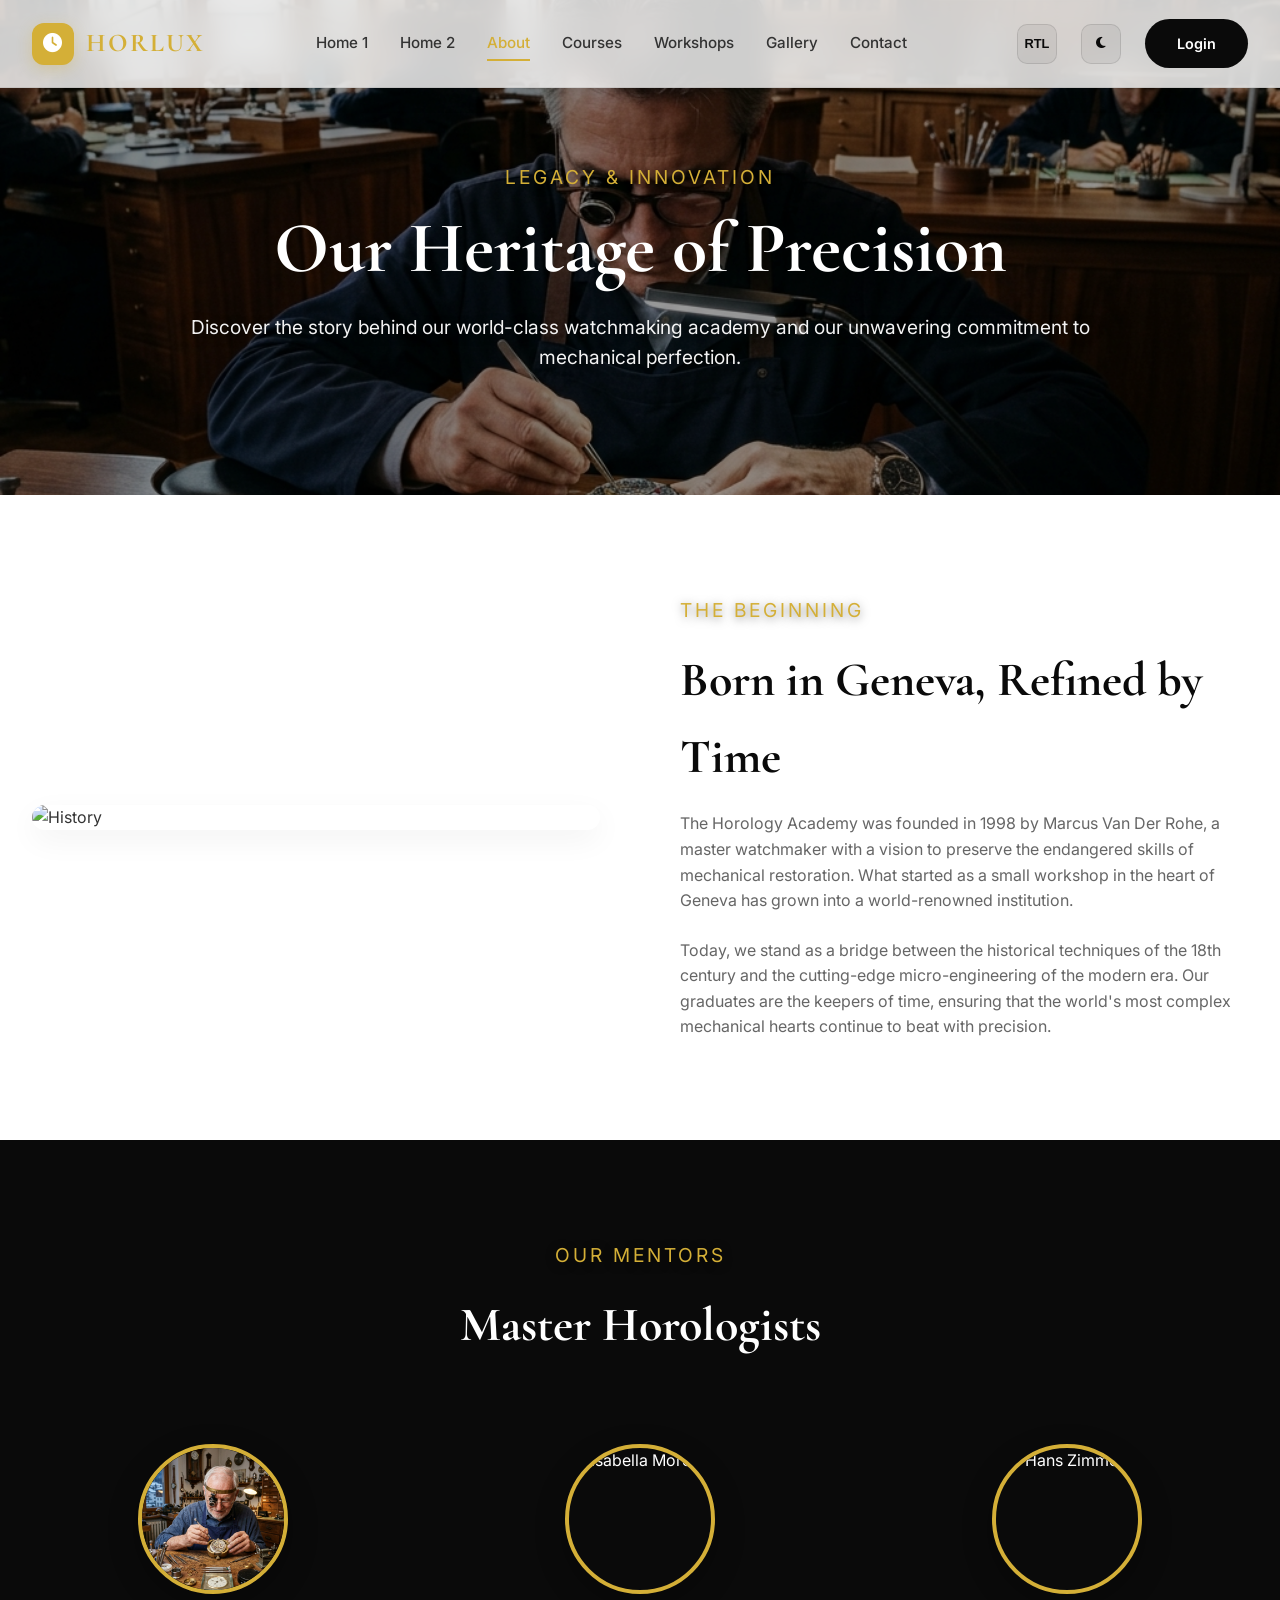
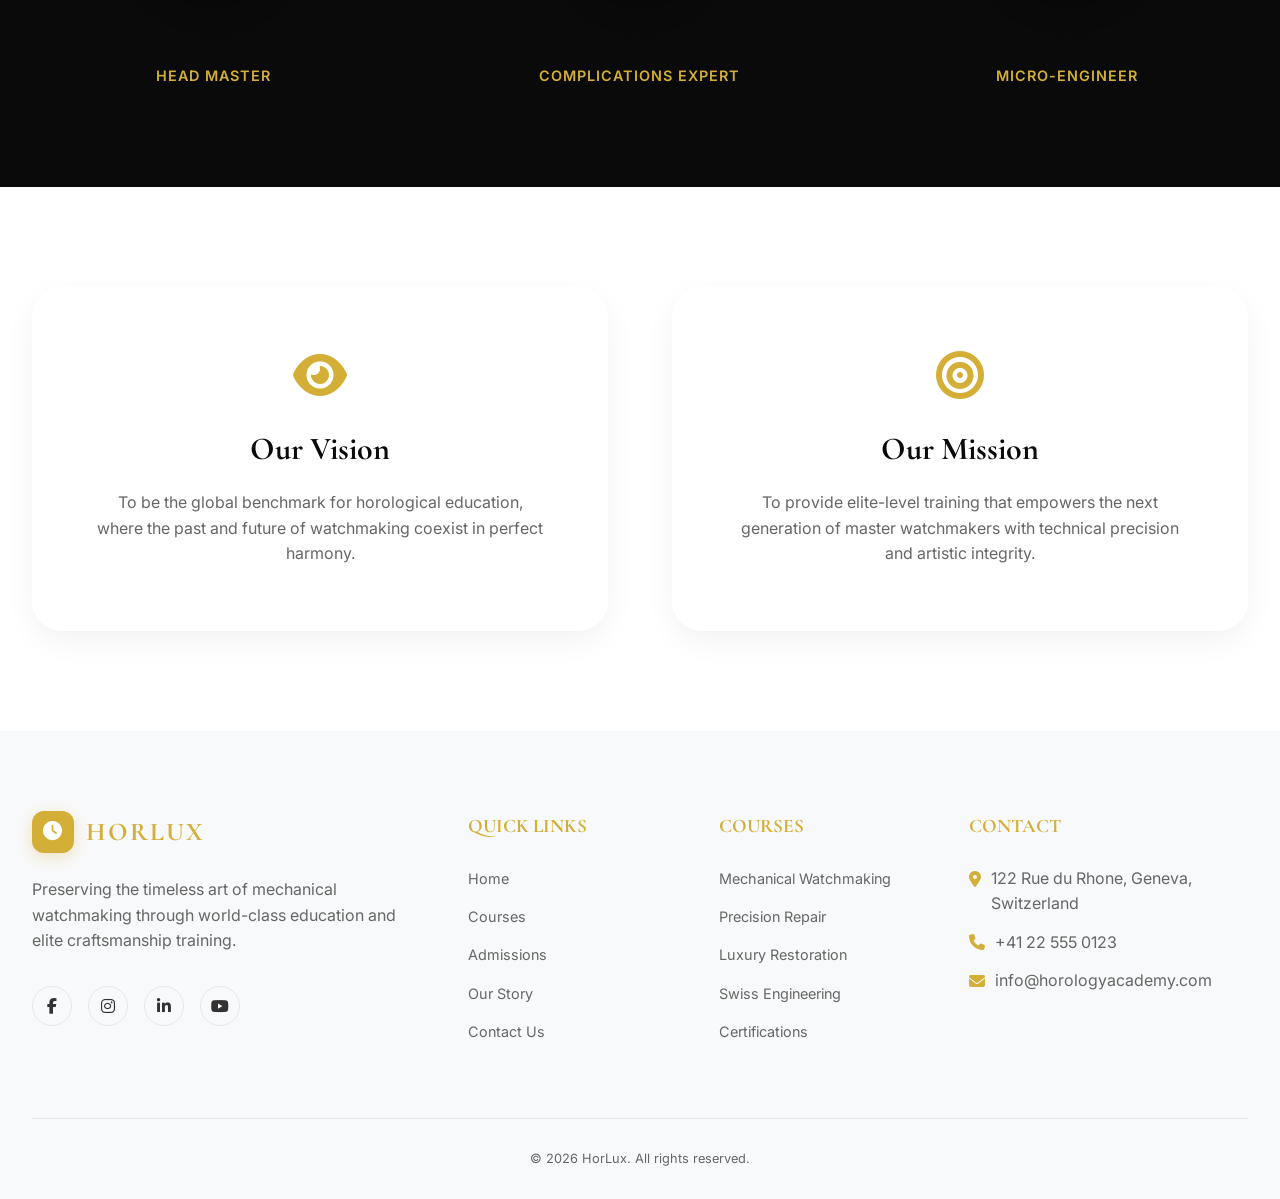
==== commit b5ae0e2e: "cards" ====
--- a/pages/about.html
+++ b/pages/about.html
@@ -62,7 +62,8 @@
             <div class="hero-content fade-in">
                 <span class="hero-tagline">Legacy & Innovation</span>
                 <h1 class="hero-title section-title-split">Our Heritage of Precision</h1>
-                <p class="hero-subtitle">Discover the story behind our world-class watchmaking academy and our unwavering commitment to mechanical perfection.</p>
+                <p class="hero-subtitle">Discover the story behind our world-class watchmaking academy and our
+                    unwavering commitment to mechanical perfection.</p>
             </div>
         </div>
     </section>
@@ -74,16 +75,23 @@
                 <div class="split-col-content">
                     <div class="history-header" data-reveal>
                         <span class="hero-tagline" style="color: var(--primary-gold);">The Beginning</span>
-                        <h2 class="section-title-split" style="margin-bottom: 2rem;">Born in Geneva, Refined by Time</h2>
+                        <h2 class="section-title-split" style="margin-bottom: 1rem;">Born in Geneva, Refined by Time
+                        </h2>
                     </div>
                     <div class="history-body" data-reveal>
-                        <p style="margin-bottom: 1.5rem; color: var(--text-muted);">The Horology Academy was founded in 1998
-                            by Marcus Van Der Rohe, a master watchmaker with a vision to preserve the endangered skills of
-                            mechanical restoration. What started as a small workshop in the heart of Geneva has grown into a
+                        <p style="margin-bottom: 1.5rem; color: var(--text-muted);">The Horology Academy was founded in
+                            1998
+                            by Marcus Van Der Rohe, a master watchmaker with a vision to preserve the endangered skills
+                            of
+                            mechanical restoration. What started as a small workshop in the heart of Geneva has grown
+                            into a
                             world-renowned institution.</p>
-                        <p style="color: var(--text-muted);">Today, we stand as a bridge between the historical techniques
-                            of the 18th century and the cutting-edge micro-engineering of the modern era. Our graduates are
-                            the keepers of time, ensuring that the world's most complex mechanical hearts continue to beat
+                        <p style="color: var(--text-muted);">Today, we stand as a bridge between the historical
+                            techniques
+                            of the 18th century and the cutting-edge micro-engineering of the modern era. Our graduates
+                            are
+                            the keepers of time, ensuring that the world's most complex mechanical hearts continue to
+                            beat
                             with precision.</p>
                     </div>
                 </div>
@@ -110,8 +118,8 @@
                     <p class="instructor-role">Head Master</p>
                 </div>
                 <div data-reveal class="instructor-card">
-                    <img src="https://images.pexels.com/photos/6263146/pexels-photo-6263146.jpeg" alt="Isabella Moretti"
-                        class="instructor-img">
+                    <img src="https://images.pexels.com/photos/37443511/pexels-photo-37443511.jpeg"
+                        alt="Isabella Moretti" class="instructor-img">
                     <h3 class="instructor-name">Isabella Moretti</h3>
                     <p class="instructor-role">Complications Expert</p>
                 </div>
--- a/assets/css/style.css
+++ b/assets/css/style.css
@@ -324,23 +324,6 @@
     left: 0;
 }
 
-/* --- About History Custom Order --- */
-.about-history-grid .split-col-content {
-    display: contents;
-}
-
-.about-history-grid .history-header {
-    order: 1;
-}
-
-.about-history-grid .split-col-img {
-    order: 2;
-}
-
-.about-history-grid .history-body {
-    order: 3;
-}
-
 /* --- Hero Section --- */
 
 .hero {
@@ -390,7 +373,7 @@
 }
 
 .hero-title {
-    font-size: 4.5rem;
+    font-size: clamp(2.5rem, 10vw, 4.5rem);
     line-height: 1.1;
     margin-bottom: 1.5rem;
     color: white; /* Force white on darkened background */
@@ -735,6 +718,22 @@
     transform: translateY(-5px);
 }
 
+/* --- CTA Section Buttons --- */
+.cta-banner .btn-outline {
+    border-color: white !important;
+    color: white !important;
+}
+
+.cta-banner .btn-outline:hover {
+    background: white !important;
+    color: var(--primary-black) !important;
+}
+
+body.dark-mode .cta-banner .btn-outline:hover {
+    background: white !important;
+    color: #0A0A0A !important;
+}
+
 .btn-white {
     background: white;
     color: var(--primary-black) !important;
@@ -1036,23 +1035,27 @@
 .curriculum-grid-home2 {
     display: grid;
     grid-template-columns: 1fr 1fr;
-    gap: 1rem 5rem;
-    align-items: center;
+    gap: 5rem;
+    align-items: center;
+}
+
+.curriculum-text-home2 {
+    display: flex;
+    flex-direction: column;
+    gap: 0;
 }
 
 .curriculum-header-home2 {
-    grid-column: 1;
-    grid-row: 1;
-}
-
-.curriculum-content-home2 {
-    grid-column: 1;
-    grid-row: 2;
-}
-
-.curriculum-img-home2 {
-    grid-column: 2;
-    grid-row: 1 / span 2;
+    margin-bottom: 1.5rem;
+}
+
+.curriculum-header-home2 .section-title-split {
+    margin-bottom: 0;
+}
+
+.curriculum-img-home2 img {
+    border-radius: 20px;
+    width: 100%;
 }
 
 .curriculum-list-home2 {
@@ -1090,7 +1093,6 @@
 
 .curriculum-img-home2 img {
     border-radius: 20px;
-    filter: grayscale(0.5) contrast(1.2);
     width: 100%;
 }
 
@@ -1098,8 +1100,12 @@
 .gallery-header-home2 {
     display: flex;
     justify-content: space-between;
-    align-items: flex-end;
+    align-items: center;
     margin-bottom: 4rem;
+}
+
+.gallery-header-home2 .section-title-split {
+    margin-bottom: 0;
 }
 
 /* --- Home 2 Gallery --- */
@@ -1539,18 +1545,18 @@
 
 .inquiry-card {
     background: var(--bg-card);
-    padding: 4rem;
+    padding: 3.5rem;
     border-radius: 30px;
     box-shadow: var(--card-shadow);
     border: 1px solid var(--border-color);
-    max-width: 900px;
+    max-width: 700px;
     margin: 0 auto;
     width: 100%;
 }
 
 .inquiry-title {
-    font-size: 2.8rem;
-    margin-bottom: 2.5rem;
+    font-size: 2.2rem;
+    margin-bottom: 2rem;
     color: var(--text-heading);
 }
 
@@ -1723,7 +1729,7 @@
         width: 100%;
         height: 100vh;
         background: var(--bg-body);
-        padding: 100px 2rem 40px;
+        padding: 60px 2rem 40px;
         gap: 1.5rem;
         z-index: 999;
         text-align: center;
@@ -1814,11 +1820,12 @@
     .video-preview-card { height: 400px !important; }
 
     .contact-grid { 
-        grid-template-columns: repeat(2, 1fr) !important;
-        gap: 2rem !important;
+        grid-template-columns: repeat(3, 1fr) !important;
+        gap: 1.5rem !important;
     }
     
     .contact-card {
+        padding: 2rem 1.5rem !important;
         text-align: left !important;
     }
     
@@ -1878,20 +1885,21 @@
 
     .footer-grid {
         display: grid !important;
-        grid-template-columns: repeat(2, 1fr) !important;
-        gap: 3rem !important;
+        grid-template-columns: repeat(4, 1fr) !important;
+        gap: 2rem !important;
         text-align: left !important;
+        align-items: start !important;
     }
     
     .footer { padding: 80px 0 40px !important; }
     
     .footer-grid > div:first-child {
-        grid-column: span 2;
-        text-align: center;
-        margin-bottom: 2rem;
-    }
-
-    .footer-socials { justify-content: center; }
+        grid-column: span 1 !important;
+        text-align: left !important;
+        margin-bottom: 0 !important;
+    }
+
+    .footer-socials { justify-content: start !important; }
     .footer-links li { 
         justify-content: flex-start; 
         margin-bottom: 1.2rem !important;
@@ -1940,18 +1948,20 @@
         gap: 2rem !important;
     }
 
-    .curriculum-header-home2 { order: 1 !important; }
+    .curriculum-text-home2 { order: 1 !important; }
     .curriculum-img-home2 { 
         order: 2 !important; 
-        max-width: 600px; 
+        max-width: 100% !important; 
+        width: 100% !important;
         margin: 0 auto; 
     }
     .curriculum-img-home2 img {
+        width: 100% !important;
+        max-width: 100% !important;
         height: 300px !important;
-        object-fit: cover;
-        border-radius: 20px;
-    }
-    .curriculum-content-home2 { order: 3 !important; }
+        object-fit: cover !important;
+        border-radius: 20px !important;
+    }
 
     .gallery-grid-home2 {
         grid-template-columns: repeat(2, 1fr) !important;
@@ -1977,16 +1987,66 @@
         flex-direction: column !important;
         gap: 4rem !important;
     }
+    .split-col-content {
+        text-align: center !important;
+        display: flex !important;
+        flex-direction: column !important;
+        align-items: center !important;
+    }
+    .stats-row-mobile {
+        justify-content: center !important;
+        margin-top: 2rem !important;
+    }
+    .history-header, .history-body {
+        width: 100% !important;
+        text-align: center !important;
+        display: flex !important;
+        flex-direction: column !important;
+        align-items: center !important;
+    }
     .split-col-img { order: -1 !important; }
     .split-col-img img { 
         width: 100% !important; 
-        max-width: 650px !important; 
+        max-width: 100% !important; 
         height: 300px !important; 
         object-fit: cover !important; 
         border-radius: 20px !important;
         margin: 0 auto;
         display: block;
     }
+
+    /* Extra specificity for About Page history image */
+    .about-history-grid .split-col-img img {
+        width: 100% !important;
+        max-width: 100% !important;
+        height: 300px !important;
+    }
+
+    /* Extra specificity for Workshop Page training image */
+    .training-process .split-col-img img {
+        width: 100% !important;
+        max-width: 100% !important;
+        height: 300px !important;
+    }
+
+    /* Extra specificity for Gallery Page showcase image */
+    .watch-showcase .split-col-img img {
+        width: 100% !important;
+        max-width: 100% !important;
+        height: 300px !important;
+    }
+
+    /* Video Grid Stacking for Tablet */
+    .video-grid {
+        grid-template-columns: 1fr !important;
+        gap: 3rem !important;
+        max-width: 700px;
+        margin: 0 auto;
+    }
+
+    .video-item {
+        height: 400px !important;
+    }
 }
 
 /* --- MOBILE SCALING (max-width: 767px) --- */
@@ -2002,7 +2062,7 @@
     .stat-box h3 { font-size: 1.4rem !important; }
     .stat-box p { font-size: 0.75rem !important; }
 
-    .hero-title { font-size: 2.2rem !important; line-height: 1.2 !important; }
+    .hero-title { font-size: clamp(2rem, 8vw, 2.5rem) !important; line-height: 1.2 !important; }
     .hero-subtitle { font-size: 0.95rem !important; margin-bottom: 2rem; }
     .section-title-split { 
         font-size: 1.8rem !important; 
@@ -2132,8 +2192,12 @@
         flex-direction: column !important;
         align-items: center !important;
         text-align: center !important;
-        gap: 2rem !important;
-        margin-bottom: 3rem !important;
+        gap: 1.5rem !important;
+        margin-bottom: 3.5rem !important;
+    }
+
+    .gallery-header-home2 .section-title-split {
+        margin-bottom: 0 !important;
     }
 
     /* Universal Stacking for Mobile */
@@ -2144,7 +2208,8 @@
     .instructor-grid-home2, 
     .curriculum-grid-home2, 
     .gallery-grid,
-    .newsletter-banner {
+    .newsletter-banner,
+    .hero-counters {
         display: flex !important;
         flex-direction: column !important;
         gap: 2.5rem !important;
@@ -2161,15 +2226,25 @@
     .hero-btns { flex-direction: column; gap: 1rem; width: 100%; }
     
     .hero, .hero-2 { 
-        padding: 120px 0 60px !important; 
+        padding: 100px 0 50px !important; 
         text-align: center;
-        min-height: auto;
+        min-height: calc(100vh - 80px); /* Fill screen but allow for header */
+        display: flex;
+        flex-direction: column;
+        justify-content: center;
+    }
+
+    .hero-subpage {
+        min-height: 40vh !important;
+        padding-top: 100px !important;
+        padding-bottom: 40px !important;
     }
 
     .hero-counters {
         justify-content: center;
-        gap: 2rem;
+        gap: 2.5rem !important;
         margin-top: 3rem;
+        width: 100%;
     }
 
     .counter-num { font-size: 1.8rem; }
@@ -2312,6 +2387,7 @@
 }
 
 @media (max-width: 1024px) {
+    .header { padding: 0.8rem 0; }
     .logo { font-size: 1.2rem; }
     .logo-icon { width: 35px; height: 35px; font-size: 1rem; }
 }
--- a/assets/css/dark-mode.css
+++ b/assets/css/dark-mode.css
@@ -59,6 +59,7 @@
 body.dark-mode .course-card,
 body.dark-mode .card,
 body.dark-mode .testimonial-card,
+body.dark-mode .mission-card,
 body.dark-mode [style*="background: white"],
 body.dark-mode [style*="background: #ffffff"] {
     background-color: var(--bg-card) !important;
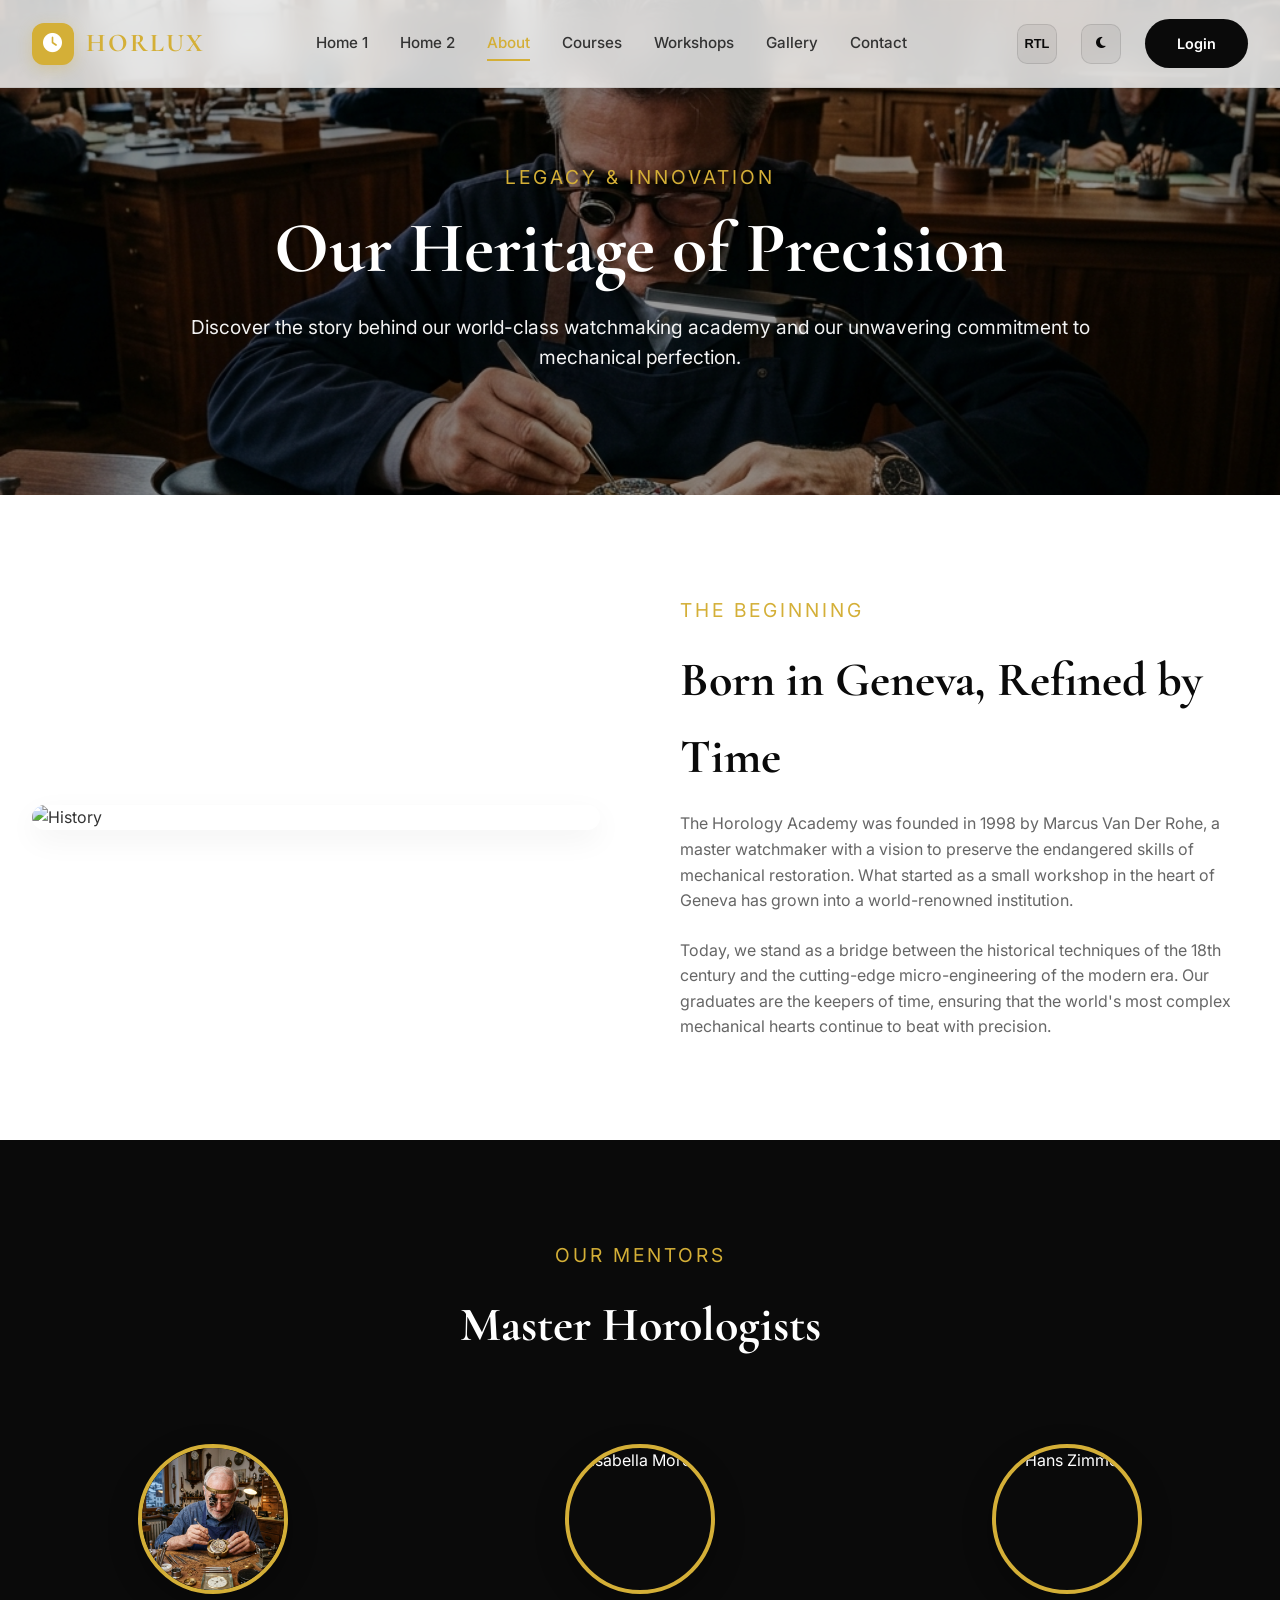
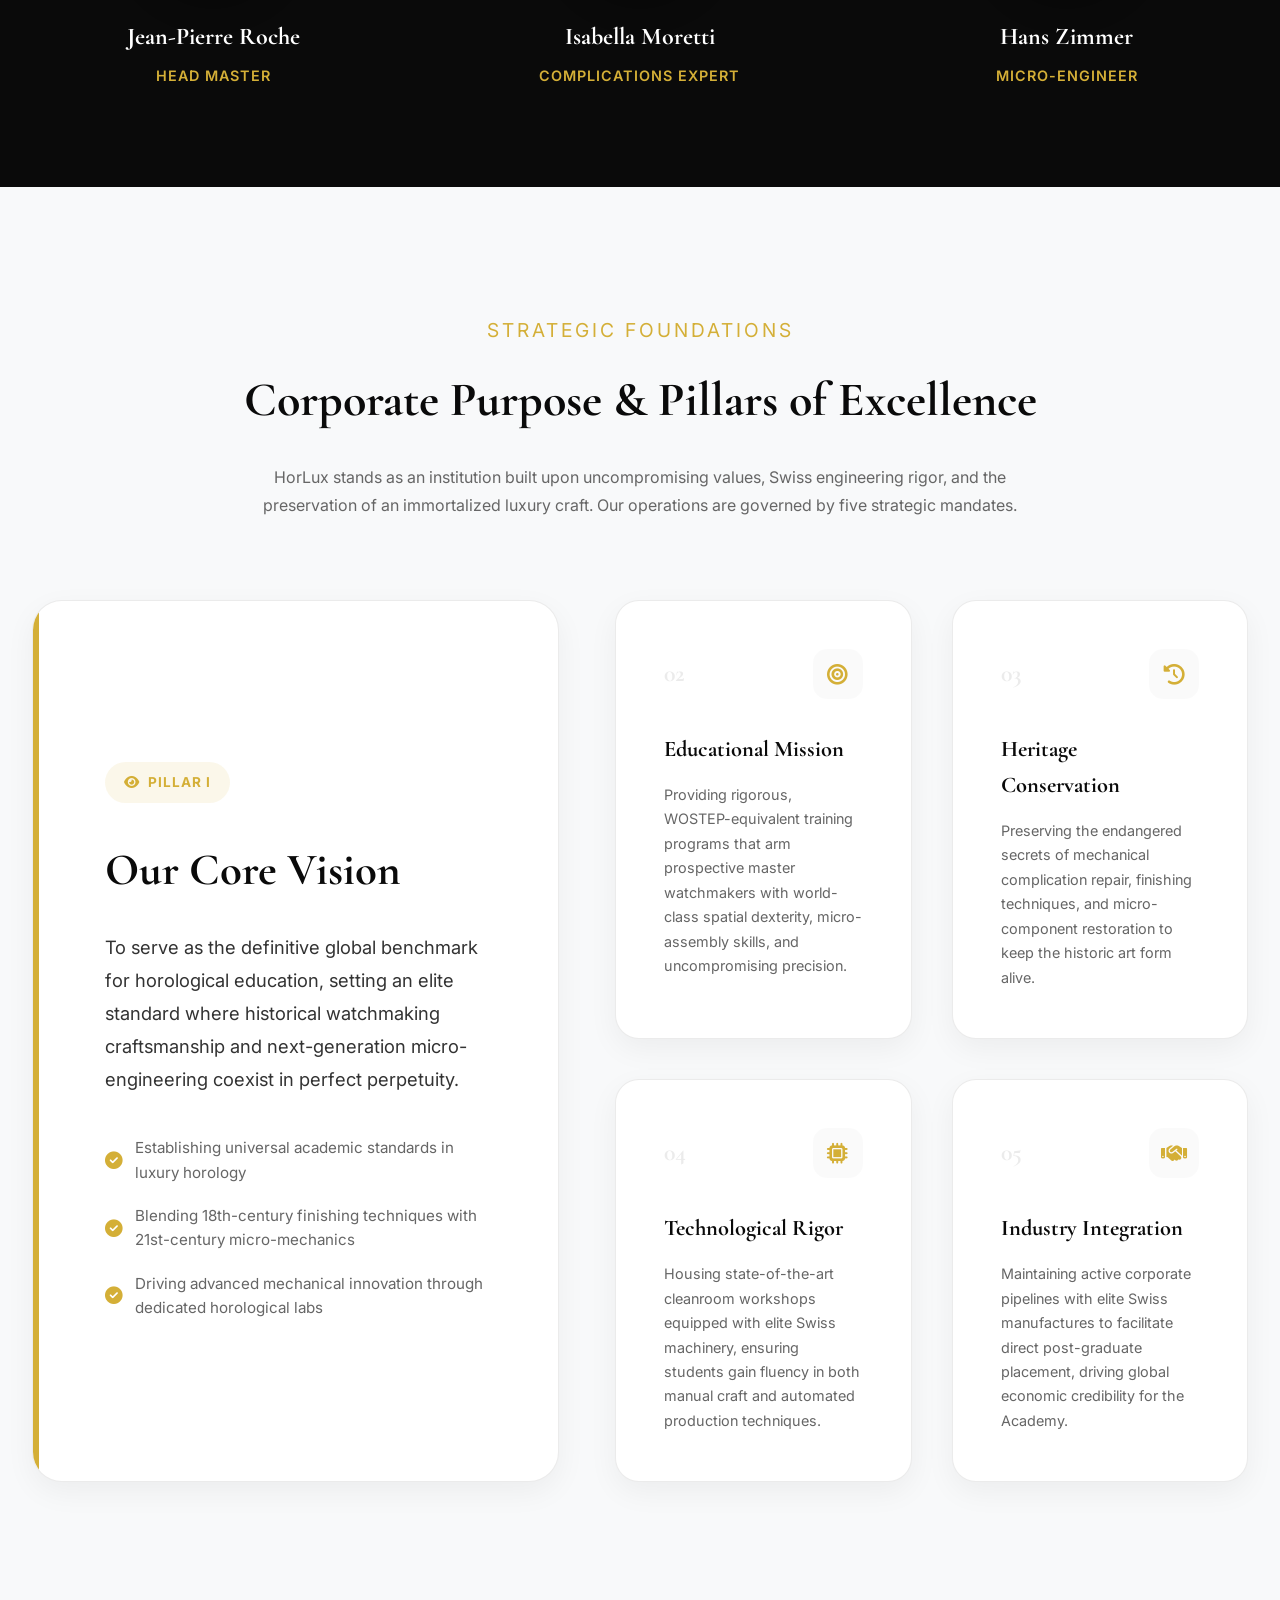
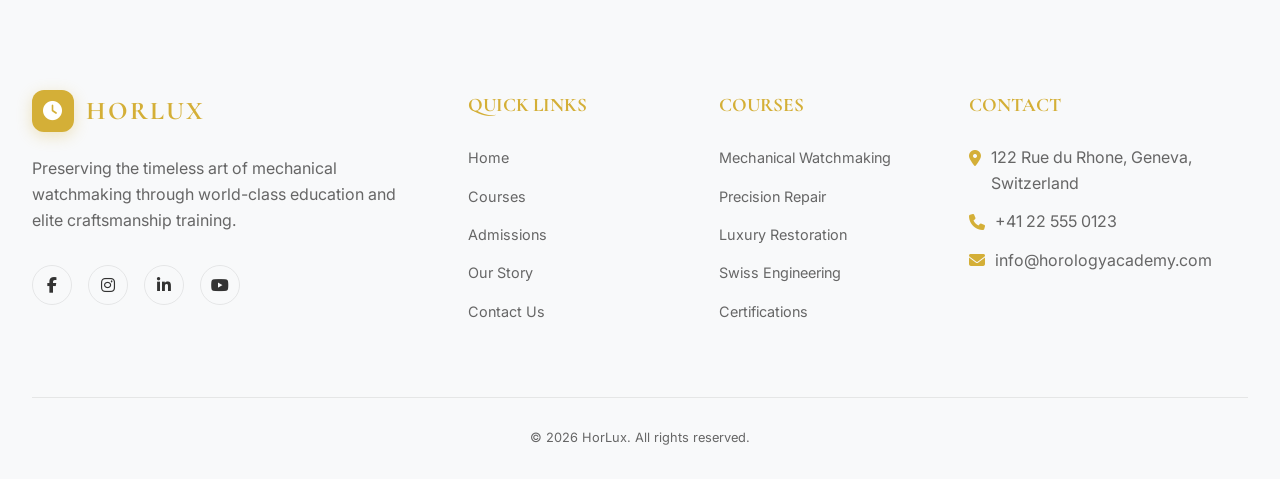
==== commit bfc18ecb: "doc3" ====
--- a/pages/about.html
+++ b/pages/about.html
@@ -14,9 +14,9 @@
         href="https://fonts.googleapis.com/css2?family=Cormorant+Garamond:wght@400;600;700&family=Inter:wght@300;400;500;600;700&display=swap"
         rel="stylesheet">
     <link rel="stylesheet" href="https://cdnjs.cloudflare.com/ajax/libs/font-awesome/6.4.0/css/all.min.css">
-    <link rel="stylesheet" href="../assets/css/style.css">
-    <link rel="stylesheet" href="../assets/css/dark-mode.css">
-    <link rel="stylesheet" href="../assets/css/rtl.css">
+    <link rel="stylesheet" href="../assets/css/style.css?v=2.0">
+    <link rel="stylesheet" href="../assets/css/dark-mode.css?v=2.0">
+    <link rel="stylesheet" href="../assets/css/rtl.css?v=2.0">
 </head>
 
 <body>
@@ -133,21 +133,71 @@
         </div>
     </section>
 
-    <!-- Mission & Vision -->
-    <section class="mission-vision">
-        <div class="container">
-            <div class="mission-grid">
-                <div data-reveal class="mission-card">
-                    <i class="fas fa-eye"></i>
-                    <h3>Our Vision</h3>
-                    <p>To be the global benchmark for horological education, where the
-                        past and future of watchmaking coexist in perfect harmony.</p>
-                </div>
-                <div data-reveal class="mission-card">
-                    <i class="fas fa-bullseye"></i>
-                    <h3>Our Mission</h3>
-                    <p>To provide elite-level training that empowers the next
-                        generation of master watchmakers with technical precision and artistic integrity.</p>
+    <!-- Corporate Mission, Vision & Strategic Pillars -->
+    <section class="corporate-mandate" style="padding: 8rem 0;">
+        <div class="container">
+            <div style="text-align: center; margin-bottom: 5rem;" data-reveal>
+                <span class="hero-tagline" style="color: var(--primary-gold);">Strategic Foundations</span>
+                <h2 class="section-title-split" style="margin-bottom: 1.5rem;">Corporate Purpose & Pillars of Excellence</h2>
+                <p style="color: var(--text-muted); max-width: 800px; margin: 0 auto; line-height: 1.8;">
+                    HorLux stands as an institution built upon uncompromising values, Swiss engineering rigor, and the preservation of an immortalized luxury craft. Our operations are governed by five strategic mandates.
+                </p>
+            </div>
+
+            <div class="mandate-layout">
+                <!-- Section 1: The Core Vision (Prominent Left Pillar) -->
+                <div class="mandate-primary-card" data-reveal>
+                    <div class="mandate-badge"><i class="fas fa-eye"></i> Pillar I</div>
+                    <h3>Our Core Vision</h3>
+                    <p class="mandate-lead">To serve as the definitive global benchmark for horological education, setting an elite standard where historical watchmaking craftsmanship and next-generation micro-engineering coexist in perfect perpetuity.</p>
+                    <ul class="mandate-bullet-list">
+                        <li><i class="fas fa-check-circle"></i> Establishing universal academic standards in luxury horology</li>
+                        <li><i class="fas fa-check-circle"></i> Blending 18th-century finishing techniques with 21st-century micro-mechanics</li>
+                        <li><i class="fas fa-check-circle"></i> Driving advanced mechanical innovation through dedicated horological labs</li>
+                    </ul>
+                </div>
+
+                <!-- Right Column: 2x2 Grid of the other 4 Pillars -->
+                <div class="mandate-secondary-grid">
+                    <!-- Section 2: Educational Mission -->
+                    <div class="mandate-card" data-reveal>
+                        <div class="mandate-card-header">
+                            <span class="mandate-num">02</span>
+                            <div class="mandate-icon"><i class="fas fa-bullseye"></i></div>
+                        </div>
+                        <h4>Educational Mission</h4>
+                        <p>Providing rigorous, WOSTEP-equivalent training programs that arm prospective master watchmakers with world-class spatial dexterity, micro-assembly skills, and uncompromising precision.</p>
+                    </div>
+
+                    <!-- Section 3: Heritage Preservation -->
+                    <div class="mandate-card" data-reveal>
+                        <div class="mandate-card-header">
+                            <span class="mandate-num">03</span>
+                            <div class="mandate-icon"><i class="fas fa-history"></i></div>
+                        </div>
+                        <h4>Heritage Conservation</h4>
+                        <p>Preserving the endangered secrets of mechanical complication repair, finishing techniques, and micro-component restoration to keep the historic art form alive.</p>
+                    </div>
+
+                    <!-- Section 4: Technological Rigor -->
+                    <div class="mandate-card" data-reveal>
+                        <div class="mandate-card-header">
+                            <span class="mandate-num">04</span>
+                            <div class="mandate-icon"><i class="fas fa-microchip"></i></div>
+                        </div>
+                        <h4>Technological Rigor</h4>
+                        <p>Housing state-of-the-art cleanroom workshops equipped with elite Swiss machinery, ensuring students gain fluency in both manual craft and automated production techniques.</p>
+                    </div>
+
+                    <!-- Section 5: Industry Integration -->
+                    <div class="mandate-card" data-reveal>
+                        <div class="mandate-card-header">
+                            <span class="mandate-num">05</span>
+                            <div class="mandate-icon"><i class="fas fa-handshake"></i></div>
+                        </div>
+                        <h4>Industry Integration</h4>
+                        <p>Maintaining active corporate pipelines with elite Swiss manufactures to facilitate direct post-graduate placement, driving global economic credibility for the Academy.</p>
+                    </div>
                 </div>
             </div>
         </div>
--- a/assets/css/style.css
+++ b/assets/css/style.css
@@ -407,13 +407,15 @@
 .btn-primary {
     background: var(--primary-gold);
     color: white;
+    border: 2px solid var(--primary-gold);
 }
 
 .btn-primary:hover {
-    background: white;
-    color: var(--primary-black);
+    background: var(--primary-black) !important;
+    color: white !important;
+    border-color: var(--primary-black) !important;
     transform: translateY(-5px);
-    box-shadow: 0 10px 20px rgba(0,0,0,0.2);
+    box-shadow: 0 10px 20px rgba(0,0,0,0.15);
 }
 
 .btn-outline {
@@ -430,31 +432,39 @@
 .btn-outline:hover,
 .hero .btn-outline:hover,
 .hero-2 .btn-outline:hover {
-    background: var(--text-heading);
-    color: var(--bg-body);
+    background: var(--primary-gold) !important;
+    color: white !important;
+    border-color: var(--primary-gold) !important;
     transform: translateY(-5px);
-}
-
-.hero .btn-outline:hover,
-.hero-2 .btn-outline:hover {
-    background: white !important;
-    color: var(--primary-black) !important;
 }
 
 /* --- Form Elements --- */
 input, textarea, select {
+    display: block;
+    width: 100%;
     background: var(--bg-card);
     border: 1px solid var(--border-color);
     color: var(--text-main);
-    padding: 1rem;
-    border-radius: 10px;
+    padding: 1.2rem;
+    border-radius: 12px;
     font-family: inherit;
+    font-size: 1.05rem;
     transition: var(--transition-smooth);
 }
 
 input:focus, textarea:focus {
     outline: none;
     border-color: var(--primary-gold);
+}
+
+input[type="checkbox"],
+input[type="radio"] {
+    display: inline-block !important;
+    width: auto !important;
+    height: auto !important;
+    padding: 0 !important;
+    margin: 0 !important;
+    cursor: pointer;
 }
 
 label {
@@ -611,8 +621,13 @@
     transition: 0.4s cubic-bezier(0.4, 0, 0.2, 1);
 }
 
-.course-card:hover .learn-more {
-    color: var(--primary-gold);
+.course-card:hover .learn-more,
+.learn-more:hover {
+    color: var(--primary-gold) !important;
+}
+
+.learn-more:hover i {
+    color: var(--primary-gold) !important;
 }
 
 .learn-more i {
@@ -738,6 +753,7 @@
     background: white;
     color: var(--primary-black) !important;
     min-width: 250px;
+    border: 2px solid white;
 }
 
 /* --- Testimonials --- */
@@ -807,9 +823,12 @@
     letter-spacing: 1px;
 }
 
-.btn-white:hover {
-    background: var(--primary-black);
+.btn-white:hover,
+.cta-banner .btn-white:hover,
+body.dark-mode .cta-banner .btn-white:hover {
+    background: transparent !important;
     color: white !important;
+    border-color: white !important;
     transform: translateY(-5px);
 }
 
@@ -869,7 +888,7 @@
 }
 
 .footer-links a:hover {
-    color: var(--primary-gold);
+    color: var(--primary-gold) !important;
     padding-left: 5px;
 }
 
@@ -891,8 +910,9 @@
 }
 
 .social-icon:hover {
-    background: var(--primary-gold);
-    border-color: var(--primary-gold);
+    background: var(--primary-gold) !important;
+    border-color: var(--primary-gold) !important;
+    color: var(--primary-black) !important;
 }
 
 .footer-bottom {
@@ -975,6 +995,10 @@
     font-family: 'Cormorant Garamond', serif;
 }
 
+.instructors-preview .instructor-name {
+    color: white !important;
+}
+
 .instructor-role {
     color: var(--primary-gold);
     font-weight: 600;
@@ -996,7 +1020,7 @@
 
 .instructor-img-wrapper-home2 {
     width: 100%;
-    height: 400px;
+    height: 350px;
     border-radius: 20px;
     overflow: hidden;
     margin-bottom: 1.5rem;
@@ -1134,34 +1158,164 @@
     border-radius: 20px !important;
 }
 
-/* --- Mission & Vision --- */
-.mission-grid {
+/* --- Corporate Mandates / Mission & Vision Redesign --- */
+.corporate-mandate {
+    background: var(--bg-section) !important;
+}
+
+.mandate-layout {
+    display: grid;
+    grid-template-columns: 1fr 1.2fr;
+    gap: 3.5rem;
+    align-items: stretch;
+}
+
+.mandate-primary-card {
+    background: white;
+    padding: 4.5rem;
+    border-radius: 30px;
+    box-shadow: var(--card-shadow);
+    border: 1px solid var(--border-color);
+    display: flex;
+    flex-direction: column;
+    justify-content: center;
+    position: relative;
+    overflow: hidden;
+}
+
+.mandate-primary-card::before {
+    content: '';
+    position: absolute;
+    top: 0;
+    left: 0;
+    width: 6px;
+    height: 100%;
+    background: var(--primary-gold);
+}
+
+.mandate-badge {
+    background: rgba(212, 175, 55, 0.1);
+    color: var(--primary-gold);
+    padding: 0.6rem 1.2rem;
+    border-radius: 50px;
+    font-size: 0.85rem;
+    font-weight: 700;
+    text-transform: uppercase;
+    letter-spacing: 1px;
+    display: inline-flex;
+    align-items: center;
+    gap: 8px;
+    margin-bottom: 2rem;
+    align-self: flex-start;
+}
+
+.mandate-primary-card h3 {
+    font-size: 2.8rem;
+    font-family: 'Cormorant Garamond', serif;
+    color: var(--text-heading);
+    margin-bottom: 1.5rem;
+}
+
+.mandate-lead {
+    font-size: 1.15rem;
+    line-height: 1.8;
+    color: var(--text-main);
+    margin-bottom: 2.5rem;
+}
+
+.mandate-bullet-list {
+    list-style: none;
+    padding: 0;
+    margin: 0;
+    display: grid;
+    gap: 1.2rem;
+}
+
+.mandate-bullet-list li {
+    display: flex;
+    align-items: center;
+    gap: 12px;
+    color: var(--text-muted);
+    font-size: 0.95rem;
+}
+
+.mandate-bullet-list li i {
+    color: var(--primary-gold);
+    font-size: 1.1rem;
+}
+
+.mandate-secondary-grid {
     display: grid;
     grid-template-columns: 1fr 1fr;
-    gap: 4rem;
-}
-
-.mission-card {
+    gap: 2.5rem;
+}
+
+.mandate-card {
     background: white;
-    padding: 4rem;
-    border-radius: 30px;
+    padding: 3rem;
+    border-radius: 24px;
     box-shadow: var(--card-shadow);
-    text-align: center;
-}
-
-.mission-card i {
-    font-size: 3rem;
+    border: 1px solid var(--border-color);
+    transition: var(--transition-smooth);
+    display: flex;
+    flex-direction: column;
+}
+
+.mandate-card:hover {
+    transform: translateY(-8px);
+    border-color: var(--primary-gold);
+    box-shadow: 0 15px 30px rgba(212, 175, 55, 0.08);
+}
+
+.mandate-card-header {
+    display: flex;
+    justify-content: space-between;
+    align-items: center;
+    margin-bottom: 2rem;
+}
+
+.mandate-num {
+    font-size: 1.5rem;
+    font-weight: 700;
+    color: rgba(0, 0, 0, 0.08);
+    font-family: 'Cormorant Garamond', serif;
+    transition: var(--transition-smooth);
+}
+
+.mandate-card:hover .mandate-num {
+    color: rgba(212, 175, 55, 0.2);
+}
+
+.mandate-icon {
+    width: 50px;
+    height: 50px;
+    background: rgba(0, 0, 0, 0.02);
+    border-radius: 14px;
     color: var(--primary-gold);
-    margin-bottom: 1.5rem;
-}
-
-.mission-card h3 {
-    font-size: 2rem;
+    display: flex;
+    align-items: center;
+    justify-content: center;
+    font-size: 1.3rem;
+    transition: var(--transition-smooth);
+}
+
+.mandate-card:hover .mandate-icon {
+    background: var(--primary-gold);
+    color: white;
+}
+
+.mandate-card h4 {
+    font-size: 1.4rem;
+    color: var(--text-heading);
     margin-bottom: 1rem;
-}
-
-.mission-card p {
+    font-family: 'Cormorant Garamond', serif;
+}
+
+.mandate-card p {
     color: var(--text-muted);
+    font-size: 0.9rem;
+    line-height: 1.7;
+    margin: 0;
 }
 
 /* --- Video Showcase --- */
@@ -1196,7 +1350,7 @@
     left: 0;
     width: 100%;
     height: 100%;
-    background: linear-gradient(to top, rgba(0,0,0,0.8), transparent);
+    background: rgba(0, 0, 0, 0.55);
     display: flex;
     flex-direction: column;
     justify-content: center;
@@ -1204,6 +1358,11 @@
     color: white;
     padding: 2rem;
     text-align: center;
+    transition: var(--transition-smooth);
+}
+
+.video-item:hover .video-overlay {
+    background: rgba(0, 0, 0, 0.7);
 }
 
 .play-btn {
@@ -1227,9 +1386,10 @@
     color: white;
 }
 
-.video-title {
-    font-size: 1.8rem;
+.video-item .video-title {
+    font-size: 1.4rem !important;
     font-family: 'Cormorant Garamond', serif;
+    font-weight: 700 !important;
     line-height: 1.2;
 }
 
@@ -1495,8 +1655,9 @@
 /* --- Contact Page --- */
 .contact-grid {
     display: grid;
-    grid-template-columns: repeat(3, 1fr);
+    grid-template-columns: repeat(3, minmax(0, 1fr));
     gap: 2.5rem;
+    align-items: stretch;
 }
 
 .contact-card {
@@ -1507,6 +1668,9 @@
     text-align: center;
     border: 1px solid var(--border-color);
     transition: var(--transition-smooth);
+    height: 100%;
+    word-wrap: break-word;
+    overflow-wrap: break-word;
 }
 
 .contact-card:hover {
@@ -1549,7 +1713,7 @@
     border-radius: 30px;
     box-shadow: var(--card-shadow);
     border: 1px solid var(--border-color);
-    max-width: 700px;
+    max-width: 850px;
     margin: 0 auto;
     width: 100%;
 }
@@ -1581,7 +1745,7 @@
 /* --- Home 2 Specifics --- */
 .curriculum-grid-home2 {
     display: grid;
-    grid-template-columns: 1fr 450px 1fr;
+    grid-template-columns: 1fr 380px 1fr;
     gap: 5rem;
     align-items: center;
 }
@@ -1592,7 +1756,7 @@
 
 .curriculum-img-home2 img {
     width: 100%;
-    height: 650px;
+    height: 500px;
     object-fit: cover;
     border-radius: 30px;
     box-shadow: var(--card-shadow);
@@ -1624,7 +1788,7 @@
 }
 
 .gallery-item-home2 {
-    height: 380px;
+    height: 320px;
     border-radius: 20px;
     overflow: hidden;
     box-shadow: var(--card-shadow);
@@ -1685,6 +1849,7 @@
 
 .newsletter-input {
     flex: 1;
+    width: auto;
     padding: 1.2rem 1.5rem;
     border-radius: 12px;
     border: 1px solid rgba(255,255,255,0.1);
@@ -1820,13 +1985,18 @@
     .video-preview-card { height: 400px !important; }
 
     .contact-grid { 
-        grid-template-columns: repeat(3, 1fr) !important;
+        display: grid !important;
+        grid-template-columns: repeat(3, minmax(0, 1fr)) !important;
         gap: 1.5rem !important;
+        align-items: stretch !important;
     }
     
     .contact-card {
+        height: 100% !important;
         padding: 2rem 1.5rem !important;
         text-align: left !important;
+        word-wrap: break-word;
+        overflow-wrap: break-word;
     }
     
     .contact-icon {
@@ -2046,6 +2216,16 @@
 
     .video-item {
         height: 400px !important;
+    }
+
+    .mandate-layout {
+        grid-template-columns: 1fr !important;
+        gap: 3rem !important;
+    }
+    
+    .mandate-secondary-grid {
+        grid-template-columns: 1fr 1fr !important;
+        gap: 2rem !important;
     }
 }
 
@@ -2346,13 +2526,22 @@
         border-radius: 15px !important;
     }
 
-    .mission-grid {
+    .mandate-layout {
         grid-template-columns: 1fr !important;
         gap: 2rem !important;
     }
 
-    .mission-card {
+    .mandate-secondary-grid {
+        grid-template-columns: 1fr !important;
+        gap: 1.5rem !important;
+    }
+
+    .mandate-primary-card {
         padding: 3rem 1.5rem !important;
+    }
+
+    .mandate-card {
+        padding: 2rem 1.5rem !important;
     }
 
     .recognition-grid {
--- a/assets/css/dark-mode.css
+++ b/assets/css/dark-mode.css
@@ -88,7 +88,6 @@
 body.dark-mode .hero-2 .hero-tagline,
 body.dark-mode .hero-tagline {
     color: var(--primary-gold) !important;
-    text-shadow: 0 2px 10px rgba(0, 0, 0, 0.5);
     opacity: 1 !important;
     visibility: visible !important;
 }
@@ -96,17 +95,14 @@
 body.dark-mode .hero-subtitle,
 body.dark-mode .counter-label {
     color: rgba(255, 255, 255, 0.8) !important;
-    text-shadow: 0 2px 10px rgba(0, 0, 0, 0.5);
 }
 
 .hero-tagline {
     color: var(--primary-gold) !important;
-    text-shadow: 0 2px 10px rgba(0, 0, 0, 0.5);
 }
 
 .hero-subtitle {
     color: rgba(255, 255, 255, 0.95) !important;
-    text-shadow: 0 2px 10px rgba(0, 0, 0, 0.5);
 }
 
 .counter-label {
@@ -135,8 +131,9 @@
 }
 
 body.dark-mode .btn-outline:hover {
-    background: #FFFFFF;
-    color: #0A0A0A;
+    background: var(--primary-gold) !important;
+    border-color: var(--primary-gold) !important;
+    color: #FFFFFF !important;
 }
 
 /* CTA Buttons - Keep high contrast on Gold background */
@@ -158,6 +155,13 @@
 body.dark-mode .btn-white:hover {
     background: #0A0A0A !important;
     color: #FFFFFF !important;
+}
+
+body.dark-mode .btn-primary:hover {
+    background: #FFFFFF !important;
+    border-color: #FFFFFF !important;
+    color: #0A0A0A !important;
+    box-shadow: 0 10px 20px rgba(255, 255, 255, 0.1);
 }
 
 /* Forms */
@@ -195,6 +199,30 @@
     color: var(--primary-gold);
 }
 
+/* Corporate Mandate Dark Mode Adjustments */
+body.dark-mode .mandate-primary-card,
+body.dark-mode .mandate-card {
+    background-color: var(--bg-card) !important;
+    border-color: var(--border-color) !important;
+}
+
+body.dark-mode .mandate-num {
+    color: rgba(255, 255, 255, 0.06);
+}
+
+body.dark-mode .mandate-card:hover .mandate-num {
+    color: rgba(212, 175, 55, 0.25);
+}
+
+body.dark-mode .mandate-icon {
+    background: rgba(255, 255, 255, 0.03);
+}
+
+body.dark-mode .mandate-card:hover .mandate-icon {
+    background: var(--primary-gold);
+    color: var(--primary-black) !important;
+}
+
 /* Miscellaneous */
 body.dark-mode .logo-icon {
     box-shadow: 0 4px 15px rgba(212, 175, 55, 0.4);
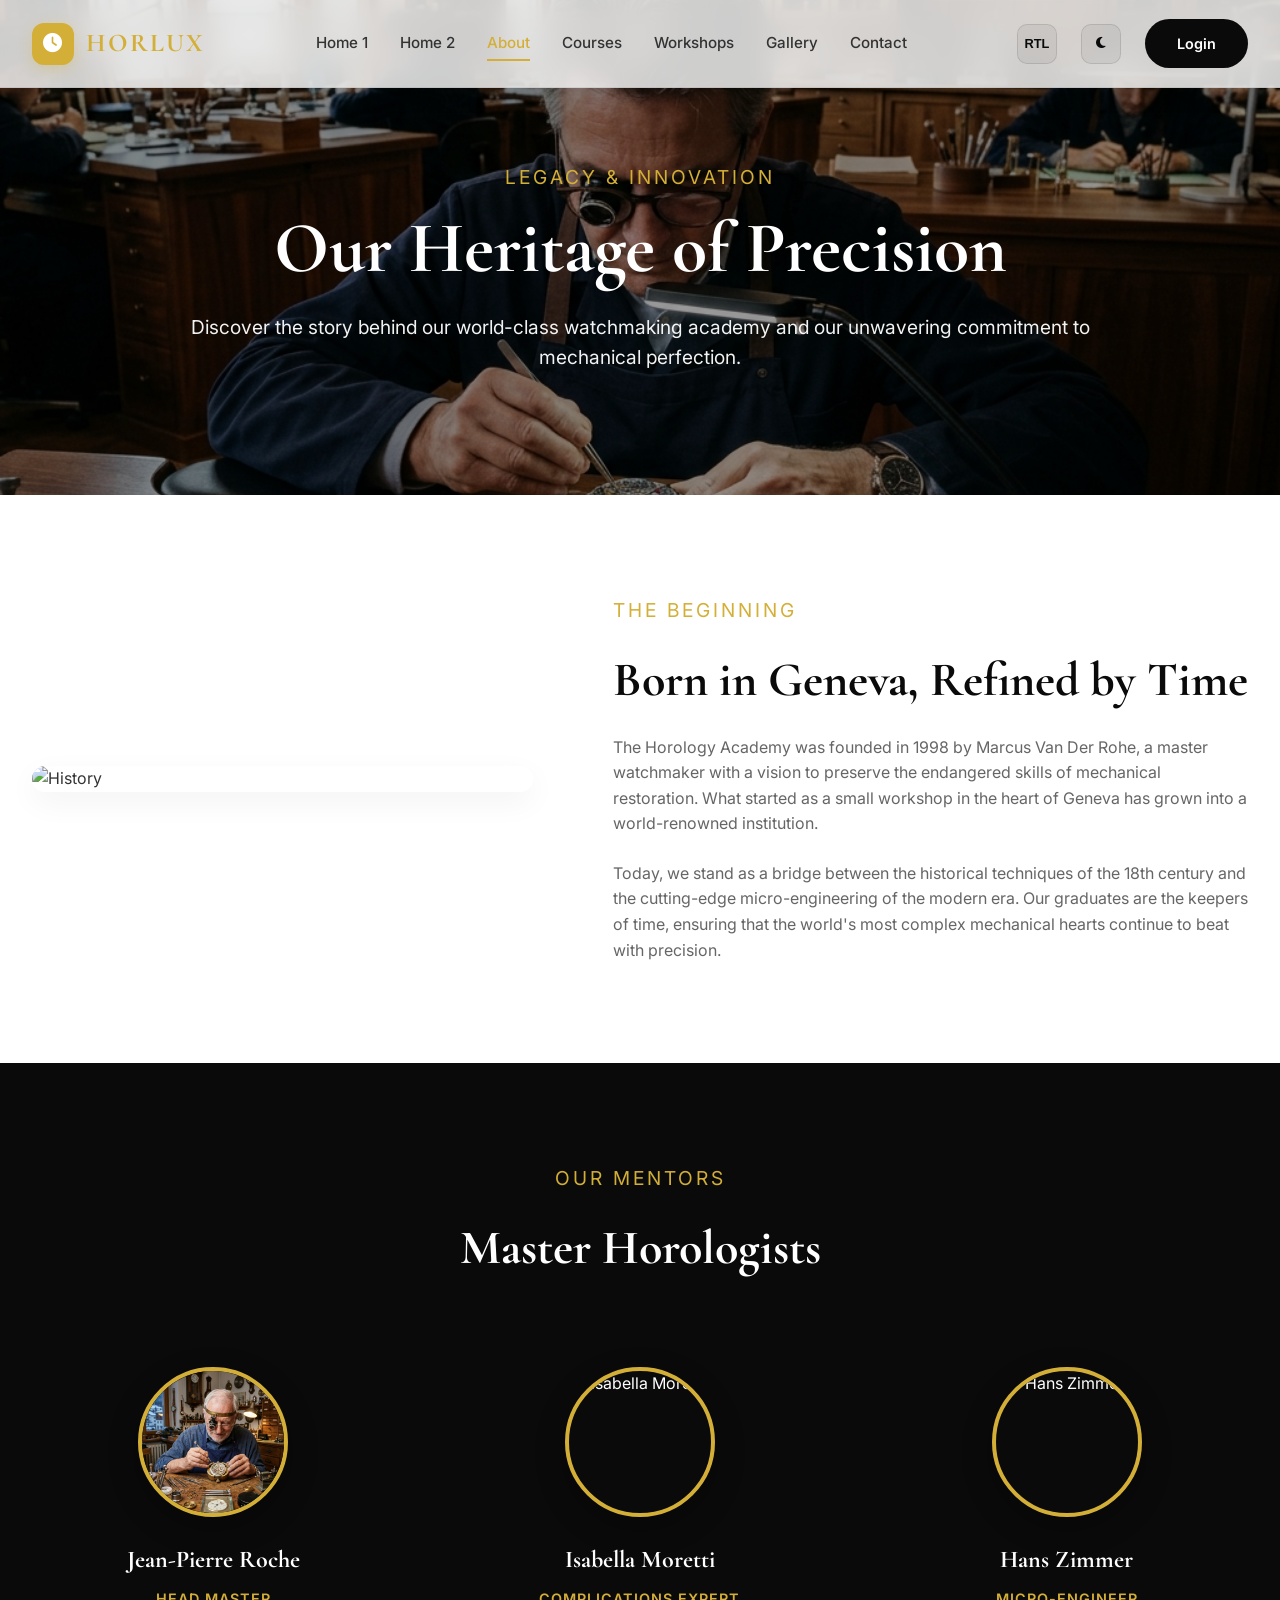
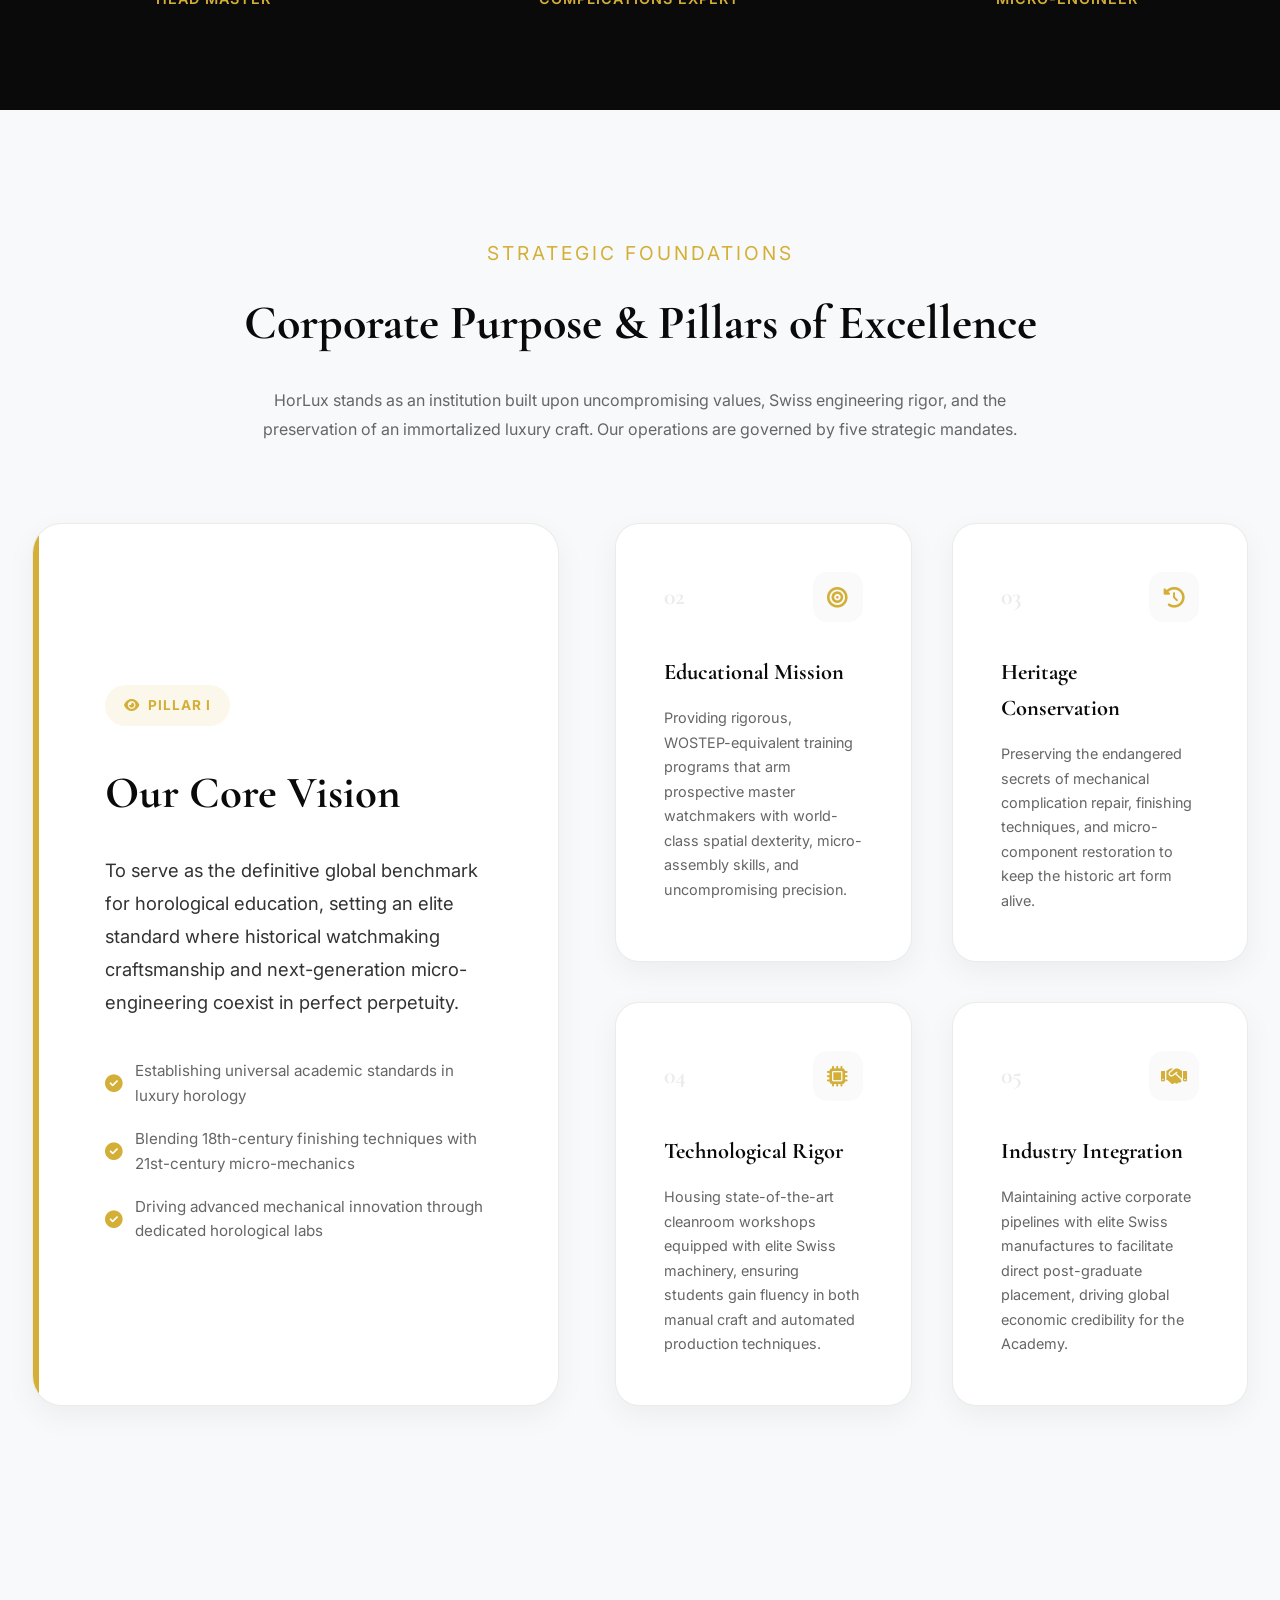
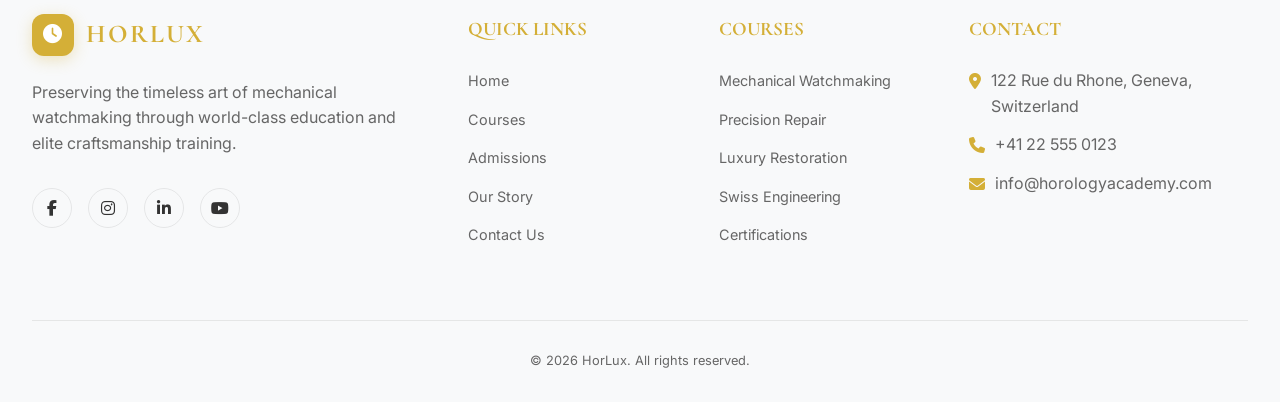
==== commit d8704cfa: "about" ====
--- a/pages/about.html
+++ b/pages/about.html
@@ -75,8 +75,7 @@
                 <div class="split-col-content">
                     <div class="history-header" data-reveal>
                         <span class="hero-tagline" style="color: var(--primary-gold);">The Beginning</span>
-                        <h2 class="section-title-split" style="margin-bottom: 1rem;">Born in Geneva, Refined by Time
-                        </h2>
+                        <h2 class="section-title-split" style="margin-bottom: 1rem; white-space: nowrap;">Born in Geneva, Refined by Time</h2>
                     </div>
                     <div class="history-body" data-reveal>
                         <p style="margin-bottom: 1.5rem; color: var(--text-muted);">The Horology Academy was founded in
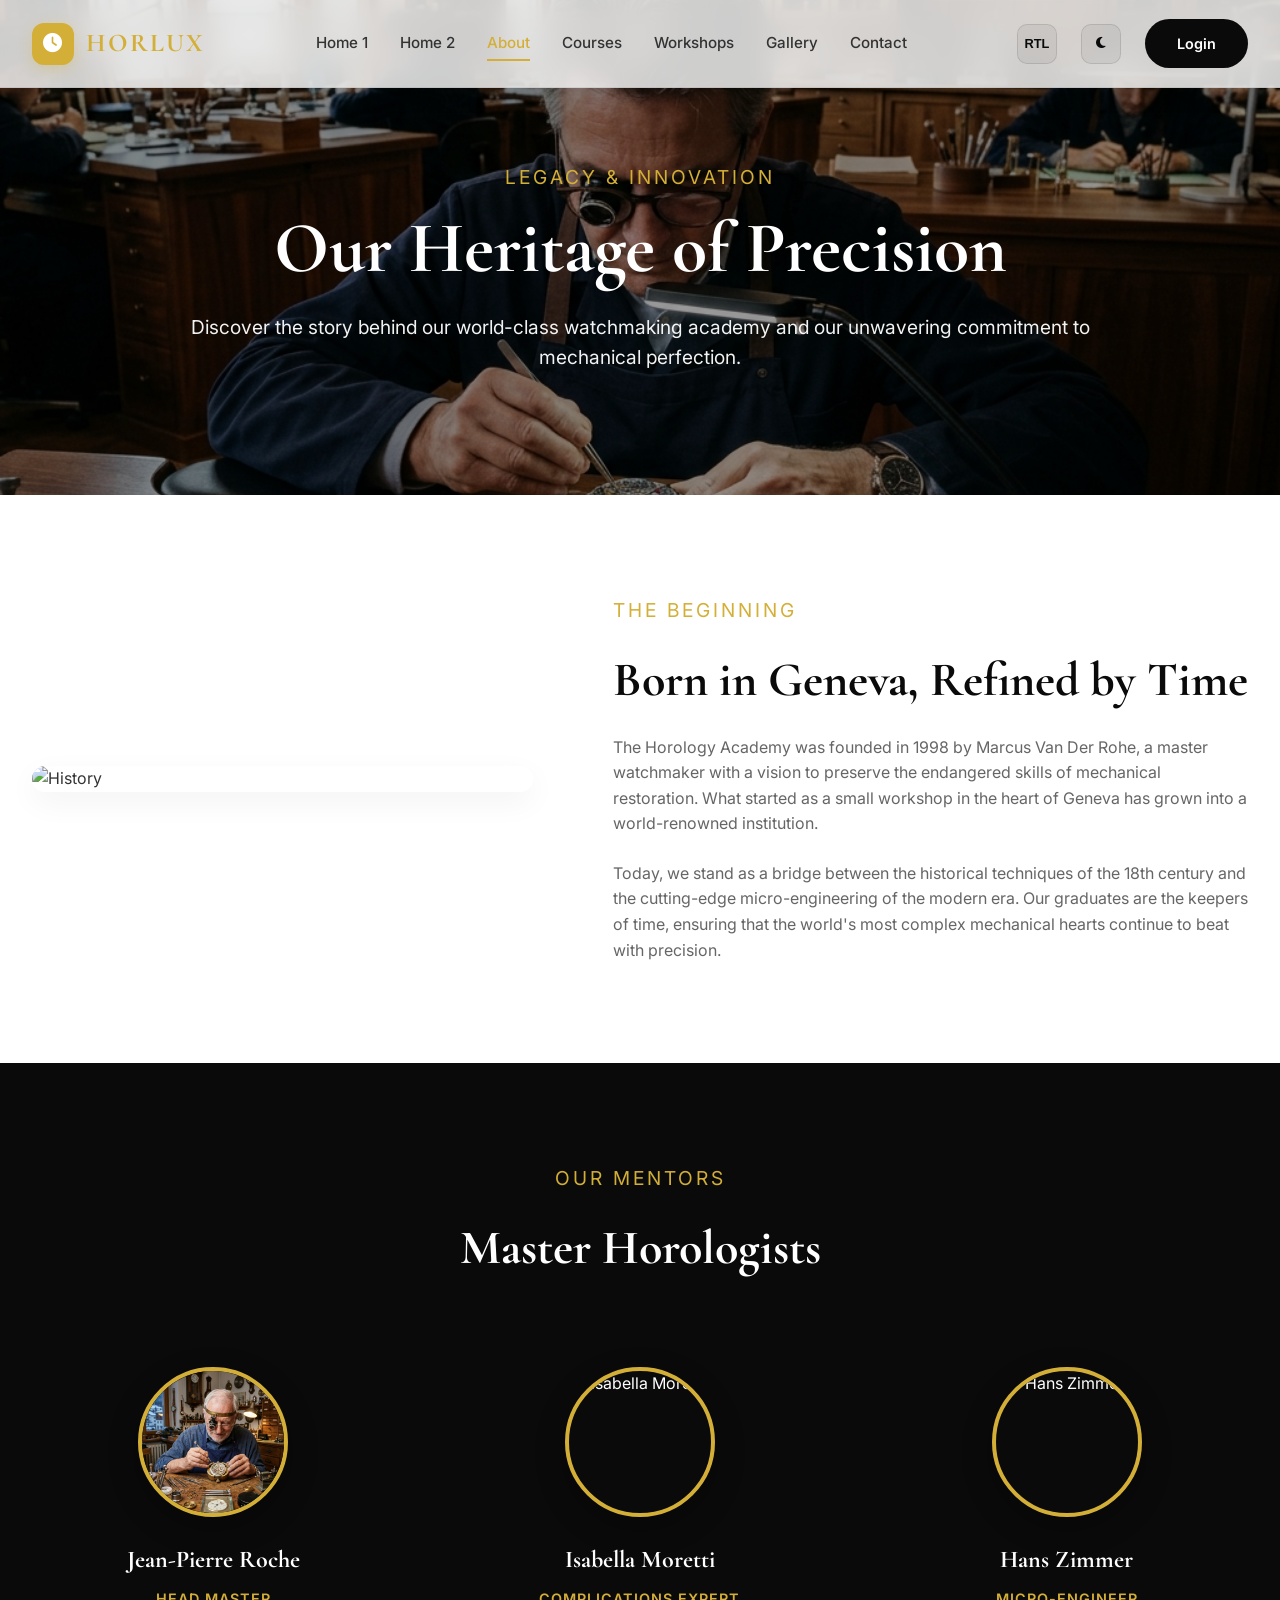
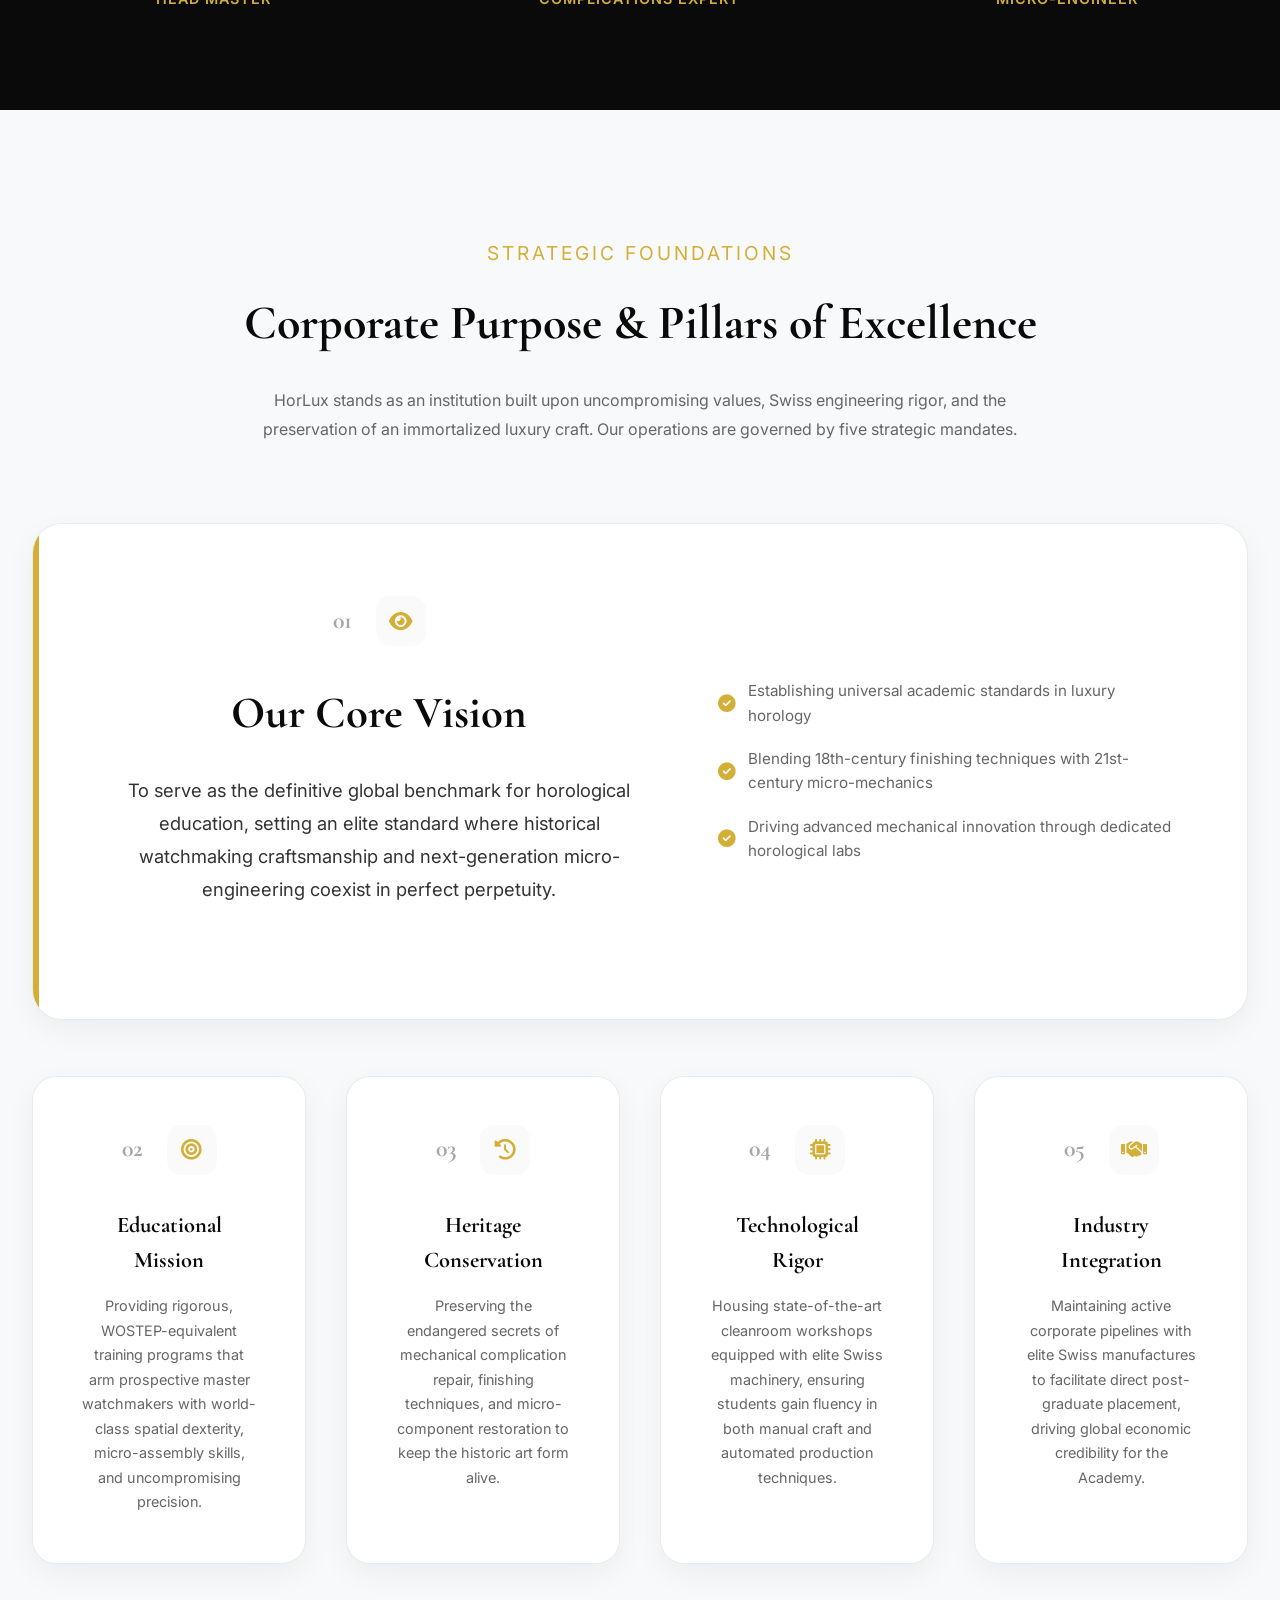
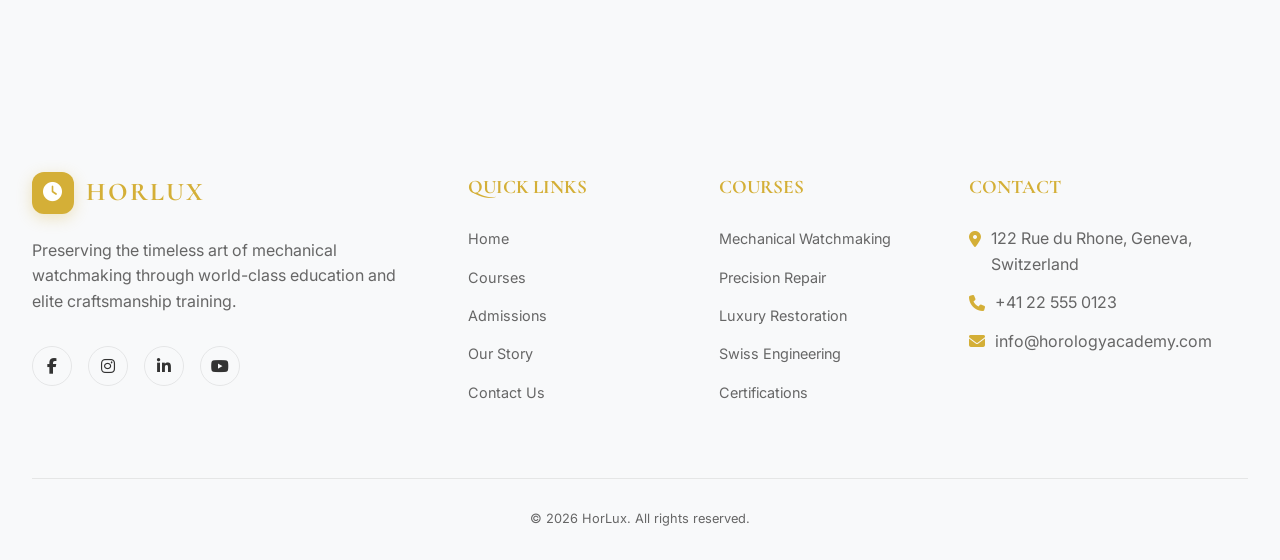
==== commit 5c7aab1d: "login" ====
--- a/pages/about.html
+++ b/pages/about.html
@@ -14,9 +14,9 @@
         href="https://fonts.googleapis.com/css2?family=Cormorant+Garamond:wght@400;600;700&family=Inter:wght@300;400;500;600;700&display=swap"
         rel="stylesheet">
     <link rel="stylesheet" href="https://cdnjs.cloudflare.com/ajax/libs/font-awesome/6.4.0/css/all.min.css">
-    <link rel="stylesheet" href="../assets/css/style.css?v=2.0">
+    <link rel="stylesheet" href="../assets/css/style.css?v=3.0">
     <link rel="stylesheet" href="../assets/css/dark-mode.css?v=2.0">
-    <link rel="stylesheet" href="../assets/css/rtl.css?v=2.0">
+    <link rel="stylesheet" href="../assets/css/rtl.css?v=2.2">
 </head>
 
 <body>
@@ -146,9 +146,14 @@
             <div class="mandate-layout">
                 <!-- Section 1: The Core Vision (Prominent Left Pillar) -->
                 <div class="mandate-primary-card" data-reveal>
-                    <div class="mandate-badge"><i class="fas fa-eye"></i> Pillar I</div>
-                    <h3>Our Core Vision</h3>
-                    <p class="mandate-lead">To serve as the definitive global benchmark for horological education, setting an elite standard where historical watchmaking craftsmanship and next-generation micro-engineering coexist in perfect perpetuity.</p>
+                    <div class="mandate-primary-content">
+                        <div class="mandate-card-header">
+                            <span class="mandate-num">01</span>
+                            <div class="mandate-icon"><i class="fas fa-eye"></i></div>
+                        </div>
+                        <h3>Our Core Vision</h3>
+                        <p class="mandate-lead">To serve as the definitive global benchmark for horological education, setting an elite standard where historical watchmaking craftsmanship and next-generation micro-engineering coexist in perfect perpetuity.</p>
+                    </div>
                     <ul class="mandate-bullet-list">
                         <li><i class="fas fa-check-circle"></i> Establishing universal academic standards in luxury horology</li>
                         <li><i class="fas fa-check-circle"></i> Blending 18th-century finishing techniques with 21st-century micro-mechanics</li>
--- a/assets/css/style.css
+++ b/assets/css/style.css
@@ -43,7 +43,6 @@
     color: var(--text-main);
     background-color: var(--bg-body);
     line-height: 1.6;
-    overflow-x: hidden;
     transition: background-color 0.4s ease, color 0.4s ease;
 }
 
@@ -416,6 +415,16 @@
     border-color: var(--primary-black) !important;
     transform: translateY(-5px);
     box-shadow: 0 10px 20px rgba(0,0,0,0.15);
+}
+
+/* Hover override for primary buttons in dark sections to ensure high visibility */
+.video-showcase .btn-primary:hover,
+.hero .btn-primary:hover,
+.hero-2 .btn-primary:hover {
+    background: #FFFFFF !important;
+    color: var(--primary-black) !important;
+    border-color: #FFFFFF !important;
+    box-shadow: 0 10px 20px rgba(255, 255, 255, 0.15);
 }
 
 .btn-outline {
@@ -1165,7 +1174,7 @@
 
 .mandate-layout {
     display: grid;
-    grid-template-columns: 1fr 1.2fr;
+    grid-template-columns: 1fr;
     gap: 3.5rem;
     align-items: stretch;
 }
@@ -1176,11 +1185,35 @@
     border-radius: 30px;
     box-shadow: var(--card-shadow);
     border: 1px solid var(--border-color);
-    display: flex;
-    flex-direction: column;
-    justify-content: center;
+    display: grid;
+    grid-template-columns: 1.2fr 1fr;
+    gap: 4rem;
+    align-items: center;
     position: relative;
     overflow: hidden;
+    transition: var(--transition-smooth);
+}
+
+.mandate-primary-content {
+    display: flex;
+    flex-direction: column;
+    align-items: center;
+    text-align: center;
+}
+
+.mandate-primary-card:hover {
+    transform: translateY(-8px);
+    border-color: var(--primary-gold);
+    box-shadow: 0 15px 30px rgba(212, 175, 55, 0.08);
+}
+
+.mandate-primary-card:hover .mandate-num {
+    color: var(--primary-gold);
+}
+
+.mandate-primary-card:hover .mandate-icon {
+    background: var(--primary-gold);
+    color: white;
 }
 
 .mandate-primary-card::before {
@@ -1246,7 +1279,7 @@
 
 .mandate-secondary-grid {
     display: grid;
-    grid-template-columns: 1fr 1fr;
+    grid-template-columns: repeat(4, 1fr);
     gap: 2.5rem;
 }
 
@@ -1259,6 +1292,8 @@
     transition: var(--transition-smooth);
     display: flex;
     flex-direction: column;
+    align-items: center;
+    text-align: center;
 }
 
 .mandate-card:hover {
@@ -1269,21 +1304,25 @@
 
 .mandate-card-header {
     display: flex;
-    justify-content: space-between;
-    align-items: center;
+    flex-direction: row;
+    justify-content: center;
+    align-items: center;
+    gap: 1.5rem;
     margin-bottom: 2rem;
+    width: 100%;
+    text-align: center;
 }
 
 .mandate-num {
     font-size: 1.5rem;
     font-weight: 700;
-    color: rgba(0, 0, 0, 0.08);
+    color: rgba(0, 0, 0, 0.35);
     font-family: 'Cormorant Garamond', serif;
     transition: var(--transition-smooth);
 }
 
 .mandate-card:hover .mandate-num {
-    color: rgba(212, 175, 55, 0.2);
+    color: var(--primary-gold);
 }
 
 .mandate-icon {
@@ -1655,9 +1694,16 @@
 /* --- Contact Page --- */
 .contact-grid {
     display: grid;
-    grid-template-columns: repeat(3, minmax(0, 1fr));
+    grid-template-columns: repeat(4, minmax(0, 1fr));
     gap: 2.5rem;
     align-items: stretch;
+}
+
+.contact-socials {
+    display: flex;
+    gap: 1rem;
+    justify-content: center;
+    margin-top: 1rem;
 }
 
 .contact-card {
@@ -1986,9 +2032,13 @@
 
     .contact-grid { 
         display: grid !important;
-        grid-template-columns: repeat(3, minmax(0, 1fr)) !important;
+        grid-template-columns: repeat(2, minmax(0, 1fr)) !important;
         gap: 1.5rem !important;
         align-items: stretch !important;
+    }
+    
+    .contact-socials {
+        justify-content: flex-start !important;
     }
     
     .contact-card {
@@ -2227,6 +2277,12 @@
         grid-template-columns: 1fr 1fr !important;
         gap: 2rem !important;
     }
+
+    .mandate-primary-card {
+        grid-template-columns: 1fr !important;
+        gap: 2.5rem !important;
+        padding: 3.5rem !important;
+    }
 }
 
 /* --- MOBILE SCALING (max-width: 767px) --- */
@@ -2315,6 +2371,34 @@
     .tuition-table th, .tuition-table td {
         padding: 1rem 0 !important;
         font-size: 0.85rem !important;
+    }
+
+    /* Left-align tuition section on mobile */
+    .tuition-enrollment .split-grid > div:first-child {
+        text-align: left !important;
+        align-items: flex-start !important;
+        width: 100%;
+    }
+    .tuition-enrollment .tuition-title {
+        text-align: left !important;
+    }
+    .tuition-enrollment p {
+        text-align: left !important;
+    }
+    .tuition-enrollment .tuition-table {
+        text-align: left !important;
+    }
+    .tuition-enrollment .tuition-table th,
+    .tuition-enrollment .tuition-table td {
+        text-align: left !important;
+    }
+    .tuition-enrollment .tuition-table td:last-child {
+        text-align: right !important;
+    }
+    .tuition-enrollment .btn {
+        align-self: flex-start !important;
+        width: auto !important;
+        display: inline-flex !important;
     }
     
     .btn { 
@@ -2537,6 +2621,8 @@
     }
 
     .mandate-primary-card {
+        grid-template-columns: 1fr !important;
+        gap: 2rem !important;
         padding: 3rem 1.5rem !important;
     }
 
--- a/assets/css/dark-mode.css
+++ b/assets/css/dark-mode.css
@@ -207,18 +207,20 @@
 }
 
 body.dark-mode .mandate-num {
-    color: rgba(255, 255, 255, 0.06);
-}
-
-body.dark-mode .mandate-card:hover .mandate-num {
-    color: rgba(212, 175, 55, 0.25);
+    color: rgba(255, 255, 255, 0.35);
+}
+
+body.dark-mode .mandate-card:hover .mandate-num,
+body.dark-mode .mandate-primary-card:hover .mandate-num {
+    color: var(--primary-gold);
 }
 
 body.dark-mode .mandate-icon {
     background: rgba(255, 255, 255, 0.03);
 }
 
-body.dark-mode .mandate-card:hover .mandate-icon {
+body.dark-mode .mandate-card:hover .mandate-icon,
+body.dark-mode .mandate-primary-card:hover .mandate-icon {
     background: var(--primary-gold);
     color: var(--primary-black) !important;
 }
--- a/assets/css/rtl.css
+++ b/assets/css/rtl.css
@@ -7,8 +7,16 @@
     font-family: 'Amiri', serif; /* Or another premium Arabic font */
 }
 
-[dir="rtl"] .nav-menu {
-    flex-direction: row-reverse;
+@media (min-width: 1025px) {
+    [dir="rtl"] .nav-menu {
+        flex-direction: row-reverse;
+    }
+}
+
+@media (max-width: 1024px) {
+    [dir="rtl"] .nav-menu.active {
+        flex-direction: column !important;
+    }
 }
 
 [dir="rtl"] .hero-counters {
